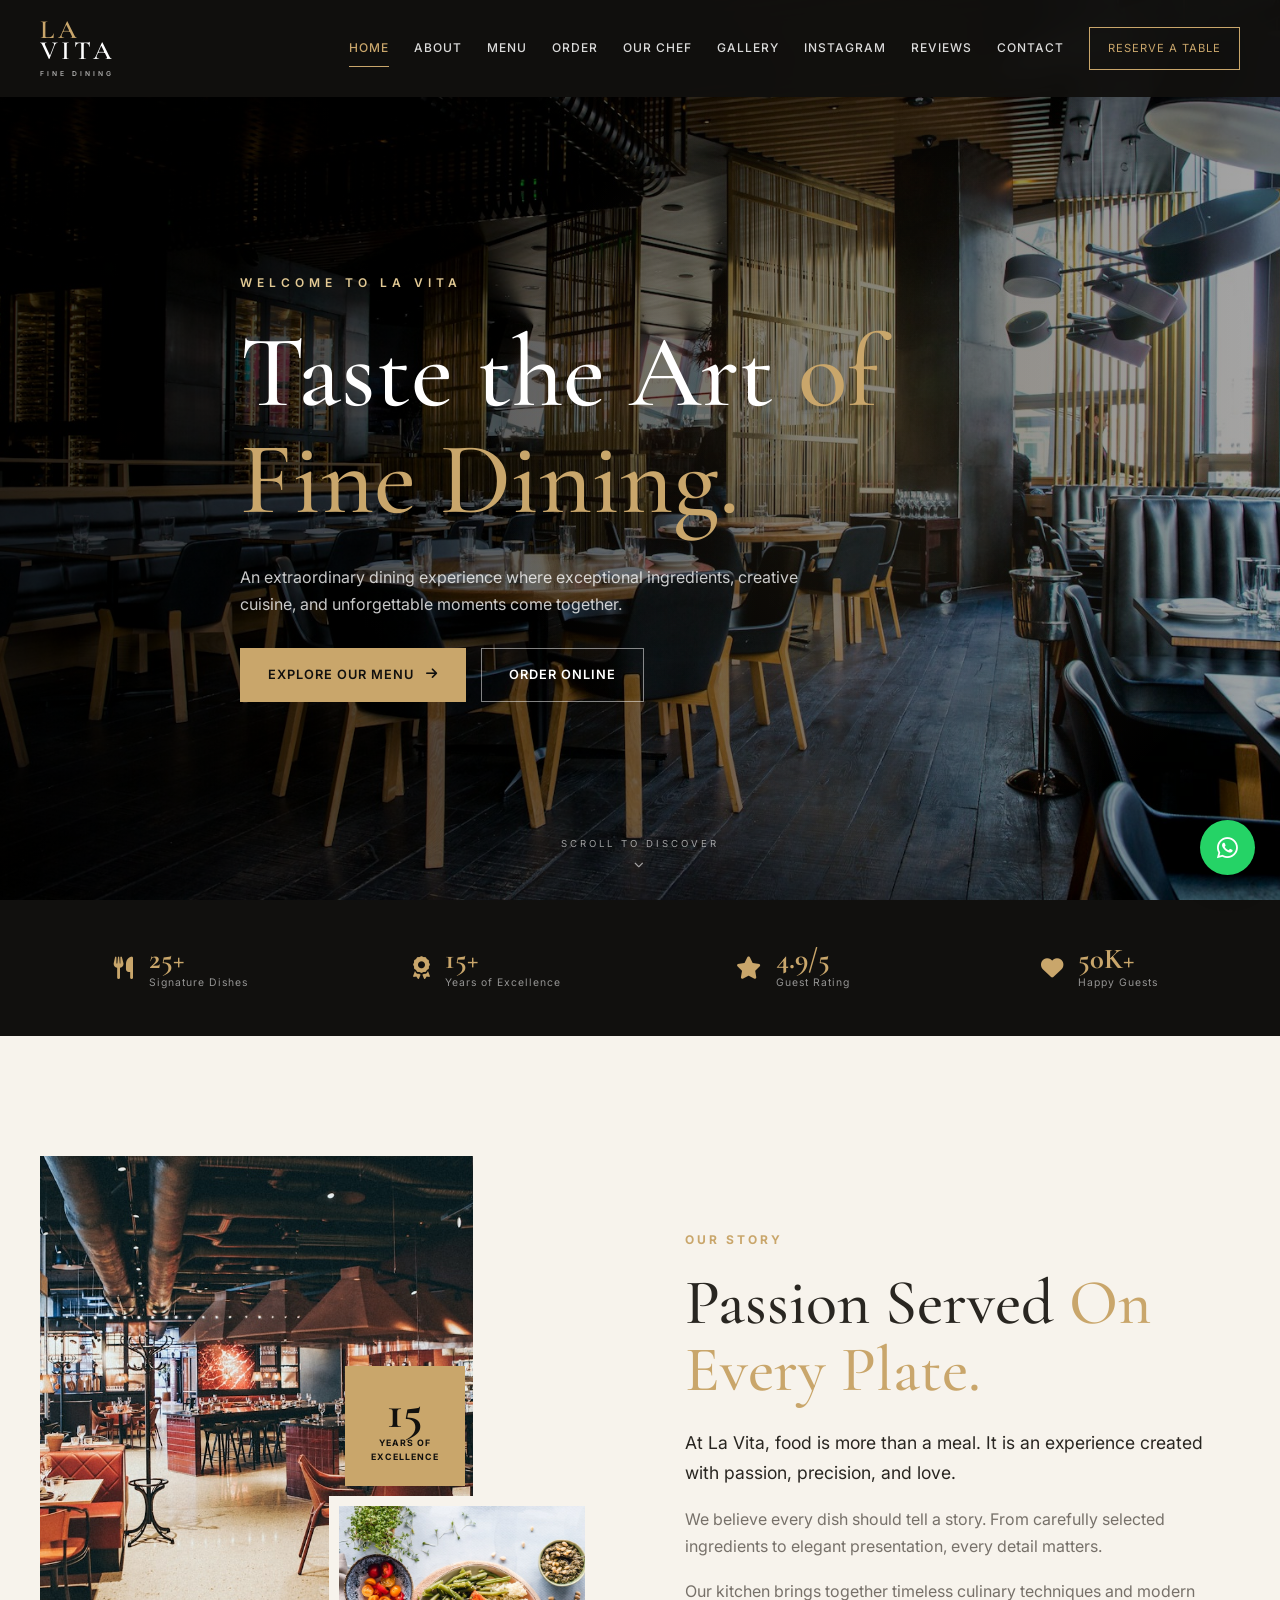
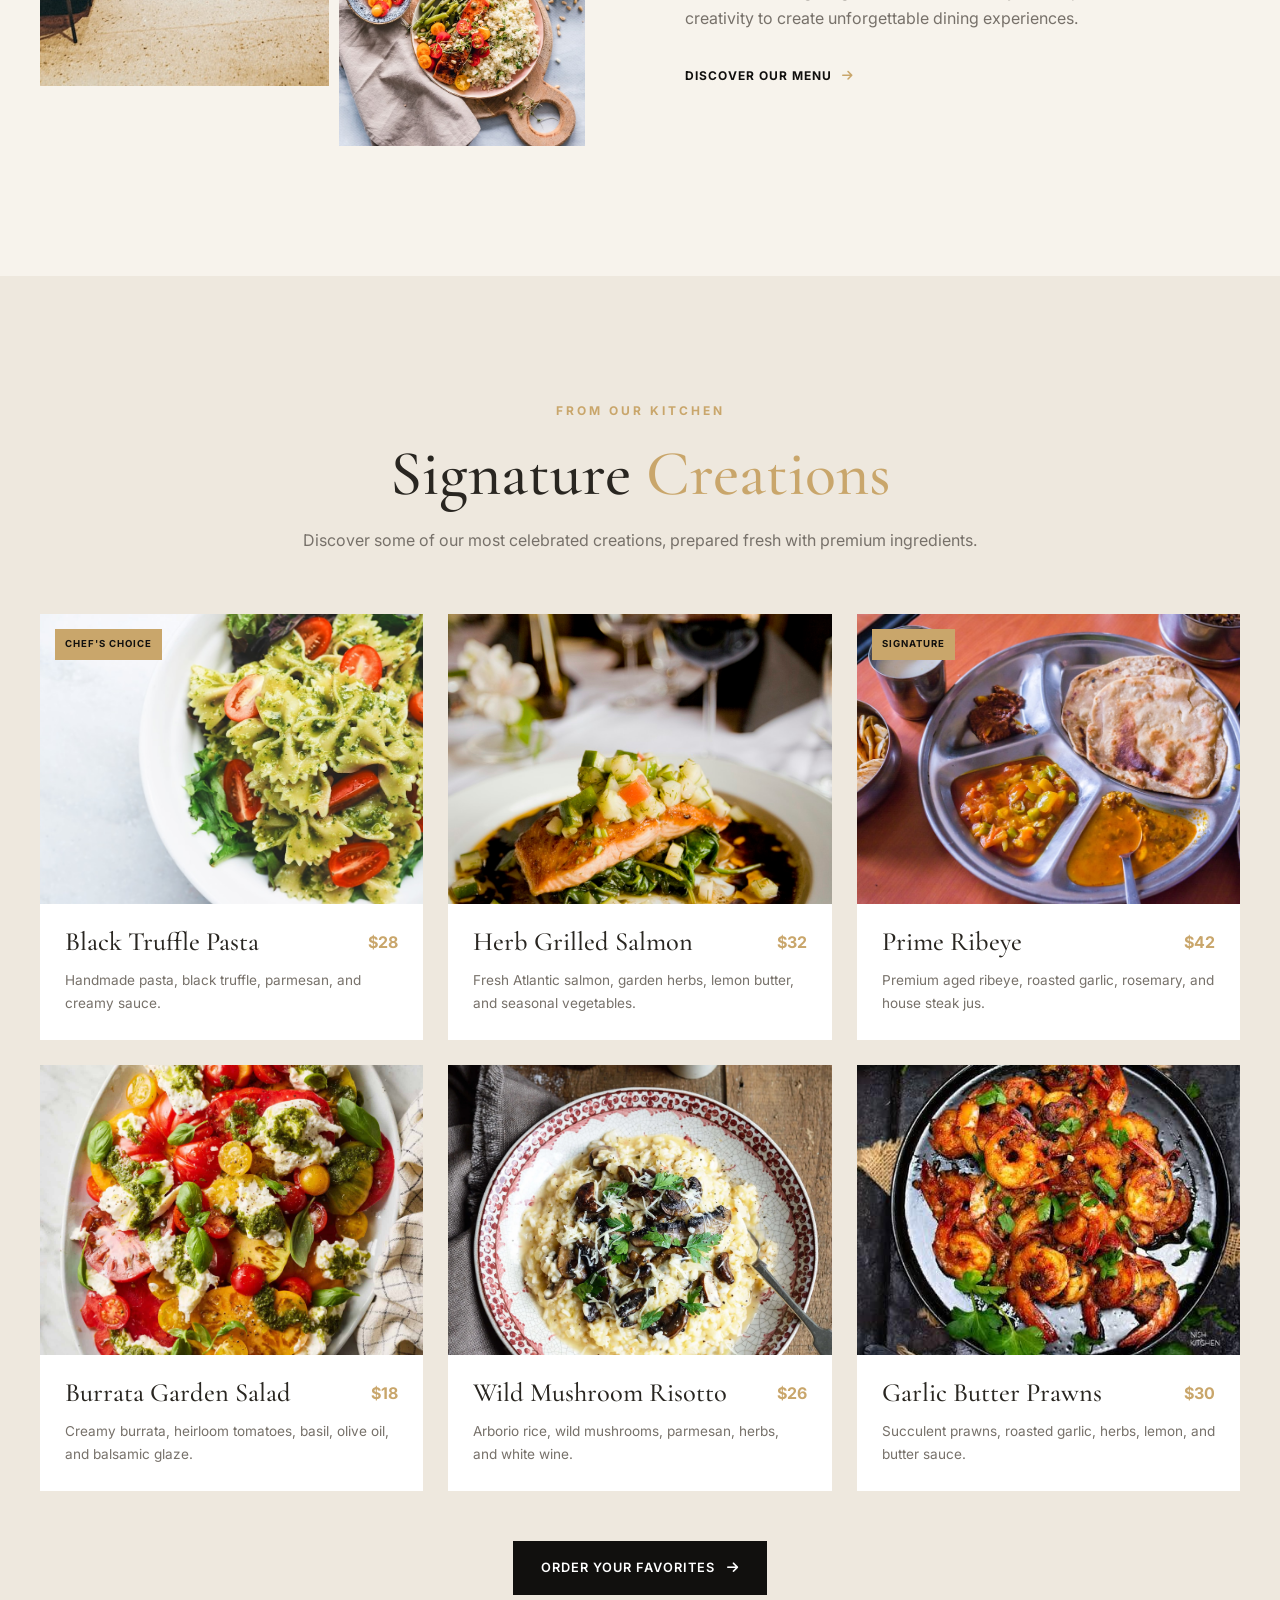
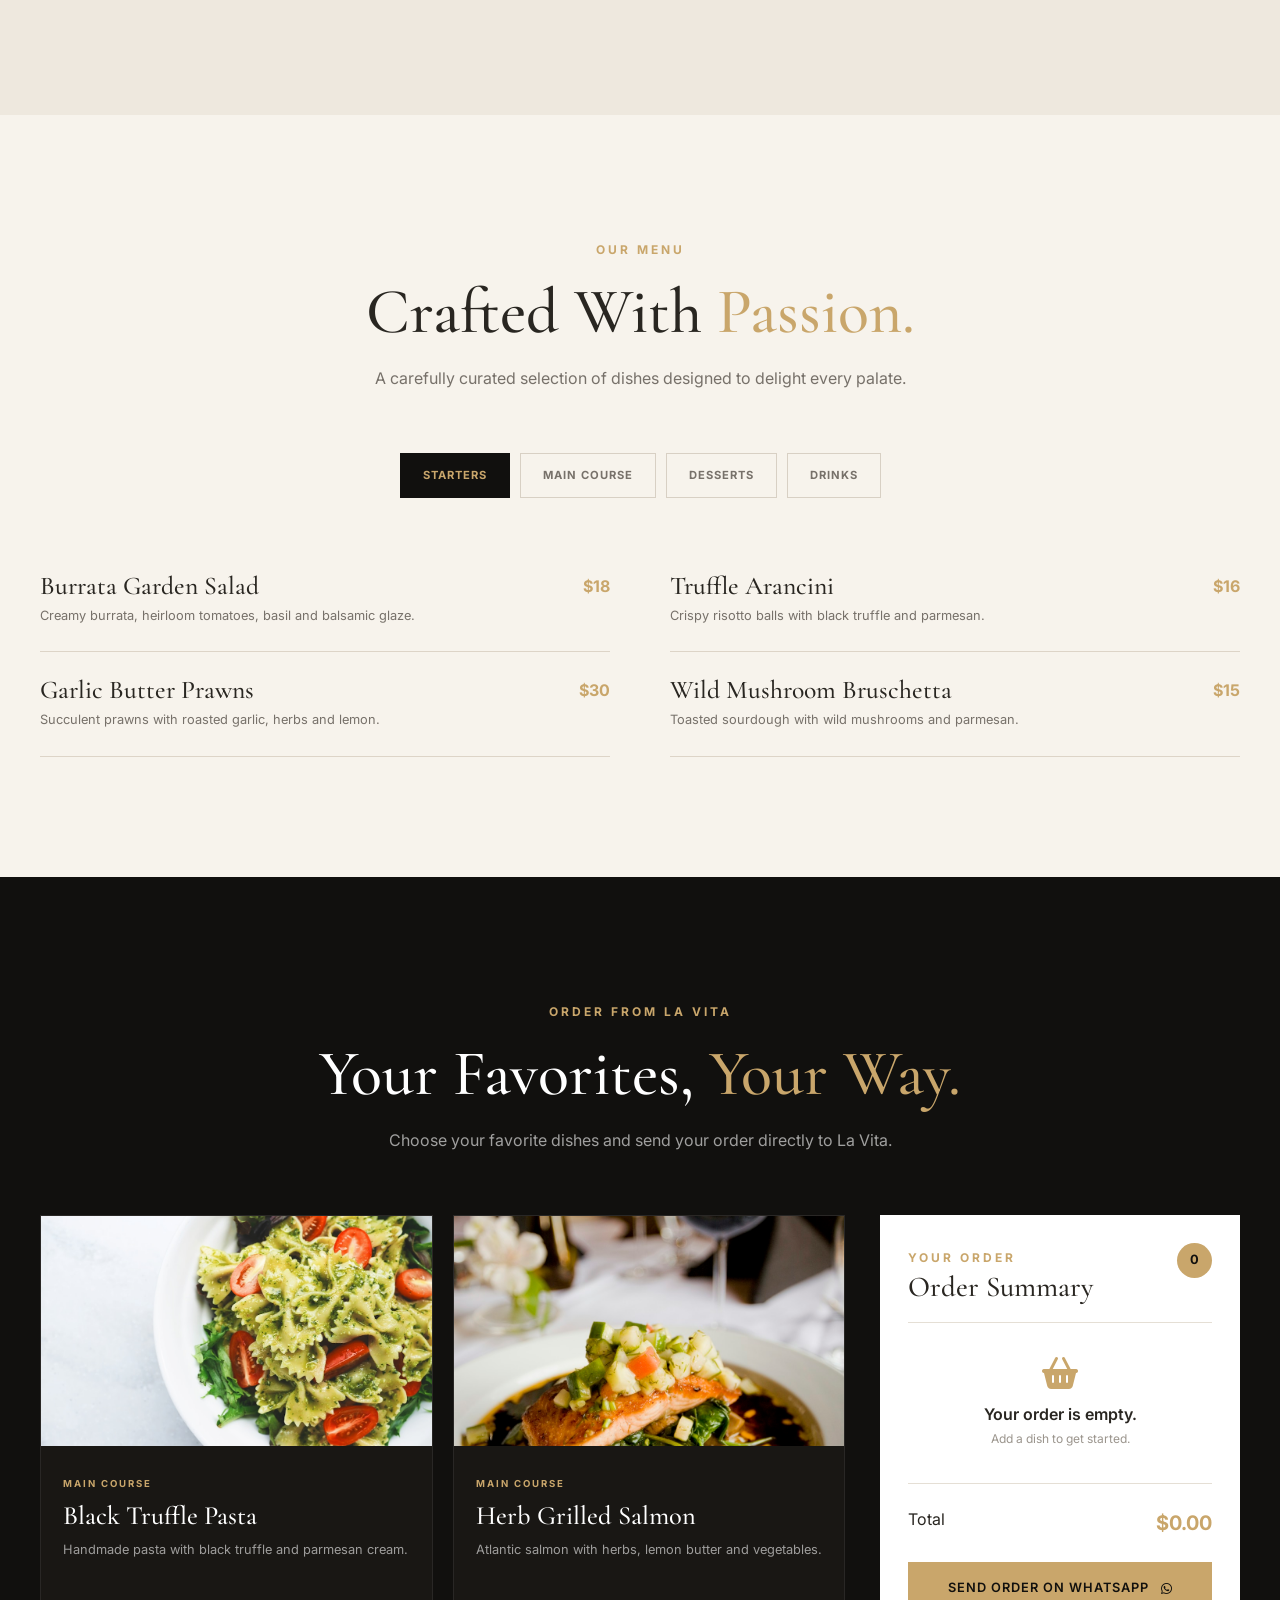
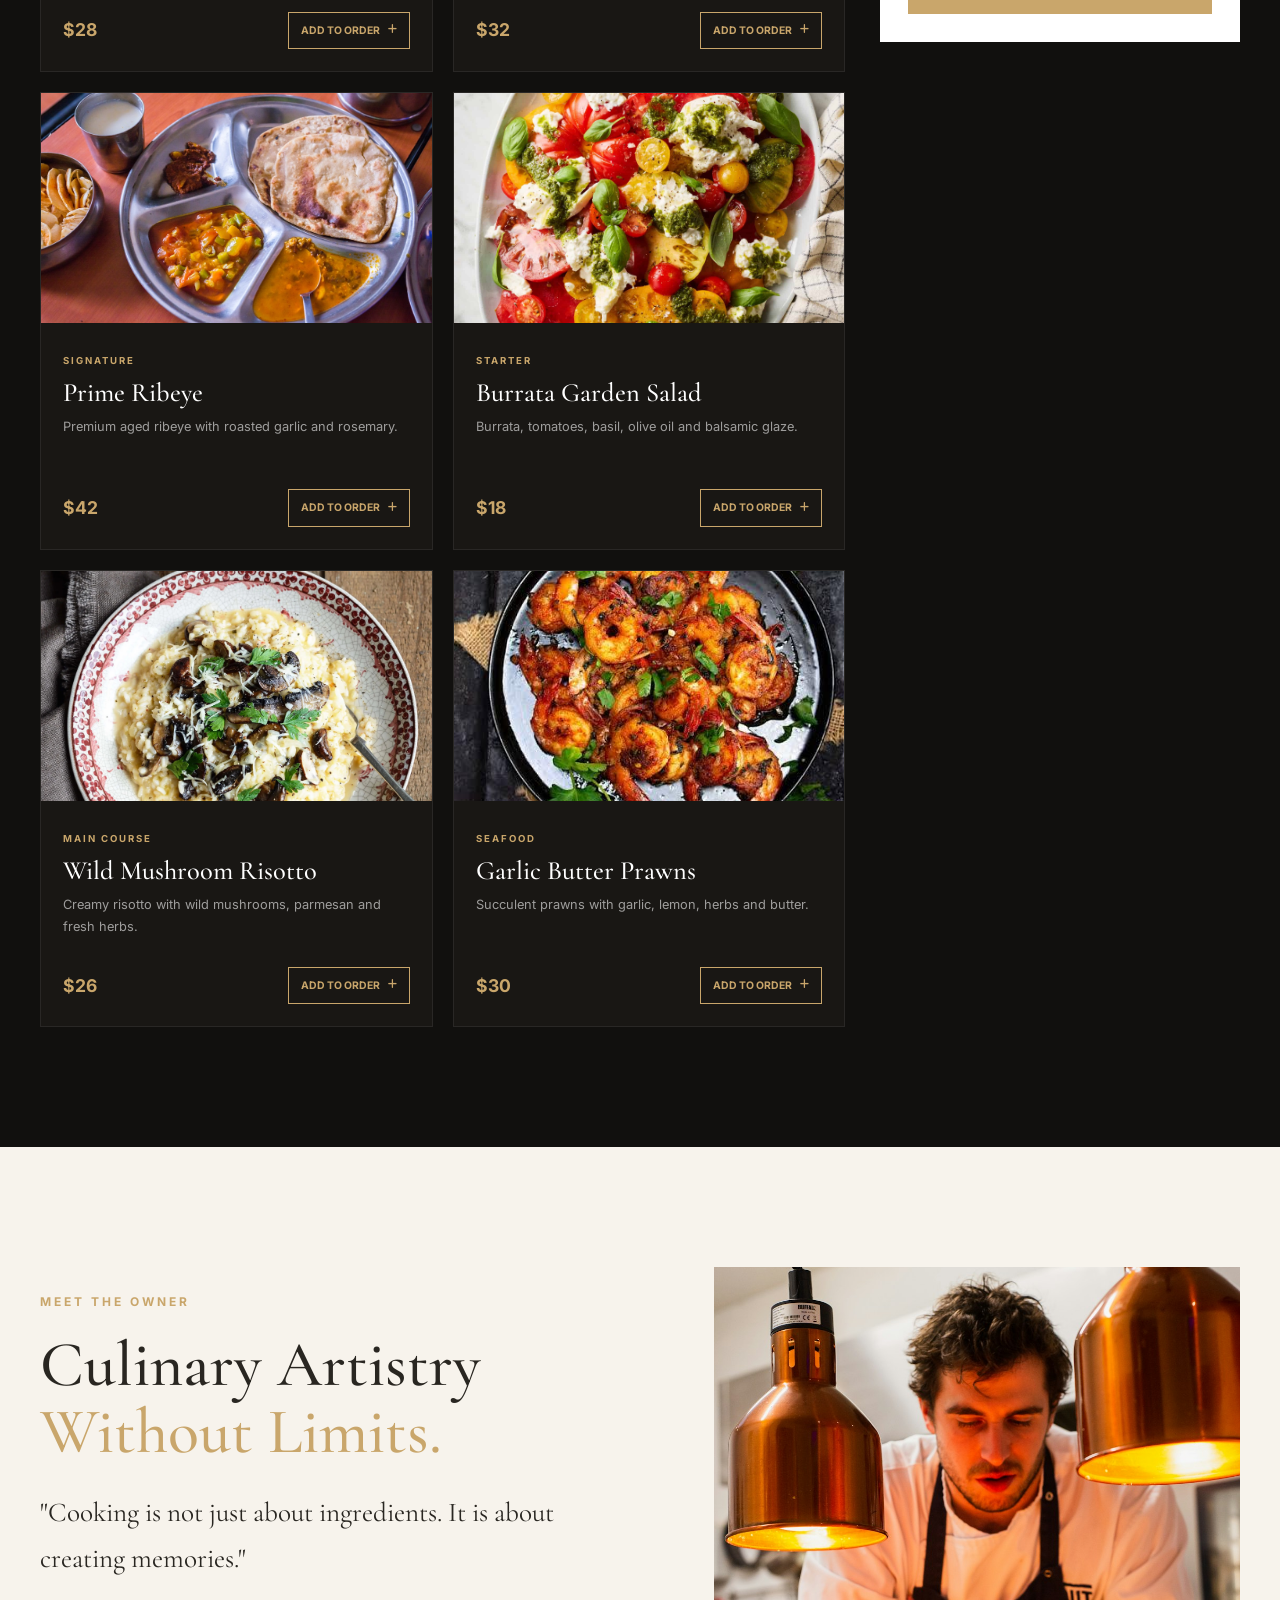
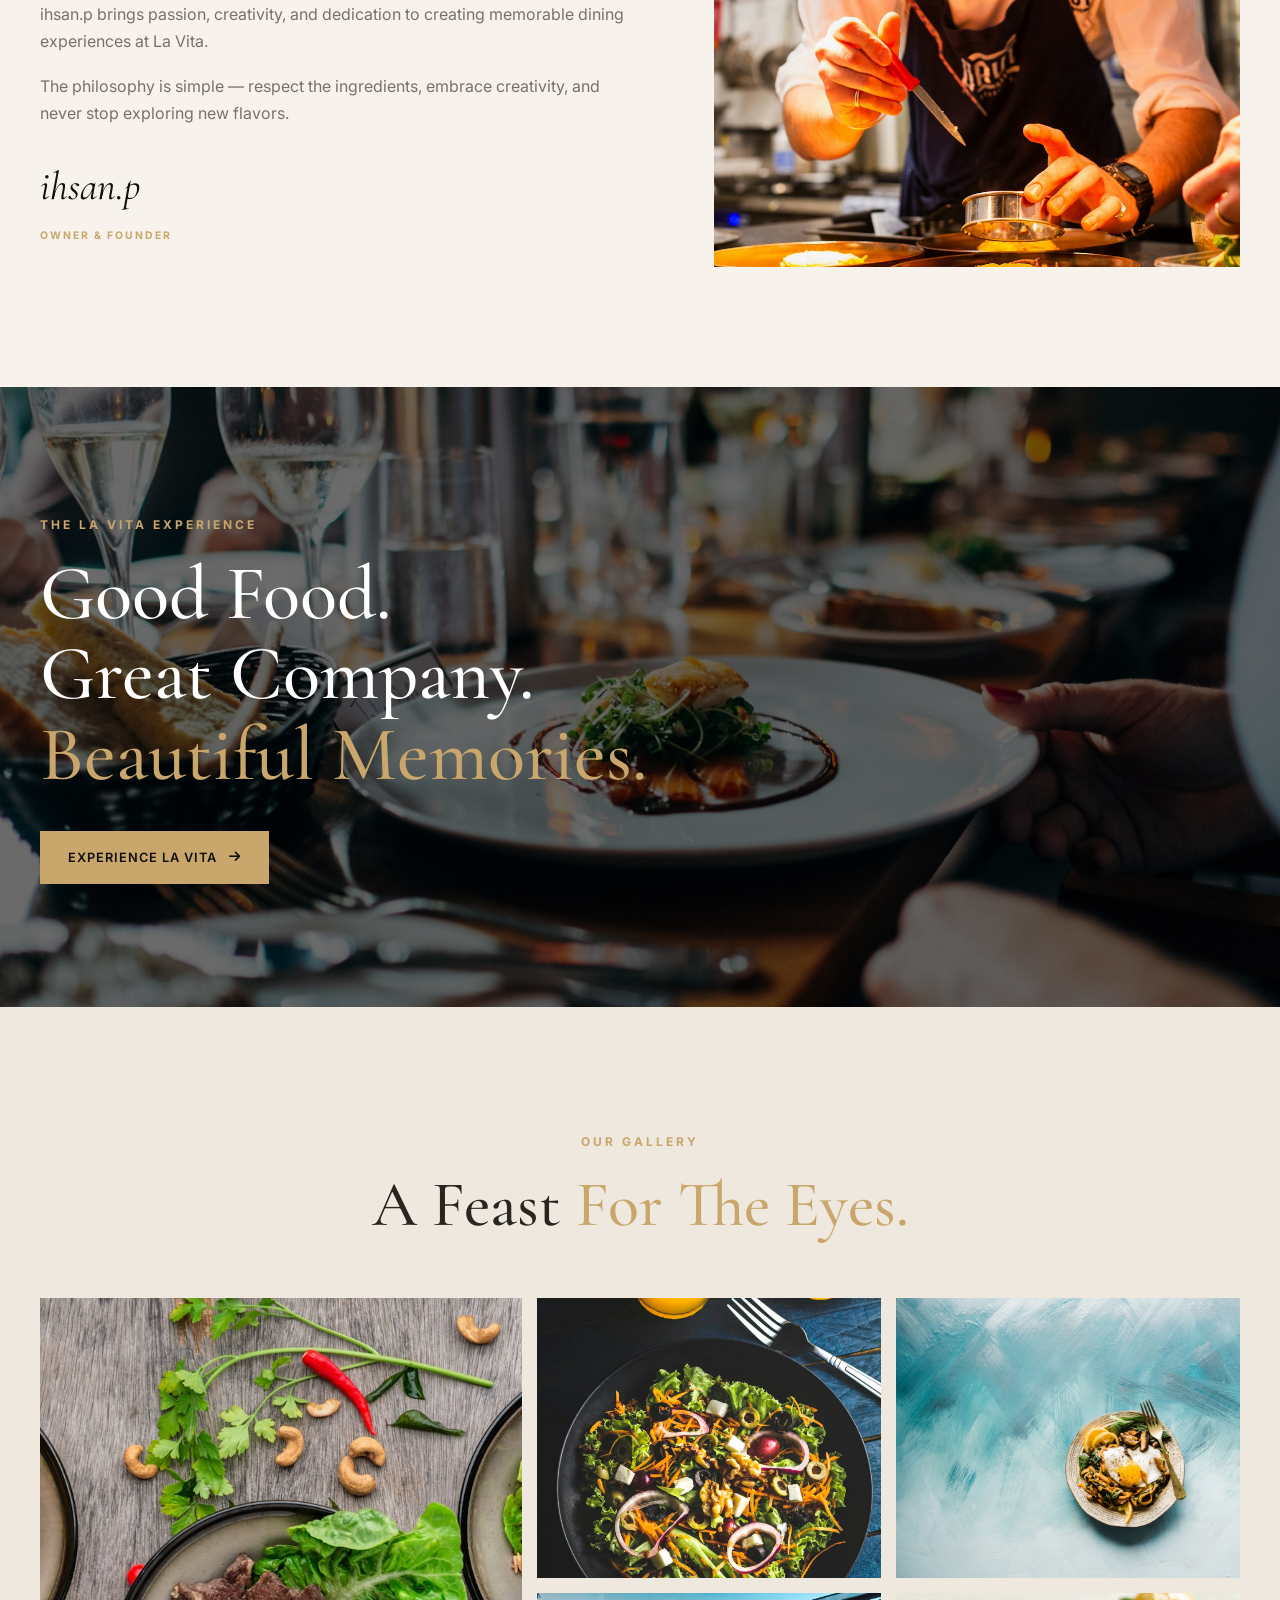
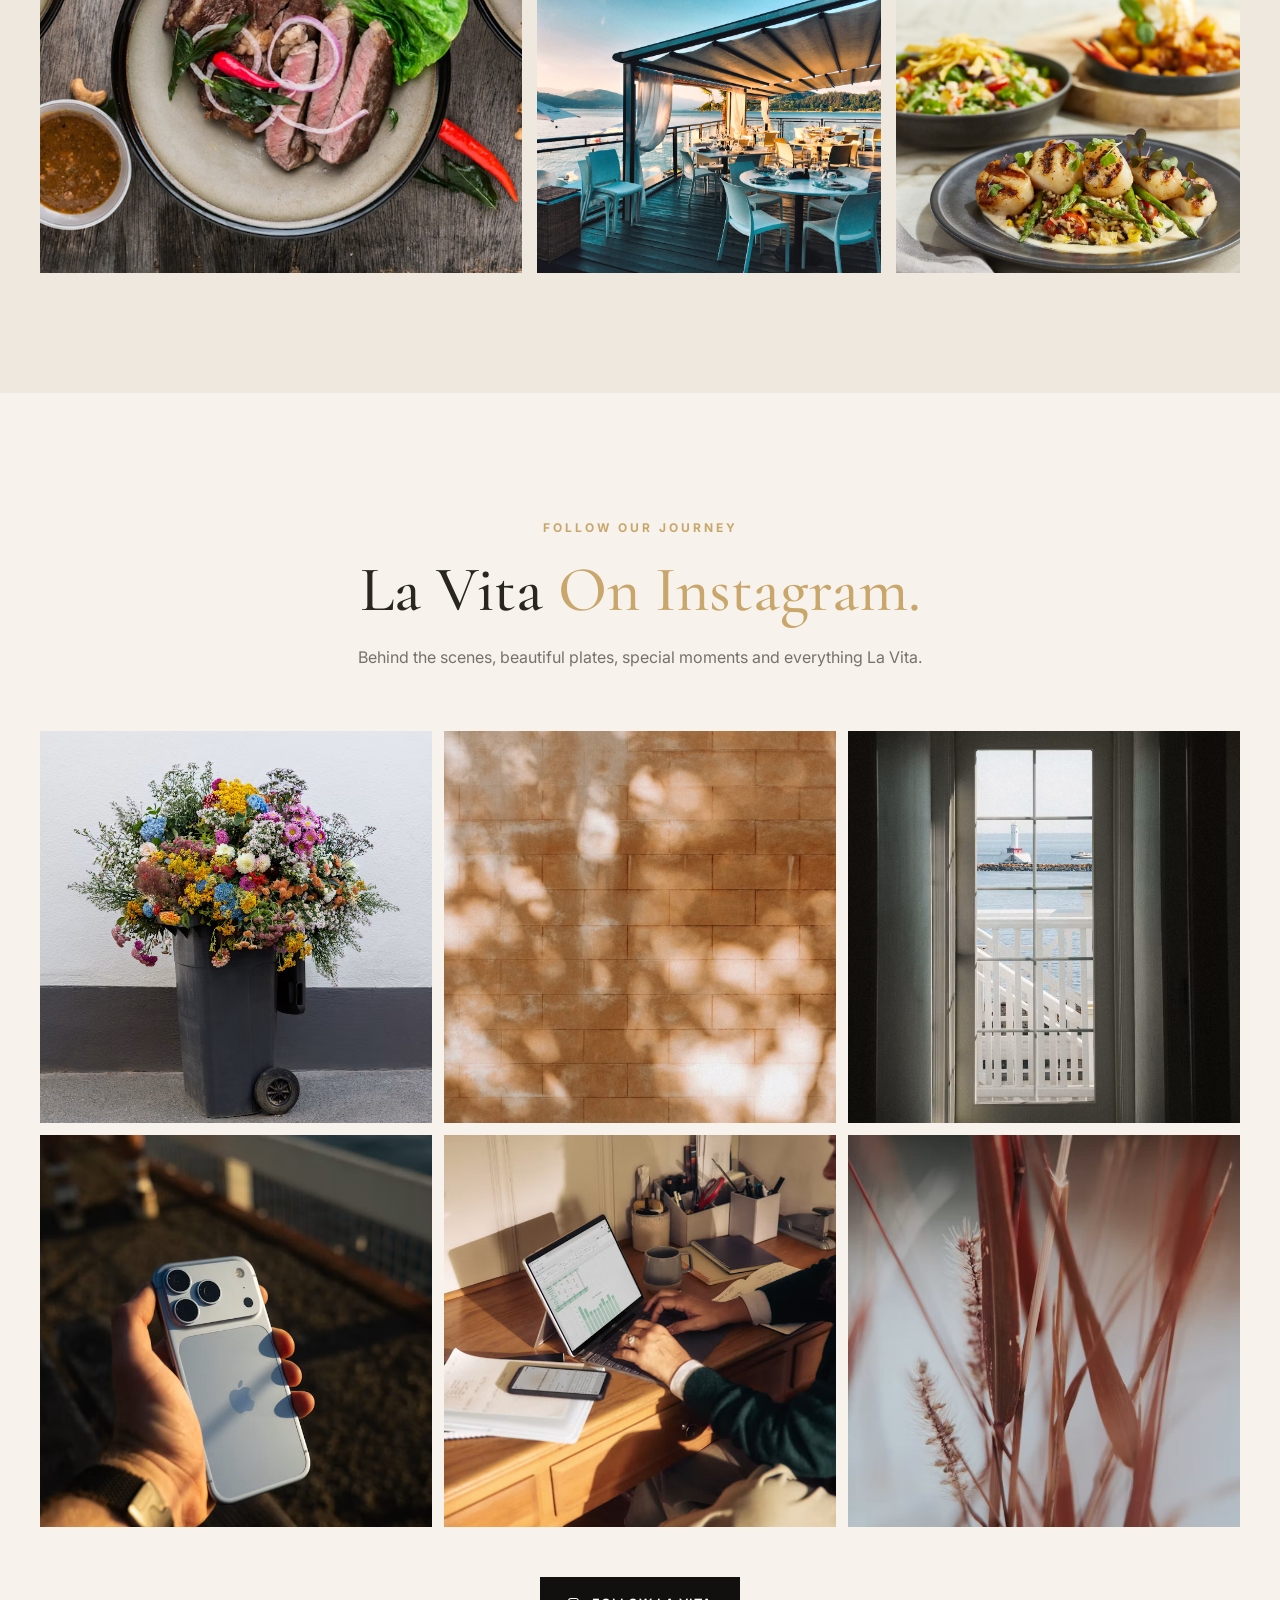
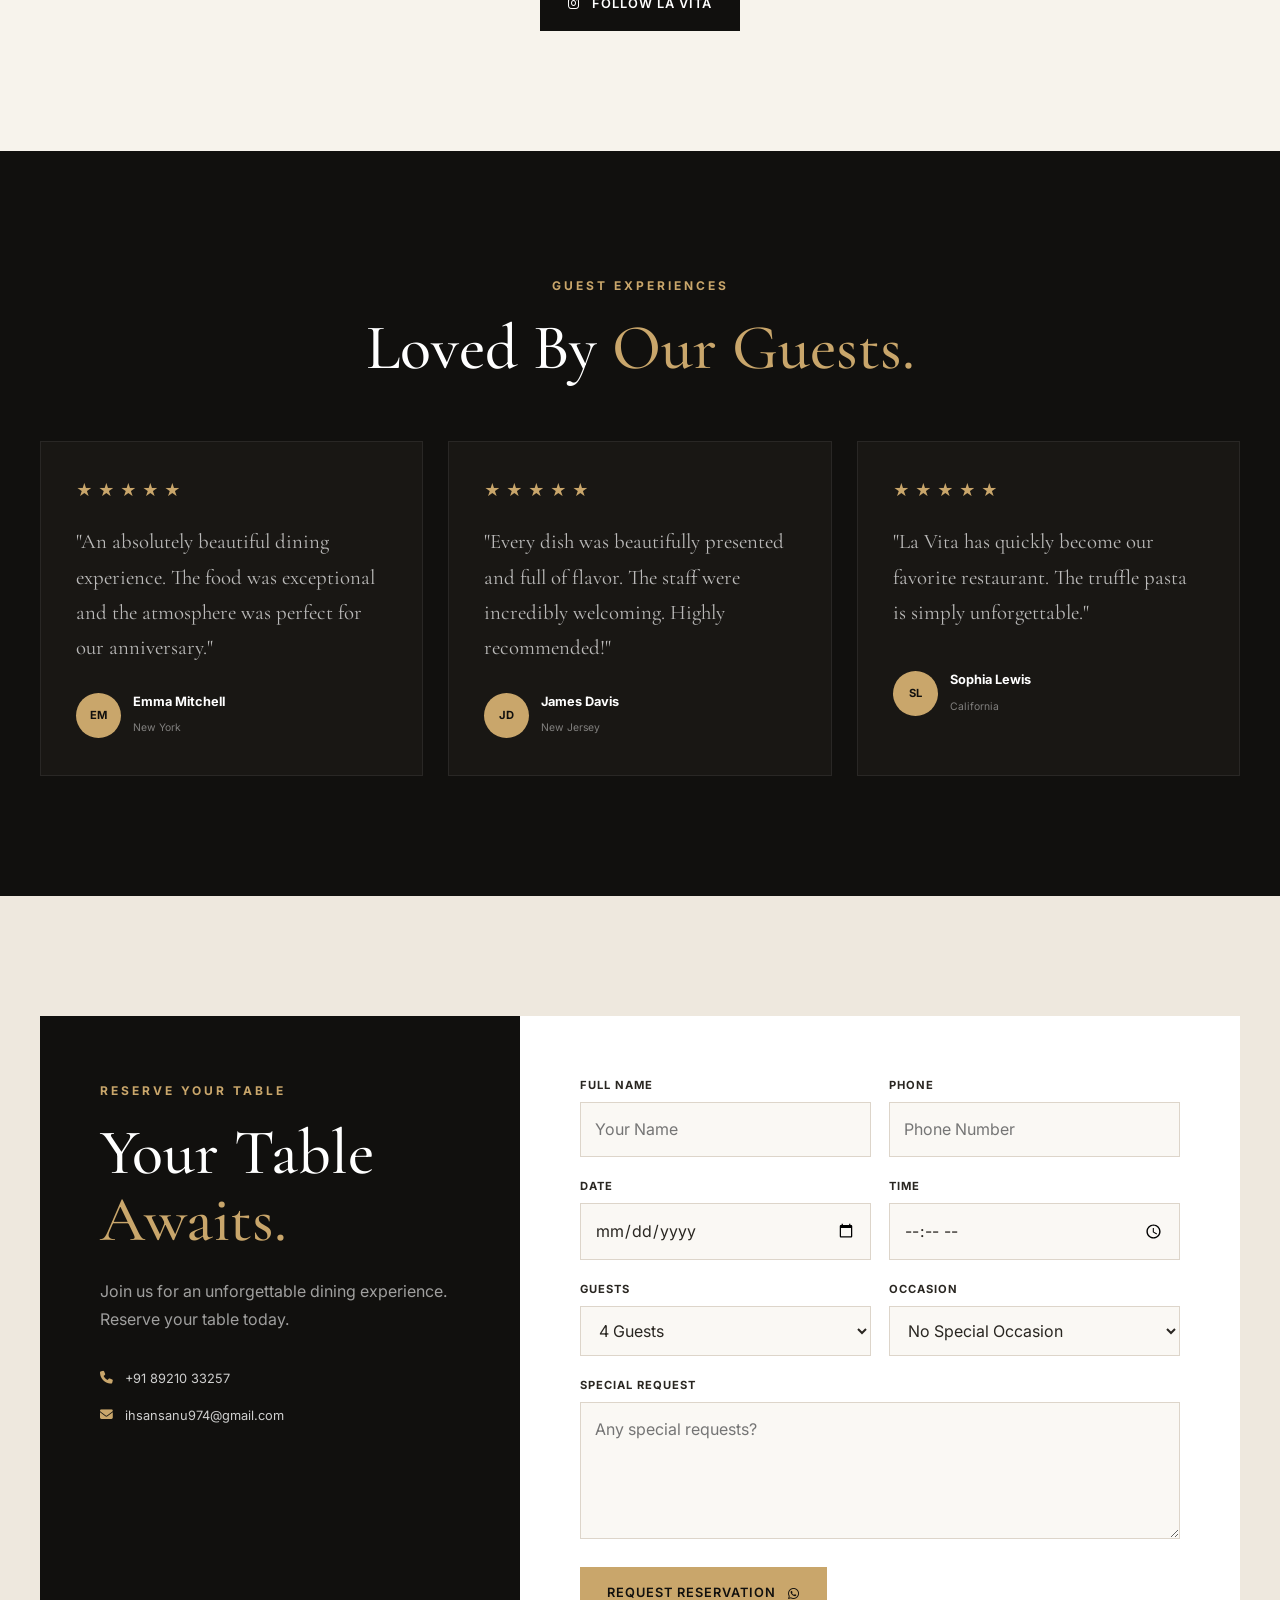
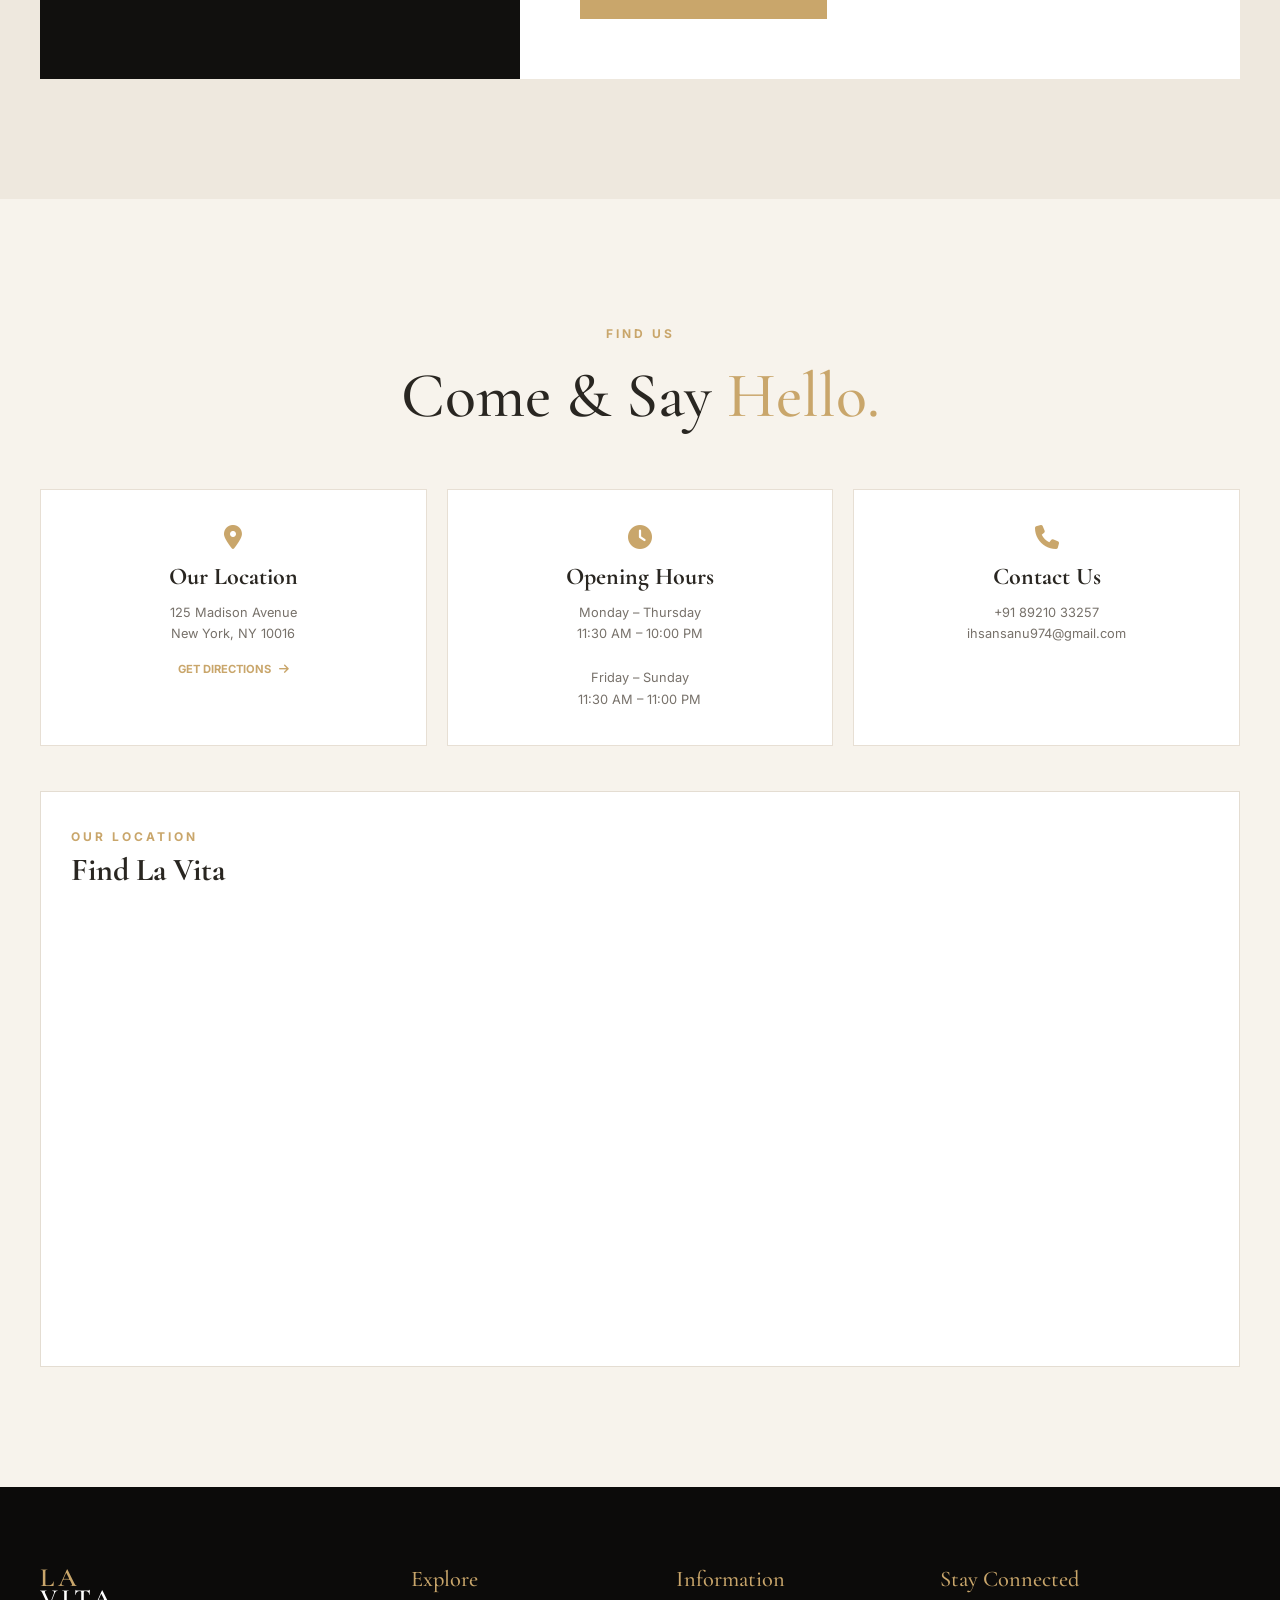
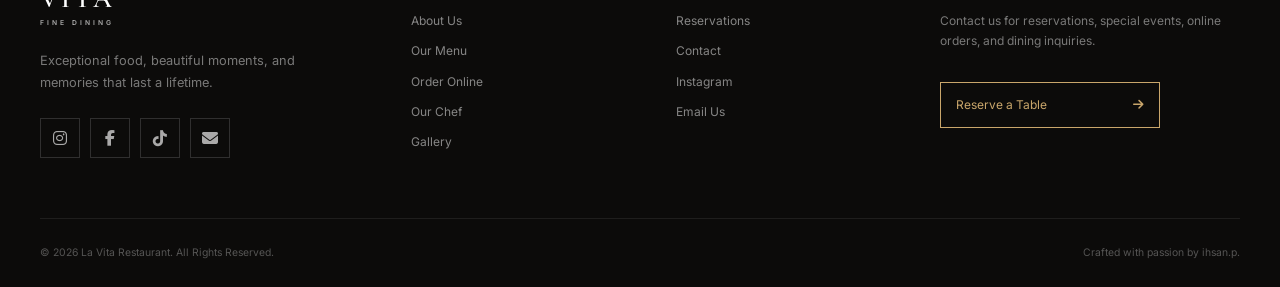
==== index.html @ 02d1e94b "Update index.html" ====
<!DOCTYPE html>

<html lang="en">
<head>
    <meta charset="UTF-8">
    <meta name="viewport" content="width=device-width, initial-scale=1.0">


<meta name="description"
    content="La Vita Restaurant — Premium fine dining, handcrafted cuisine, unforgettable experiences and effortless food ordering.">

<meta name="keywords"
    content="La Vita Restaurant, fine dining, luxury restaurant, gourmet food, dinner, lunch, food ordering">

<meta name="author" content="ihsan.p">

<title>La Vita | Premium Restaurant & Fine Dining</title>

<link rel="icon" href="favicon.svg" type="image/svg+xml">

<!-- Google Fonts -->
<link rel="preconnect" href="https://fonts.googleapis.com">
<link rel="preconnect" href="https://fonts.gstatic.com" crossorigin>

<link
    href="https://fonts.googleapis.com/css2?family=Cormorant+Garamond:wght@400;500;600;700&family=Inter:wght@300;400;500;600;700&display=swap"
    rel="stylesheet">

<!-- Font Awesome -->
<link
    rel="stylesheet"
    href="https://cdnjs.cloudflare.com/ajax/libs/font-awesome/6.5.2/css/all.min.css">

<!-- CSS -->
<link rel="stylesheet" href="style.css">


</head>

<body>

<!-- ================= HEADER ================= -->

<header class="header">


<div class="container nav-container">

    <a href="#home" class="logo">
        <span>LA</span> VITA
        <small>FINE DINING</small>
    </a>

    <nav class="navbar">

        <a href="#home" class="nav-link active">Home</a>
        <a href="#about" class="nav-link">About</a>
        <a href="#menu" class="nav-link">Menu</a>
        <a href="#order" class="nav-link">Order</a>
        <a href="#chef" class="nav-link">Our Chef</a>
        <a href="#gallery" class="nav-link">Gallery</a>
        <a href="#instagram" class="nav-link">Instagram</a>
        <a href="#reviews" class="nav-link">Reviews</a>
        <a href="#contact" class="nav-link">Contact</a>

        <a href="#reservation" class="nav-reservation">
            Reserve a Table
        </a>

    </nav>

    <button class="mobile-menu-btn"
            aria-label="Open Menu"
            aria-expanded="false">

        <i class="fas fa-bars"></i>

    </button>

</div>


</header>

<!-- ================= MAIN ================= -->

<main>

<!-- ================= HERO ================= -->

<section class="hero" id="home">


<div class="hero-overlay"></div>

<div class="container hero-content">

    <span class="hero-subtitle">
        WELCOME TO LA VITA
    </span>

    <h1>
        Taste the Art
        <span>of Fine Dining.</span>
    </h1>

    <p>
        An extraordinary dining experience where
        exceptional ingredients, creative cuisine,
        and unforgettable moments come together.
    </p>

    <div class="hero-buttons">

        <a href="#menu" class="btn btn-primary">
            Explore Our Menu
            <i class="fas fa-arrow-right"></i>
        </a>

        <a href="#order" class="btn btn-outline">
            Order Online
        </a>

    </div>

</div>

<div class="hero-scroll">

    <span>SCROLL TO DISCOVER</span>

    <i class="fas fa-chevron-down"></i>

</div>


</section>

<!-- ================= STATS ================= -->

<section class="intro-section">


<div class="container">

    <div class="intro-grid">

        <div class="intro-item">
            <i class="fas fa-utensils"></i>

            <div>
                <strong>25+</strong>
                <span>Signature Dishes</span>
            </div>
        </div>


        <div class="intro-item">
            <i class="fas fa-award"></i>

            <div>
                <strong>15+</strong>
                <span>Years of Excellence</span>
            </div>
        </div>


        <div class="intro-item">
            <i class="fas fa-star"></i>

            <div>
                <strong>4.9/5</strong>
                <span>Guest Rating</span>
            </div>
        </div>


        <div class="intro-item">
            <i class="fas fa-heart"></i>

            <div>
                <strong>50K+</strong>
                <span>Happy Guests</span>
            </div>
        </div>

    </div>

</div>


</section>

<!-- ================= ABOUT ================= -->

<section class="about section-padding" id="about">


<div class="container">

    <div class="section-grid">

        <div class="about-images">

            <div class="about-image-main">

                <img src="images/about-main.jpg"
                     alt="La Vita Restaurant Interior"
                     loading="lazy">

            </div>


            <div class="about-image-small">

                <img src="images/about-food.jpg"
                     alt="La Vita Signature Dish"
                     loading="lazy">

            </div>


            <div class="experience-badge">

                <strong>15</strong>

                <span>
                    YEARS OF<br>
                    EXCELLENCE
                </span>

            </div>

        </div>


        <div class="about-content reveal">

            <span class="section-label">
                OUR STORY
            </span>

            <h2>
                Passion Served
                <span>On Every Plate.</span>
            </h2>

            <p class="lead">
                At La Vita, food is more than a meal.
                It is an experience created with passion,
                precision, and love.
            </p>

            <p>
                We believe every dish should tell a story.
                From carefully selected ingredients to
                elegant presentation, every detail matters.
            </p>

            <p>
                Our kitchen brings together timeless culinary
                techniques and modern creativity to create
                unforgettable dining experiences.
            </p>

            <a href="#menu" class="text-link">

                Discover Our Menu

                <i class="fas fa-arrow-right"></i>

            </a>

        </div>

    </div>

</div>


</section>

<!-- ================= SIGNATURE ================= -->

<section class="signature section-padding">


<div class="container">

    <div class="section-heading reveal">

        <span class="section-label">
            FROM OUR KITCHEN
        </span>

        <h2>
            Signature
            <span>Creations</span>
        </h2>

        <p>
            Discover some of our most celebrated creations,
            prepared fresh with premium ingredients.
        </p>

    </div>


    <div class="dish-grid">


        <!-- DISH 1 -->

        <article class="dish-card reveal">

            <div class="dish-image">

                <img src="images/dish-1.jpg"
                     alt="Black Truffle Pasta"
                     loading="lazy">

                <span class="dish-tag">
                    CHEF'S CHOICE
                </span>

            </div>

            <div class="dish-content">

                <div class="dish-title">

                    <h3>Black Truffle Pasta</h3>

                    <span>$28</span>

                </div>

                <p>
                    Handmade pasta, black truffle,
                    parmesan, and creamy sauce.
                </p>

            </div>

        </article>


        <!-- DISH 2 -->

        <article class="dish-card reveal">

            <div class="dish-image">

                <img src="images/dish-2.jpg"
                     alt="Herb Grilled Salmon"
                     loading="lazy">

            </div>

            <div class="dish-content">

                <div class="dish-title">

                    <h3>Herb Grilled Salmon</h3>

                    <span>$32</span>

                </div>

                <p>
                    Fresh Atlantic salmon, garden herbs,
                    lemon butter, and seasonal vegetables.
                </p>

            </div>

        </article>


        <!-- DISH 3 -->

        <article class="dish-card reveal">

            <div class="dish-image">

                <img src="images/dish-3.jpg"
                     alt="Prime Ribeye"
                     loading="lazy">

                <span class="dish-tag">
                    SIGNATURE
                </span>

            </div>

            <div class="dish-content">

                <div class="dish-title">

                    <h3>Prime Ribeye</h3>

                    <span>$42</span>

                </div>

                <p>
                    Premium aged ribeye, roasted garlic,
                    rosemary, and house steak jus.
                </p>

            </div>

        </article>


        <!-- DISH 4 -->

        <article class="dish-card reveal">

            <div class="dish-image">

                <img src="images/dish-4.jpg"
                     alt="Burrata Garden Salad"
                     loading="lazy">

            </div>

            <div class="dish-content">

                <div class="dish-title">

                    <h3>Burrata Garden Salad</h3>

                    <span>$18</span>

                </div>

                <p>
                    Creamy burrata, heirloom tomatoes,
                    basil, olive oil, and balsamic glaze.
                </p>

            </div>

        </article>


        <!-- DISH 5 -->

        <article class="dish-card reveal">

            <div class="dish-image">

                <img src="images/dish-5.jpg"
                     alt="Wild Mushroom Risotto"
                     loading="lazy">

            </div>

            <div class="dish-content">

                <div class="dish-title">

                    <h3>Wild Mushroom Risotto</h3>

                    <span>$26</span>

                </div>

                <p>
                    Arborio rice, wild mushrooms,
                    parmesan, herbs, and white wine.
                </p>

            </div>

        </article>


        <!-- DISH 6 -->

        <article class="dish-card reveal">

            <div class="dish-image">

                <img src="images/dish-6.jpg"
                     alt="Garlic Butter Prawns"
                     loading="lazy">

            </div>

            <div class="dish-content">

                <div class="dish-title">

                    <h3>Garlic Butter Prawns</h3>

                    <span>$30</span>

                </div>

                <p>
                    Succulent prawns, roasted garlic,
                    herbs, lemon, and butter sauce.
                </p>

            </div>

        </article>

    </div>


    <div class="center-button">

        <a href="#order" class="btn btn-dark">

            Order Your Favorites

            <i class="fas fa-arrow-right"></i>

        </a>

    </div>

</div>


</section>

<!-- ================= MENU ================= -->

<section class="menu-section section-padding" id="menu">


<div class="container">

    <div class="section-heading reveal">

        <span class="section-label">
            OUR MENU
        </span>

        <h2>
            Crafted With
            <span>Passion.</span>
        </h2>

        <p>
            A carefully curated selection of dishes
            designed to delight every palate.
        </p>

    </div>


    <div class="menu-tabs">

        <button class="menu-tab active"
                data-category="starters">
            Starters
        </button>

        <button class="menu-tab"
                data-category="mains">
            Main Course
        </button>

        <button class="menu-tab"
                data-category="desserts">
            Desserts
        </button>

        <button class="menu-tab"
                data-category="drinks">
            Drinks
        </button>

    </div>


    <div class="menu-list" id="menuList"></div>

</div>


</section>

<!-- ================= FOOD ORDERING ================= -->

<section class="food-order section-padding" id="order">


<div class="container">

    <div class="section-heading reveal">

        <span class="section-label">
            ORDER FROM LA VITA
        </span>

        <h2>
            Your Favorites,
            <span>Your Way.</span>
        </h2>

        <p>
            Choose your favorite dishes and send
            your order directly to La Vita.
        </p>

    </div>


    <div class="order-layout">


        <!-- ORDER ITEMS -->

        <div class="order-products">


            <article class="order-card reveal">

                <img src="images/dish-1.jpg"
                     alt="Black Truffle Pasta"
                     loading="lazy">

                <div class="order-card-content">

                    <span class="order-category">
                        MAIN COURSE
                    </span>

                    <h3>Black Truffle Pasta</h3>

                    <p>
                        Handmade pasta with black truffle
                        and parmesan cream.
                    </p>

                    <div class="order-bottom">

                        <strong>$28</strong>

                        <button class="add-to-cart"
                                data-name="Black Truffle Pasta"
                                data-price="28">

                            Add to Order
                            <i class="fas fa-plus"></i>

                        </button>

                    </div>

                </div>

            </article>


            <article class="order-card reveal">

                <img src="images/dish-2.jpg"
                     alt="Herb Grilled Salmon"
                     loading="lazy">

                <div class="order-card-content">

                    <span class="order-category">
                        MAIN COURSE
                    </span>

                    <h3>Herb Grilled Salmon</h3>

                    <p>
                        Atlantic salmon with herbs,
                        lemon butter and vegetables.
                    </p>

                    <div class="order-bottom">

                        <strong>$32</strong>

                        <button class="add-to-cart"
                                data-name="Herb Grilled Salmon"
                                data-price="32">

                            Add to Order
                            <i class="fas fa-plus"></i>

                        </button>

                    </div>

                </div>

            </article>


            <article class="order-card reveal">

                <img src="images/dish-3.jpg"
                     alt="Prime Ribeye"
                     loading="lazy">

                <div class="order-card-content">

                    <span class="order-category">
                        SIGNATURE
                    </span>

                    <h3>Prime Ribeye</h3>

                    <p>
                        Premium aged ribeye with
                        roasted garlic and rosemary.
                    </p>

                    <div class="order-bottom">

                        <strong>$42</strong>

                        <button class="add-to-cart"
                                data-name="Prime Ribeye"
                                data-price="42">

                            Add to Order
                            <i class="fas fa-plus"></i>

                        </button>

                    </div>

                </div>

            </article>


            <article class="order-card reveal">

                <img src="images/dish-4.jpg"
                     alt="Burrata Garden Salad"
                     loading="lazy">

                <div class="order-card-content">

                    <span class="order-category">
                        STARTER
                    </span>

                    <h3>Burrata Garden Salad</h3>

                    <p>
                        Burrata, tomatoes, basil,
                        olive oil and balsamic glaze.
                    </p>

                    <div class="order-bottom">

                        <strong>$18</strong>

                        <button class="add-to-cart"
                                data-name="Burrata Garden Salad"
                                data-price="18">

                            Add to Order
                            <i class="fas fa-plus"></i>

                        </button>

                    </div>

                </div>

            </article>


            <article class="order-card reveal">

                <img src="images/dish-5.jpg"
                     alt="Wild Mushroom Risotto"
                     loading="lazy">

                <div class="order-card-content">

                    <span class="order-category">
                        MAIN COURSE
                    </span>

                    <h3>Wild Mushroom Risotto</h3>

                    <p>
                        Creamy risotto with wild mushrooms,
                        parmesan and fresh herbs.
                    </p>

                    <div class="order-bottom">

                        <strong>$26</strong>

                        <button class="add-to-cart"
                                data-name="Wild Mushroom Risotto"
                                data-price="26">

                            Add to Order
                            <i class="fas fa-plus"></i>

                        </button>

                    </div>

                </div>

            </article>


            <article class="order-card reveal">

                <img src="images/dish-6.jpg"
                     alt="Garlic Butter Prawns"
                     loading="lazy">

                <div class="order-card-content">

                    <span class="order-category">
                        SEAFOOD
                    </span>

                    <h3>Garlic Butter Prawns</h3>

                    <p>
                        Succulent prawns with garlic,
                        lemon, herbs and butter.
                    </p>

                    <div class="order-bottom">

                        <strong>$30</strong>

                        <button class="add-to-cart"
                                data-name="Garlic Butter Prawns"
                                data-price="30">

                            Add to Order
                            <i class="fas fa-plus"></i>

                        </button>

                    </div>

                </div>

            </article>

        </div>


        <!-- CART -->

        <aside class="order-cart reveal">

            <div class="cart-header">

                <div>

                    <span class="section-label">
                        YOUR ORDER
                    </span>

                    <h3>
                        Order Summary
                    </h3>

                </div>

                <span class="cart-count"
                      id="cartCount">
                    0
                </span>

            </div>


            <div class="cart-items"
                 id="cartItems">

                <div class="empty-cart">

                    <i class="fas fa-basket-shopping"></i>

                    <p>
                        Your order is empty.
                    </p>

                    <span>
                        Add a dish to get started.
                    </span>

                </div>

            </div>


            <div class="cart-total">

                <span>Total</span>

                <strong id="cartTotal">
                    $0
                </strong>

            </div>


            <button class="btn btn-primary order-now-btn"
                    id="orderNowBtn">

                Send Order on WhatsApp

                <i class="fab fa-whatsapp"></i>

            </button>

        </aside>

    </div>

</div>


</section>

<!-- ================= CHEF ================= -->

<section class="chef section-padding" id="chef">


<div class="container">

    <div class="section-grid chef-grid">

        <div class="chef-content reveal">

            <span class="section-label">
                MEET THE OWNER
            </span>

            <h2>
                Culinary Artistry
                <span>Without Limits.</span>
            </h2>

            <p class="lead">
                "Cooking is not just about ingredients.
                It is about creating memories."
            </p>

            <p>
                ihsan.p brings passion, creativity, and
                dedication to creating memorable dining
                experiences at La Vita.
            </p>

            <p>
                The philosophy is simple — respect the
                ingredients, embrace creativity, and never
                stop exploring new flavors.
            </p>

            <div class="chef-signature">
                ihsan.p
            </div>

            <span class="chef-role">
                Owner & Founder
            </span>

        </div>


        <div class="chef-image reveal">

            <img src="images/chef.jpg"
                 alt="La Vita Owner"
                 loading="lazy">

        </div>

    </div>

</div>


</section>

<!-- ================= EXPERIENCE ================= -->

<section class="experience-section">


<div class="experience-overlay"></div>

<div class="container experience-content reveal">

    <span class="section-label">
        THE LA VITA EXPERIENCE
    </span>

    <h2>
        Good Food.<br>
        Great Company.<br>
        <span>Beautiful Memories.</span>
    </h2>

    <a href="#reservation"
       class="btn btn-primary">

        Experience La Vita

        <i class="fas fa-arrow-right"></i>

    </a>

</div>


</section>

<!-- ================= GALLERY ================= -->

<section class="gallery section-padding" id="gallery">


<div class="container">

    <div class="section-heading reveal">

        <span class="section-label">
            OUR GALLERY
        </span>

        <h2>
            A Feast
            <span>For The Eyes.</span>
        </h2>

    </div>


    <div class="gallery-grid">

        <div class="gallery-item gallery-large reveal">

            <img src="images/gallery-1.jpg"
                 alt="La Vita Food"
                 loading="lazy">

        </div>


        <div class="gallery-item reveal">

            <img src="images/gallery-2.jpg"
                 alt="La Vita Dining"
                 loading="lazy">

        </div>


        <div class="gallery-item reveal">

            <img src="images/gallery-3.jpg"
                 alt="Restaurant Interior"
                 loading="lazy">

        </div>


        <div class="gallery-item reveal">

            <img src="images/gallery-4.jpg"
                 alt="Chef Cooking"
                 loading="lazy">

        </div>


        <div class="gallery-item reveal">

            <img src="images/gallery-5.jpg"
                 alt="Gourmet Food"
                 loading="lazy">

        </div>

    </div>

</div>


</section>

<!-- ================= INSTAGRAM ================= -->

<section class="instagram section-padding"
         id="instagram">


<div class="container">

    <div class="section-heading reveal">

        <span class="section-label">
            FOLLOW OUR JOURNEY
        </span>

        <h2>
            La Vita
            <span>On Instagram.</span>
        </h2>

        <p>
            Behind the scenes, beautiful plates,
            special moments and everything La Vita.
        </p>

    </div>


    <div class="instagram-grid">


        <a href="#"
           class="instagram-item reveal">

            <img src="images/insta-1.jpg"
                 alt="La Vita Instagram"
                 loading="lazy">

            <span class="instagram-overlay">
                <i class="fab fa-instagram"></i>
            </span>

        </a>


        <a href="#"
           class="instagram-item reveal">

            <img src="images/insta-2.jpg"
                 alt="La Vita Instagram"
                 loading="lazy">

            <span class="instagram-overlay">
                <i class="fab fa-instagram"></i>
            </span>

        </a>


        <a href="#"
           class="instagram-item reveal">

            <img src="images/insta-3.jpg"
                 alt="La Vita Instagram"
                 loading="lazy">

            <span class="instagram-overlay">
                <i class="fab fa-instagram"></i>
            </span>

        </a>


        <a href="#"
           class="instagram-item reveal">

            <img src="images/insta-4.jpg"
                 alt="La Vita Instagram"
                 loading="lazy">

            <span class="instagram-overlay">
                <i class="fab fa-instagram"></i>
            </span>

        </a>


        <a href="#"
           class="instagram-item reveal">

            <img src="images/insta-5.jpg"
                 alt="La Vita Instagram"
                 loading="lazy">

            <span class="instagram-overlay">
                <i class="fab fa-instagram"></i>
            </span>

        </a>


        <a href="#"
           class="instagram-item reveal">

            <img src="images/insta-6.jpg"
                 alt="La Vita Instagram"
                 loading="lazy">

            <span class="instagram-overlay">
                <i class="fab fa-instagram"></i>
            </span>

        </a>

    </div>


    <div class="center-button">

        <a href="https://instagram.com"
           class="btn btn-dark">

            <i class="fab fa-instagram"></i>

            Follow La Vita

        </a>

    </div>

</div>


</section>

<!-- ================= REVIEWS ================= -->

<section class="reviews section-padding" id="reviews">


<div class="container">

    <div class="section-heading reveal">

        <span class="section-label">
            GUEST EXPERIENCES
        </span>

        <h2>
            Loved By
            <span>Our Guests.</span>
        </h2>

    </div>


    <div class="review-grid">


        <article class="review-card reveal">

            <div class="stars">
                ★★★★★
            </div>

            <p>
                "An absolutely beautiful dining experience.
                The food was exceptional and the atmosphere
                was perfect for our anniversary."
            </p>

            <div class="review-author">

                <div class="review-avatar">
                    EM
                </div>

                <div>

                    <strong>
                        Emma Mitchell
                    </strong>

                    <span>
                        New York
                    </span>

                </div>

            </div>

        </article>


        <article class="review-card reveal">

            <div class="stars">
                ★★★★★
            </div>

            <p>
                "Every dish was beautifully presented and
                full of flavor. The staff were incredibly
                welcoming. Highly recommended!"
            </p>

            <div class="review-author">

                <div class="review-avatar">
                    JD
                </div>

                <div>

                    <strong>
                        James Davis
                    </strong>

                    <span>
                        New Jersey
                    </span>

                </div>

            </div>

        </article>


        <article class="review-card reveal">

            <div class="stars">
                ★★★★★
            </div>

            <p>
                "La Vita has quickly become our favorite
                restaurant. The truffle pasta is simply
                unforgettable."
            </p>

            <div class="review-author">

                <div class="review-avatar">
                    SL
                </div>

                <div>

                    <strong>
                        Sophia Lewis
                    </strong>

                    <span>
                        California
                    </span>

                </div>

            </div>

        </article>

    </div>

</div>


</section>

<!-- ================= RESERVATION ================= -->

<section class="reservation section-padding"
         id="reservation">


<div class="container">

    <div class="reservation-box reveal">


        <div class="reservation-content">

            <span class="section-label">
                RESERVE YOUR TABLE
            </span>

            <h2>
                Your Table
                <span>Awaits.</span>
            </h2>

            <p>
                Join us for an unforgettable dining experience.
                Reserve your table today.
            </p>


            <div class="reservation-contact">

                <a href="tel:+918921033257">

                    <i class="fas fa-phone"></i>

                    +91 89210 33257

                </a>


                <a href="mailto:ihsansanu974@gmail.com">

                    <i class="fas fa-envelope"></i>

                    ihsansanu974@gmail.com

                </a>

            </div>

        </div>


        <form class="reservation-form"
              id="reservationForm">


            <div class="form-row">


                <div class="form-group">

                    <label for="name">
                        Full Name
                    </label>

                    <input
                        type="text"
                        id="name"
                        name="name"
                        placeholder="Your Name"
                        required>

                </div>


                <div class="form-group">

                    <label for="phone">
                        Phone
                    </label>

                    <input
                        type="tel"
                        id="phone"
                        name="phone"
                        placeholder="Phone Number"
                        required>

                </div>

            </div>


            <div class="form-row">


                <div class="form-group">

                    <label for="date">
                        Date
                    </label>

                    <input
                        type="date"
                        id="date"
                        name="date"
                        required>

                </div>


                <div class="form-group">

                    <label for="time">
                        Time
                    </label>

                    <input
                        type="time"
                        id="time"
                        name="time"
                        required>

                </div>

            </div>


            <div class="form-row">


                <div class="form-group">

                    <label for="guests">
                        Guests
                    </label>

                    <select id="guests"
                            name="guests">

                        <option value="1">
                            1 Guest
                        </option>

                        <option value="2">
                            2 Guests
                        </option>

                        <option value="3">
                            3 Guests
                        </option>

                        <option value="4"
                                selected>
                            4 Guests
                        </option>

                        <option value="5">
                            5 Guests
                        </option>

                        <option value="6">
                            6 Guests
                        </option>

                        <option value="7">
                            7 Guests
                        </option>

                        <option value="8+">
                            8+ Guests
                        </option>

                    </select>

                </div>


                <div class="form-group">

                    <label for="occasion">
                        Occasion
                    </label>

                    <select id="occasion"
                            name="occasion">

                        <option value="None">
                            No Special Occasion
                        </option>

                        <option value="Birthday">
                            Birthday
                        </option>

                        <option value="Anniversary">
                            Anniversary
                        </option>

                        <option value="Business">
                            Business Dinner
                        </option>

                        <option value="Other">
                            Other
                        </option>

                    </select>

                </div>

            </div>


            <div class="form-group">

                <label for="message">
                    Special Request
                </label>

                <textarea
                    id="message"
                    name="message"
                    rows="4"
                    placeholder="Any special requests?"></textarea>

            </div>


            <button type="submit"
                    class="btn btn-primary">

                Request Reservation

                <i class="fab fa-whatsapp"></i>

            </button>


            <div class="form-success"
                 id="reservationSuccess">

                <i class="fas fa-check-circle"></i>

                Your reservation request is ready.
                WhatsApp will open so you can send it to La Vita.

            </div>

        </form>

    </div>

</div>


</section>

<!-- ================= CONTACT ================= -->

<section class="contact section-padding"
         id="contact">


<div class="container">


    <div class="section-heading reveal">

        <span class="section-label">
            FIND US
        </span>

        <h2>
            Come & Say
            <span>Hello.</span>
        </h2>

    </div>


    <div class="contact-grid">


        <div class="contact-card reveal">

            <i class="fas fa-location-dot"></i>

            <h3>
                Our Location
            </h3>

            <p>
                125 Madison Avenue<br>
                New York, NY 10016
            </p>

            <a href="https://www.google.com/maps/search/?api=1&query=125+Madison+Avenue+New+York+NY+10016"
               target="_blank"
               rel="noopener noreferrer"
               class="map-link">

                Get Directions
                <i class="fas fa-arrow-right"></i>

            </a>

        </div>


        <div class="contact-card reveal">

            <i class="fas fa-clock"></i>

            <h3>
                Opening Hours
            </h3>

            <p>
                Monday – Thursday<br>
                11:30 AM – 10:00 PM<br><br>

                Friday – Sunday<br>
                11:30 AM – 11:00 PM
            </p>

        </div>


        <div class="contact-card reveal">

            <i class="fas fa-phone"></i>

            <h3>
                Contact Us
            </h3>

            <p>

                <a href="tel:+918921033257">
                    +91 89210 33257
                </a>

                <br>

                <a href="mailto:ihsansanu974@gmail.com">
                    ihsansanu974@gmail.com
                </a>

            </p>

        </div>

    </div>


    <!-- GOOGLE MAP -->

    <div class="map-wrapper reveal">

        <div class="map-heading">

            <span class="section-label">
                OUR LOCATION
            </span>

            <h3>
                Find La Vita
            </h3>

        </div>

        <iframe
            src="https://www.google.com/maps?q=125+Madison+Avenue,+New+York,+NY+10016&output=embed"
            width="100%"
            height="450"
            style="border:0;"
            loading="lazy"
            allowfullscreen
            referrerpolicy="no-referrer-when-downgrade">
        </iframe>

    </div>

</div>


</section>

</main>

<!-- ================= FOOTER ================= -->

<footer class="footer">


<div class="container">

    <div class="footer-grid">


        <div class="footer-brand">

            <a href="#home" class="logo">

                <span>LA</span> VITA

                <small>
                    FINE DINING
                </small>

            </a>

            <p>
                Exceptional food, beautiful moments,
                and memories that last a lifetime.
            </p>


            <div class="social-links">

                <a href="#"
                   aria-label="Instagram">

                    <i class="fab fa-instagram"></i>

                </a>


                <a href="#"
                   aria-label="Facebook">

                    <i class="fab fa-facebook-f"></i>

                </a>


                <a href="#"
                   aria-label="TikTok">

                    <i class="fab fa-tiktok"></i>

                </a>


                <a href="mailto:ihsansanu974@gmail.com"
                   aria-label="Email">

                    <i class="fas fa-envelope"></i>

                </a>

            </div>

        </div>


        <div class="footer-column">

            <h3>
                Explore
            </h3>

            <a href="#about">
                About Us
            </a>

            <a href="#menu">
                Our Menu
            </a>

            <a href="#order">
                Order Online
            </a>

            <a href="#chef">
                Our Chef
            </a>

            <a href="#gallery">
                Gallery
            </a>

        </div>


        <div class="footer-column">

            <h3>
                Information
            </h3>

            <a href="#reservation">
                Reservations
            </a>

            <a href="#contact">
                Contact
            </a>

            <a href="#instagram">
                Instagram
            </a>

            <a href="mailto:ihsansanu974@gmail.com">
                Email Us
            </a>

        </div>


        <div class="footer-column newsletter">

            <h3>
                Stay Connected
            </h3>

            <p>
                Contact us for reservations,
                special events, online orders,
                and dining inquiries.
            </p>

            <a href="#reservation"
               class="footer-email-btn">

                Reserve a Table

                <i class="fas fa-arrow-right"></i>

            </a>

        </div>

    </div>


    <div class="footer-bottom">

        <p>
            © 2026 La Vita Restaurant.
            All Rights Reserved.
        </p>

        <p>
            Crafted with passion by ihsan.p.
        </p>

    </div>

</div>


</footer>

<!-- ================= WHATSAPP ================= -->

<a href="https://wa.me/918921033257"
class="whatsapp-btn"
target="_blank"
rel="noopener noreferrer"
aria-label="Contact La Vita on WhatsApp">


<i class="fab fa-whatsapp"></i>


</a>

<!-- ================= BACK TO TOP ================= -->

<button class="back-to-top"
     aria-label="Back to top">


<i class="fas fa-chevron-up"></i>


</button>

<!-- ================= JAVASCRIPT ================= -->

<script src="script.js"></script>

</body>
</html>
---- style.css ----
/* =========================================================
   LA VITA — PREMIUM RESTAURANT
   COMPLETE RESPONSIVE STYLESHEET
========================================================= */

:root {
    --dark: #11100e;
    --dark-soft: #191714;
    --cream: #f7f3ec;
    --cream-dark: #ebe4d8;

    --gold: #c9a66b;
    --gold-light: #e2c994;

    --white: #ffffff;
    --text: #292621;
    --text-light: #77716a;

    --border: rgba(201, 166, 107, 0.25);

    --container: 1200px;
    --transition: 0.35s ease;
}

/* =========================================================
   RESET
========================================================= */

* {
    margin: 0;
    padding: 0;
    box-sizing: border-box;
}

html {
    scroll-behavior: smooth;
    scroll-padding-top: 90px;
}

body {
    font-family: "Inter", sans-serif;
    background: var(--cream);
    color: var(--text);
    line-height: 1.7;
    overflow-x: hidden;
}

img {
    display: block;
    width: 100%;
}

a {
    text-decoration: none;
    color: inherit;
}

button,
input,
textarea,
select {
    font: inherit;
}

button {
    cursor: pointer;
}

ul {
    list-style: none;
}

/* =========================================================
   CONTAINER
========================================================= */

.container {
    width: min(calc(100% - 40px), var(--container));
    margin: auto;
}

/* =========================================================
   TYPOGRAPHY
========================================================= */

h1,
h2,
h3,
h4 {
    font-family: "Cormorant Garamond", serif;
    line-height: 1.05;
}

h2 {
    font-size: clamp(2.8rem, 5vw, 4.5rem);
    font-weight: 500;
}

h2 span,
h1 span {
    color: var(--gold);
}

.section-padding {
    padding: 120px 0;
}

.section-label {
    display: inline-block;
    color: var(--gold);
    font-size: 0.75rem;
    font-weight: 700;
    letter-spacing: 3px;
    margin-bottom: 18px;
}

.section-heading {
    max-width: 700px;
    margin: 0 auto 60px;
    text-align: center;
}

.section-heading p {
    color: var(--text-light);
    margin-top: 20px;
    font-size: 1rem;
}

/* =========================================================
   BUTTONS
========================================================= */

.btn {
    display: inline-flex;
    align-items: center;
    justify-content: center;
    gap: 12px;
    padding: 15px 27px;
    border: 1px solid transparent;
    font-size: 0.8rem;
    font-weight: 600;
    letter-spacing: 1px;
    text-transform: uppercase;
    transition: var(--transition);
}

.btn-primary {
    background: var(--gold);
    color: var(--dark);
}

.btn-primary:hover {
    background: var(--gold-light);
    transform: translateY(-3px);
    box-shadow: 0 15px 35px rgba(0, 0, 0, 0.18);
}

.btn-outline {
    border-color: rgba(255, 255, 255, 0.5);
    color: var(--white);
}

.btn-outline:hover {
    background: var(--white);
    color: var(--dark);
    transform: translateY(-3px);
}

.btn-dark {
    background: var(--dark);
    color: var(--white);
}

.btn-dark:hover {
    background: var(--gold);
    color: var(--dark);
    transform: translateY(-3px);
}

.center-button {
    text-align: center;
    margin-top: 50px;
}

/* =========================================================
   HEADER
========================================================= */

.header {
    position: fixed;
    margin-top: 0 !important;
    overflow: hidden;
    top: 0;
    left: 0;
    width: 100%;
    z-index: 1000;
    background: rgba(17, 16, 14, 0.96);
    backdrop-filter: blur(12px);
    padding: 20px 0;
    transition: var(--transition);
}

.header.scrolled {
    background: rgba(17, 16, 14, 0.96);
    backdrop-filter: blur(12px);
    padding: 12px 0;
    box-shadow: 0 10px 30px rgba(0, 0, 0, 0.15);
}

.nav-container {
    display: flex;
    align-items: center;
    justify-content: space-between;
    gap: 30px;
}

/* =========================================================
   LOGO
========================================================= */

.logo {
    position: relative;
    display: inline-flex;
    flex-direction: column;
    color: var(--white);
    font-family: "Cormorant Garamond", serif;
    font-size: 1.65rem;
    font-weight: 600;
    letter-spacing: 4px;
    line-height: 0.8;
    flex-shrink: 0;
}

.logo span {
    color: var(--gold);
}

.logo small {
    margin-top: 9px;
    font-family: "Inter", sans-serif;
    font-size: 0.42rem;
    letter-spacing: 3px;
    color: rgba(255, 255, 255, 0.65);
}

/* =========================================================
   NAVIGATION
========================================================= */

.navbar {
    display: flex;
    align-items: center;
    justify-content: flex-end;
    gap: 25px;
}

.nav-link {
    position: relative;
    color: rgba(255, 255, 255, 0.85);
    font-size: 0.75rem;
    font-weight: 500;
    letter-spacing: 1px;
    text-transform: uppercase;
    transition: var(--transition);
}

.nav-link::after {
    content: "";
    position: absolute;
    left: 0;
    bottom: -8px;
    width: 0;
    height: 1px;
    background: var(--gold);
    transition: var(--transition);
}

.nav-link:hover,
.nav-link.active {
    color: var(--gold);
}

.nav-link:hover::after,
.nav-link.active::after {
    width: 100%;
}

.nav-reservation {
    padding: 11px 18px;
    border: 1px solid var(--gold);
    color: var(--gold);
    font-size: 0.7rem;
    letter-spacing: 1px;
    text-transform: uppercase;
    transition: var(--transition);
    white-space: nowrap;
}

.nav-reservation:hover {
    background: var(--gold);
    color: var(--dark);
}

/* =========================================================
   MOBILE MENU BUTTON
========================================================= */

.mobile-menu-btn {
    display: none;
    width: 45px;
    height: 45px;
    border: 1px solid rgba(255, 255, 255, 0.25);
    background: transparent;
    color: var(--white);
    font-size: 1.1rem;
    align-items: center;
    justify-content: center;
}

/* =========================================================
   HERO
========================================================= */

.hero {
    position: relative;
    min-height: 100vh;
    display: flex;
    align-items: center;
    background:
        linear-gradient(
            90deg,
            rgba(0, 0, 0, 0.8),
            rgba(0, 0, 0, 0.35)
        ),
        url("images/hero.jpg") center / cover no-repeat;
    color: var(--white);

    margin-top: 0;
}

.hero-overlay {
    position: absolute;
    inset: 0;
    background:
        radial-gradient(
            circle at 70% 50%,
            rgba(201, 166, 107, 0.12),
            transparent 40%
        );
}

.hero-content {
    position: relative;
    z-index: 2;
    max-width: 800px;
    padding-top: 70px;
    animation: heroReveal 1.2s ease both;
}

.hero-subtitle {
    display: inline-block;
    margin-bottom: 25px;
    color: var(--gold-light);
    font-size: 0.75rem;
    font-weight: 600;
    letter-spacing: 5px;
}

.hero h1 {
    max-width: 780px;
    font-size: clamp(4rem, 8vw, 7.5rem);
    font-weight: 500;
}

.hero p {
    max-width: 600px;
    margin: 30px 0;
    color: rgba(255, 255, 255, 0.78);
    font-size: 1rem;
}

.hero-buttons {
    display: flex;
    flex-wrap: wrap;
    gap: 15px;
}

.hero-scroll {
    position: absolute;
    bottom: 30px;
    left: 50%;
    transform: translateX(-50%);
    display: flex;
    flex-direction: column;
    align-items: center;
    gap: 8px;
    color: rgba(255, 255, 255, 0.6);
    font-size: 0.6rem;
    letter-spacing: 3px;
}

.hero-scroll i {
    animation: bounce 1.7s infinite;
}

/* =========================================================
   INTRO / STATS
========================================================= */

.intro-section {
    background: var(--dark);
    color: var(--white);
    padding: 35px 0;
}

.intro-grid {
    display: grid;
    grid-template-columns: repeat(4, 1fr);
    gap: 25px;
}

.intro-item {
    display: flex;
    align-items: center;
    justify-content: center;
    gap: 15px;
    padding: 10px;
}

.intro-item i {
    color: var(--gold);
    font-size: 1.4rem;
}

.intro-item strong {
    display: block;
    color: var(--gold);
    font-family: "Cormorant Garamond", serif;
    font-size: 1.8rem;
    line-height: 1;
}

.intro-item span {
    display: block;
    color: rgba(255, 255, 255, 0.55);
    font-size: 0.65rem;
    letter-spacing: 1px;
}

/* =========================================================
   ABOUT
========================================================= */

.about {
    background: var(--cream);
}

.section-grid {
    display: grid;
    grid-template-columns: 1fr 1fr;
    gap: 90px;
    align-items: center;
}

.about-images {
    position: relative;
    min-height: 600px;
}

.about-image-main {
    width: 78%;
    height: 530px;
    overflow: hidden;
}

.about-image-main img,
.about-image-small img {
    height: 100%;
    object-fit: cover;
    transition: transform 0.8s ease;
}

.about-image-main:hover img,
.about-image-small:hover img {
    transform: scale(1.05);
}

.about-image-small {
    position: absolute;
    right: 0;
    bottom: 0;
    width: 48%;
    height: 260px;
    border: 10px solid var(--cream);
    overflow: hidden;
}

.experience-badge {
    position: absolute;
    left: 55%;
    top: 35%;
    width: 120px;
    height: 120px;
    display: flex;
    flex-direction: column;
    align-items: center;
    justify-content: center;
    background: var(--gold);
    color: var(--dark);
    text-align: center;
}

.experience-badge strong {
    font-family: "Cormorant Garamond", serif;
    font-size: 3rem;
    line-height: 1;
}

.experience-badge span {
    font-size: 0.55rem;
    font-weight: 700;
    letter-spacing: 1px;
}

.about-content h2 {
    margin-bottom: 25px;
}

.about-content p {
    color: var(--text-light);
    margin-bottom: 18px;
}

.about-content .lead {
    color: var(--text);
    font-size: 1.1rem;
}

.text-link {
    display: inline-flex;
    gap: 10px;
    align-items: center;
    margin-top: 15px;
    color: var(--dark);
    font-size: 0.75rem;
    font-weight: 700;
    letter-spacing: 1px;
    text-transform: uppercase;
}

.text-link i {
    color: var(--gold);
    transition: var(--transition);
}

.text-link:hover i {
    transform: translateX(6px);
}

/* =========================================================
   SIGNATURE DISHES
========================================================= */

.signature {
    background: #eee8de;
}

.dish-grid {
    display: grid;
    grid-template-columns: repeat(3, 1fr);
    gap: 25px;
}

.dish-card {
    background: var(--white);
    overflow: hidden;
    transition:
        transform 0.4s ease,
        box-shadow 0.4s ease;
}

.dish-card:hover {
    transform: translateY(-10px);
    box-shadow: 0 20px 45px rgba(0, 0, 0, 0.1);
}

.dish-image {
    position: relative;
    height: 290px;
    overflow: hidden;
}

.dish-image img {
    height: 100%;
    object-fit: cover;
    transition: transform 0.7s ease;
}

.dish-card:hover .dish-image img {
    transform: scale(1.07);
}

.dish-tag {
    position: absolute;
    top: 15px;
    left: 15px;
    padding: 7px 10px;
    background: var(--gold);
    color: var(--dark);
    font-size: 0.6rem;
    font-weight: 700;
    letter-spacing: 1px;
}

.dish-content {
    padding: 25px;
}

.dish-title {
    display: flex;
    justify-content: space-between;
    gap: 15px;
    margin-bottom: 12px;
}

.dish-title h3 {
    font-size: 1.65rem;
    font-weight: 500;
}

.dish-title span {
    color: var(--gold);
    font-weight: 700;
}

.dish-content p {
    color: var(--text-light);
    font-size: 0.85rem;
}

/* =========================================================
   MENU
========================================================= */

.menu-section {
    background: var(--cream);
}

.menu-tabs {
    display: flex;
    justify-content: center;
    flex-wrap: wrap;
    gap: 10px;
    margin-bottom: 50px;
}

.menu-tab {
    border: 1px solid #d8d0c4;
    background: transparent;
    padding: 12px 22px;
    color: var(--text-light);
    font-size: 0.7rem;
    font-weight: 700;
    letter-spacing: 1px;
    text-transform: uppercase;
    transition: var(--transition);
}

.menu-tab:hover,
.menu-tab.active {
    background: var(--dark);
    color: var(--gold);
    border-color: var(--dark);
}

.menu-list {
    display: grid;
    grid-template-columns: repeat(2, 1fr);
    gap: 0 60px;
}

.menu-item {
    display: flex;
    justify-content: space-between;
    gap: 25px;
    padding: 25px 0;
    border-bottom: 1px solid #ddd4c7;
}

.menu-item h3 {
    font-size: 1.6rem;
    font-weight: 500;
}

.menu-item p {
    color: var(--text-light);
    font-size: 0.8rem;
    margin-top: 5px;
}

.menu-item-price {
    color: var(--gold);
    font-weight: 700;
    white-space: nowrap;
}

/* =========================================================
   FOOD ORDERING
========================================================= */

.food-order {
    background: var(--dark);
    color: var(--white);
}

.food-order .section-heading p {
    color: rgba(255, 255, 255, 0.6);
}

.order-layout {
    display: grid;
    grid-template-columns: 1fr 360px;
    gap: 35px;
    align-items: start;
}

.order-products {
    display: grid;
    grid-template-columns: repeat(2, 1fr);
    gap: 20px;
}

.order-card {
    background: var(--dark-soft);
    border: 1px solid rgba(255, 255, 255, 0.07);
    overflow: hidden;
    transition: var(--transition);
}

.order-card:hover {
    border-color: var(--border);
    transform: translateY(-5px);
}

.order-card > img {
    height: 230px;
    object-fit: cover;
}

.order-card-content {
    padding: 22px;
}

.order-category {
    color: var(--gold);
    font-size: 0.6rem;
    font-weight: 700;
    letter-spacing: 2px;
}

.order-card h3 {
    margin: 8px 0;
    font-size: 1.65rem;
    font-weight: 500;
}

.order-card p {
    min-height: 55px;
    color: rgba(255, 255, 255, 0.58);
    font-size: 0.8rem;
}

.order-bottom {
    display: flex;
    align-items: center;
    justify-content: space-between;
    gap: 10px;
    margin-top: 18px;
}

.order-bottom strong {
    color: var(--gold);
    font-size: 1.1rem;
}

.add-to-cart {
    display: inline-flex;
    align-items: center;
    gap: 8px;
    border: 1px solid var(--gold);
    background: transparent;
    color: var(--gold);
    padding: 9px 12px;
    font-size: 0.65rem;
    font-weight: 700;
    text-transform: uppercase;
    transition: var(--transition);
}

.add-to-cart:hover {
    background: var(--gold);
    color: var(--dark);
}

/* =========================================================
   CART
========================================================= */

.order-cart {
    position: sticky;
    top: 100px;
    background: var(--white);
    color: var(--text);
    padding: 28px;
}

.cart-header {
    display: flex;
    justify-content: space-between;
    align-items: flex-start;
    border-bottom: 1px solid #e5dfd5;
    padding-bottom: 20px;
}

.cart-header .section-label {
    margin-bottom: 4px;
}

.cart-header h3 {
    font-size: 1.8rem;
    font-weight: 500;
}

.cart-count {
    display: flex;
    align-items: center;
    justify-content: center;
    width: 35px;
    height: 35px;
    border-radius: 50%;
    background: var(--gold);
    color: var(--dark);
    font-weight: 700;
    font-size: 0.8rem;
}

.cart-items {
    min-height: 160px;
    max-height: 360px;
    overflow-y: auto;
}

.empty-cart {
    min-height: 160px;
    display: flex;
    flex-direction: column;
    align-items: center;
    justify-content: center;
    text-align: center;
    color: #9b958d;
}

.empty-cart i {
    margin-bottom: 12px;
    color: var(--gold);
    font-size: 2rem;
}

.empty-cart p {
    color: var(--text);
    font-weight: 600;
}

.empty-cart span {
    font-size: 0.75rem;
}

.cart-item {
    display: flex;
    align-items: center;
    justify-content: space-between;
    gap: 10px;
    padding: 15px 0;
    border-bottom: 1px solid #eee8de;
}

.cart-item-info h4 {
    font-size: 1.1rem;
    font-weight: 500;
}

.cart-item-info span {
    color: var(--gold);
    font-size: 0.75rem;
}

.cart-remove {
    border: 0;
    background: transparent;
    color: #a29c94;
}

.cart-remove:hover {
    color: #c44;
}

.cart-total {
    display: flex;
    justify-content: space-between;
    padding: 22px 0;
    border-top: 1px solid #e5dfd5;
}

.cart-total strong {
    color: var(--gold);
    font-size: 1.25rem;
}

.order-now-btn {
    width: 100%;
    border: 0;
}

/* =========================================================
   CHEF
========================================================= */

.chef {
    background: var(--cream);
}

.chef-grid {
    grid-template-columns: 1fr 0.9fr;
}

.chef-content h2 {
    margin-bottom: 25px;
}

.chef-content p {
    color: var(--text-light);
    margin-bottom: 18px;
}

.chef-content .lead {
    color: var(--text);
    font-family: "Cormorant Garamond", serif;
    font-size: 1.7rem;
}

.chef-signature {
    margin-top: 25px;
    color: var(--dark);
    font-family: "Cormorant Garamond", serif;
    font-size: 2.5rem;
    font-style: italic;
}

.chef-role {
    color: var(--gold);
    font-size: 0.65rem;
    font-weight: 700;
    letter-spacing: 2px;
    text-transform: uppercase;
}

.chef-image {
    height: 600px;
    overflow: hidden;
}

.chef-image img {
    height: 100%;
    object-fit: cover;
    transition: transform 0.8s ease;
}

.chef-image:hover img {
    transform: scale(1.04);
}

/* =========================================================
   EXPERIENCE
========================================================= */

.experience-section {
    position: relative;
    min-height: 620px;
    display: flex;
    align-items: center;
    background:
        linear-gradient(
            rgba(0, 0, 0, 0.58),
            rgba(0, 0, 0, 0.58)
        ),
        url("images/experience.jpg") center / cover no-repeat;
    color: var(--white);
}

.experience-content {
    position: relative;
    z-index: 2;
}

.experience-content h2 {
    margin-bottom: 35px;
    font-size: clamp(3.2rem, 6vw, 6rem);
}

/* =========================================================
   GALLERY
========================================================= */

.gallery {
    background: #eee8de;
}

.gallery-grid {
    display: grid;
    grid-template-columns: 1.4fr 1fr 1fr;
    grid-auto-rows: 280px;
    gap: 15px;
}

.gallery-item {
    overflow: hidden;
}

.gallery-item img {
    width: 100%;
    height: 100%;
    object-fit: cover;
    transition: transform 0.8s ease;
}

.gallery-item:hover img {
    transform: scale(1.06);
}

.gallery-large {
    grid-row: span 2;
}

/* =========================================================
   INSTAGRAM
========================================================= */

.instagram {
    background: var(--cream);
}

.instagram-grid {
    display: grid;
    grid-template-columns: repeat(3, 1fr);
    gap: 12px;
}

.instagram-item {
    position: relative;
    aspect-ratio: 1;
    overflow: hidden;
}

.instagram-item img {
    height: 100%;
    object-fit: cover;
    transition: transform 0.6s ease;
}

.instagram-overlay {
    position: absolute;
    inset: 0;
    display: flex;
    align-items: center;
    justify-content: center;
    background: rgba(17, 16, 14, 0.55);
    color: var(--white);
    font-size: 2rem;
    opacity: 0;
    transition: var(--transition);
}

.instagram-item:hover img {
    transform: scale(1.08);
}

.instagram-item:hover .instagram-overlay {
    opacity: 1;
}

/* =========================================================
   REVIEWS
========================================================= */

.reviews {
    background: var(--dark);
    color: var(--white);
}

.reviews .section-heading p {
    color: rgba(255, 255, 255, 0.6);
}

.review-grid {
    display: grid;
    grid-template-columns: repeat(3, 1fr);
    gap: 25px;
}

.review-card {
    padding: 35px;
    background: var(--dark-soft);
    border: 1px solid rgba(255, 255, 255, 0.07);
}

.stars {
    color: var(--gold);
    letter-spacing: 5px;
    margin-bottom: 20px;
}

.review-card > p {
    min-height: 120px;
    color: rgba(255, 255, 255, 0.7);
    font-family: "Cormorant Garamond", serif;
    font-size: 1.3rem;
}

.review-author {
    display: flex;
    align-items: center;
    gap: 12px;
    margin-top: 25px;
}

.review-avatar {
    width: 45px;
    height: 45px;
    display: flex;
    align-items: center;
    justify-content: center;
    border-radius: 50%;
    background: var(--gold);
    color: var(--dark);
    font-size: 0.7rem;
    font-weight: 700;
}

.review-author strong {
    display: block;
    font-size: 0.8rem;
}

.review-author span {
    color: rgba(255, 255, 255, 0.45);
    font-size: 0.65rem;
}

/* =========================================================
   RESERVATION
========================================================= */

.reservation {
    background: #eee8de;
}

.reservation-box {
    display: grid;
    grid-template-columns: 0.8fr 1.2fr;
    background: var(--dark);
    color: var(--white);
}

.reservation-content {
    padding: 60px;
}

.reservation-content h2 {
    margin-bottom: 25px;
}

.reservation-content > p {
    color: rgba(255, 255, 255, 0.6);
    margin-bottom: 35px;
}

.reservation-contact {
    display: flex;
    flex-direction: column;
    gap: 15px;
}

.reservation-contact a {
    display: flex;
    align-items: center;
    gap: 12px;
    color: rgba(255, 255, 255, 0.8);
    font-size: 0.8rem;
}

.reservation-contact i {
    color: var(--gold);
}

.reservation-form {
    padding: 60px;
    background: var(--white);
    color: var(--text);
}

.form-row {
    display: grid;
    grid-template-columns: repeat(2, 1fr);
    gap: 18px;
}

.form-group {
    margin-bottom: 20px;
}

.form-group label {
    display: block;
    margin-bottom: 7px;
    color: var(--text);
    font-size: 0.7rem;
    font-weight: 700;
    letter-spacing: 1px;
    text-transform: uppercase;
}

.form-group input,
.form-group textarea,
.form-group select {
    width: 100%;
    border: 1px solid #ddd5ca;
    background: #faf8f4;
    color: var(--text);
    padding: 13px 14px;
    outline: none;
    transition: var(--transition);
}

.form-group textarea {
    resize: vertical;
}

.form-group input:focus,
.form-group textarea:focus,
.form-group select:focus {
    border-color: var(--gold);
    box-shadow: 0 0 0 3px rgba(201, 166, 107, 0.12);
}

.reservation-form .btn {
    border: 0;
}

.form-success {
    display: none;
    margin-top: 15px;
    padding: 12px;
    background: #edf8ef;
    color: #357a43;
    font-size: 0.75rem;
}

.form-success.show {
    display: block;
}

/* =========================================================
   CONTACT
========================================================= */

.contact {
    background: var(--cream);
}

.contact-grid {
    display: grid;
    grid-template-columns: repeat(3, 1fr);
    gap: 20px;
    margin-bottom: 45px;
}

.contact-card {
    padding: 35px;
    text-align: center;
    background: var(--white);
    border: 1px solid #e7dfd4;
    transition: var(--transition);
}

.contact-card:hover {
    transform: translateY(-7px);
    box-shadow: 0 20px 40px rgba(0, 0, 0, 0.07);
}

.contact-card > i {
    margin-bottom: 15px;
    color: var(--gold);
    font-size: 1.5rem;
}

.contact-card h3 {
    margin-bottom: 12px;
    font-size: 1.5rem;
}

.contact-card p {
    color: var(--text-light);
    font-size: 0.8rem;
}

.contact-card a {
    transition: var(--transition);
}

.contact-card a:hover {
    color: var(--gold);
}

.map-link {
    display: inline-flex;
    align-items: center;
    gap: 8px;
    margin-top: 15px;
    color: var(--gold) !important;
    font-size: 0.7rem;
    font-weight: 700;
    text-transform: uppercase;
}

.map-wrapper {
    overflow: hidden;
    background: var(--white);
    border: 1px solid #e4ddd2;
}

.map-heading {
    padding: 30px;
}

.map-heading .section-label {
    margin-bottom: 5px;
}

.map-heading h3 {
    font-size: 2rem;
}

.map-wrapper iframe {
    display: block;
    width: 100%;
    min-height: 450px;
    border: 0;
    filter: grayscale(0.15);
}

/* =========================================================
   FOOTER
========================================================= */

.footer {
    padding: 80px 0 25px;
    background: #0c0b0a;
    color: var(--white);
}

.footer-grid {
    display: grid;
    grid-template-columns: 1.5fr 1fr 1fr 1.4fr;
    gap: 50px;
}

.footer-brand > p {
    max-width: 300px;
    margin: 25px 0;
    color: rgba(255, 255, 255, 0.45);
    font-size: 0.8rem;
}

.social-links {
    display: flex;
    gap: 10px;
}

.social-links a {
    width: 40px;
    height: 40px;
    display: flex;
    align-items: center;
    justify-content: center;
    border: 1px solid rgba(255, 255, 255, 0.15);
    color: rgba(255, 255, 255, 0.65);
    transition: var(--transition);
}

.social-links a:hover {
    background: var(--gold);
    color: var(--dark);
    border-color: var(--gold);
}

.footer-column {
    display: flex;
    flex-direction: column;
    gap: 10px;
}

.footer-column h3 {
    margin-bottom: 10px;
    color: var(--gold);
    font-size: 1.4rem;
    font-weight: 500;
}

.footer-column a {
    color: rgba(255, 255, 255, 0.5);
    font-size: 0.75rem;
    transition: var(--transition);
}

.footer-column a:hover {
    color: var(--gold);
    transform: translateX(4px);
}

.newsletter p {
    margin-bottom: 20px;
    color: rgba(255, 255, 255, 0.45);
    font-size: 0.75rem;
}

.footer-email-btn {
    display: inline-flex !important;
    align-items: center;
    justify-content: space-between;
    gap: 15px;
    max-width: 220px;
    padding: 12px 15px;
    border: 1px solid var(--gold);
    color: var(--gold) !important;
}

.footer-email-btn:hover {
    background: var(--gold);
    color: var(--dark) !important;
}

.footer-bottom {
    display: flex;
    justify-content: space-between;
    gap: 20px;
    margin-top: 60px;
    padding-top: 25px;
    border-top: 1px solid rgba(255, 255, 255, 0.08);
}

.footer-bottom p {
    color: rgba(255, 255, 255, 0.3);
    font-size: 0.65rem;
}

/* =========================================================
   WHATSAPP
========================================================= */

.whatsapp-btn {
    position: fixed;
    right: 25px;
    bottom: 25px;
    z-index: 900;
    width: 55px;
    height: 55px;
    display: flex;
    align-items: center;
    justify-content: center;
    border-radius: 50%;
    background: #25d366;
    color: var(--white);
    font-size: 1.5rem;
    box-shadow: 0 10px 30px rgba(0, 0, 0, 0.2);
    transition: var(--transition);
}

.whatsapp-btn:hover {
    transform: scale(1.1);
}

/* =========================================================
   BACK TO TOP
========================================================= */

.back-to-top {
    position: fixed;
    right: 25px;
    bottom: 95px;
    z-index: 900;
    width: 45px;
    height: 45px;
    display: flex;
    align-items: center;
    justify-content: center;
    border: 1px solid var(--gold);
    background: var(--dark);
    color: var(--gold);
    opacity: 0;
    visibility: hidden;
    transform: translateY(15px);
    transition: var(--transition);
}

.back-to-top.show {
    opacity: 1;
    visibility: visible;
    transform: translateY(0);
}

/* =========================================================
   SCROLL REVEAL
   SAFE DEFAULT:
   CONTENT REMAINS VISIBLE EVEN IF JS FAILS
========================================================= */

.reveal {
    opacity: 1;
    transform: translateY(0);
}

.reveal.active {
    opacity: 1;
    transform: translateY(0);
}

/* =========================================================
   ANIMATIONS
========================================================= */

@keyframes heroReveal {
    from {
        opacity: 0;
        transform: translateY(30px);
    }

    to {
        opacity: 1;
        transform: translateY(0);
    }
}

@keyframes bounce {
    0%,
    100% {
        transform: translateY(0);
    }

    50% {
        transform: translateY(7px);
    }
}

/* =========================================================
   TABLET
========================================================= */

@media (max-width: 1100px) {

    .navbar {
        gap: 16px;
    }

    .nav-link {
        font-size: 0.65rem;
    }

    .order-layout {
        grid-template-columns: 1fr;
    }

    .order-cart {
        position: relative;
        top: auto;
    }

    .footer-grid {
        grid-template-columns: repeat(2, 1fr);
    }
}

/* =========================================================
   MOBILE NAVIGATION
========================================================= */

@media (max-width: 900px) {

    .header {
        padding: 15px 0;
        margin-top: 0 !important;
    }

    .mobile-menu-btn {
        display: flex;
    }

    .navbar {
        position: fixed;
        top: 0;
        right: -100%;
        width: min(85%, 380px);
        height: 100vh;

        padding: 110px 30px 40px;

        display: flex;
        flex-direction: column;
        align-items: flex-start;
        justify-content: flex-start;
        gap: 22px;

        background: #12110f;

        box-shadow: -20px 0 50px rgba(0, 0, 0, 0.35);

        transition: right 0.4s ease;

        overflow-y: auto;
    }

    .navbar.active {
        right: 0;
    }

    .nav-link {
        width: 100%;
        padding-bottom: 12px;
        border-bottom: 1px solid rgba(255, 255, 255, 0.08);
        font-size: 0.75rem;
    }

    .nav-link::after {
        display: none;
    }

    .nav-reservation {
        width: 100%;
        text-align: center;
        margin-top: 10px;
    }

    body.menu-open {
        overflow: hidden;
    }

    .section-grid {
        grid-template-columns: 1fr;
        gap: 60px;
    }

    .chef-grid {
        grid-template-columns: 1fr;
    }

    .chef-image {
        height: 500px;
    }

    .dish-grid {
        grid-template-columns: repeat(2, 1fr);
    }

    .review-grid {
        grid-template-columns: 1fr;
    }

    .review-card > p {
        min-height: auto;
    }

    .reservation-box {
        grid-template-columns: 1fr;
    }

    .contact-grid {
        grid-template-columns: 1fr;
    }
}

/* =========================================================
   SMALL TABLET
========================================================= */

@media (max-width: 700px) {

    .container {
        width: min(calc(100% - 30px), var(--container));
    }

    .section-padding {
        padding: 80px 0;
    }

    .hero {
        min-height: 750px;
    }

    .hero h1 {
        font-size: clamp(3.4rem, 15vw, 5rem);
    }

    .hero p {
        font-size: 0.9rem;
    }

    .hero-buttons {
        flex-direction: column;
        align-items: flex-start;
    }

    .intro-grid {
        grid-template-columns: repeat(2, 1fr);
    }

    .about-images {
        min-height: 470px;
    }

    .about-image-main {
        height: 410px;
    }

    .about-image-small {
        height: 200px;
    }

    .experience-badge {
        width: 100px;
        height: 100px;
        left: 50%;
    }

    .dish-grid {
        grid-template-columns: 1fr;
    }

    .menu-list {
        grid-template-columns: 1fr;
    }

    .order-products {
        grid-template-columns: 1fr;
    }

    .instagram-grid {
        grid-template-columns: repeat(2, 1fr);
    }

    .gallery-grid {
        grid-template-columns: repeat(2, 1fr);
        grid-auto-rows: 220px;
    }

    .gallery-large {
        grid-row: span 1;
        grid-column: span 2;
    }

    .reservation-content,
    .reservation-form {
        padding: 35px 25px;
    }

    .form-row {
        grid-template-columns: 1fr;
        gap: 0;
    }

    .footer-grid {
        grid-template-columns: 1fr;
        gap: 35px;
    }

    .footer-bottom {
        flex-direction: column;
    }
}

/* =========================================================
   MOBILE
========================================================= */

@media (max-width: 480px) {

    .logo {
        font-size: 1.4rem;
    }

    .mobile-menu-btn {
        width: 42px;
        height: 42px;
    }

    .hero {
        min-height: 700px;
    }

    .hero-subtitle {
        letter-spacing: 3px;
        font-size: 0.65rem;
    }

    .hero h1 {
        font-size: 3.3rem;
    }

    .hero-scroll {
        display: none;
    }

    .intro-grid {
        grid-template-columns: 1fr;
    }

    .intro-item {
        justify-content: flex-start;
    }

    .about-images {
        min-height: 390px;
    }

    .about-image-main {
        width: 82%;
        height: 340px;
    }

    .about-image-small {
        width: 52%;
        height: 160px;
        border-width: 6px;
    }

    .experience-badge {
        left: 45%;
        top: 30%;
        width: 85px;
        height: 85px;
    }

    .experience-badge strong {
        font-size: 2.3rem;
    }

    .section-heading {
        margin-bottom: 40px;
    }

    .section-heading h2,
    h2 {
        font-size: 3rem;
    }

    .dish-image {
        height: 250px;
    }

    .menu-tabs {
        justify-content: flex-start;
        overflow-x: auto;
        flex-wrap: nowrap;
        padding-bottom: 8px;
    }

    .menu-tab {
        flex-shrink: 0;
    }

    .order-card > img {
        height: 220px;
    }

    .order-bottom {
        flex-direction: column;
        align-items: flex-start;
    }

    .add-to-cart {
        width: 100%;
        justify-content: center;
    }

    .order-cart {
        padding: 22px;
    }

    .gallery-grid {
        grid-template-columns: 1fr;
    }

    .gallery-large {
        grid-column: span 1;
    }

    .instagram-grid {
        gap: 7px;
    }

    .contact-card {
        padding: 28px 20px;
    }

    .map-wrapper iframe {
        height: 350px;
        min-height: 350px;
    }

    .whatsapp-btn {
        right: 18px;
        bottom: 18px;
        width: 50px;
        height: 50px;
    }

    .back-to-top {
        right: 18px;
        bottom: 80px;
    }
}

/* =========================================================
   REDUCED MOTION
========================================================= */

@media (prefers-reduced-motion: reduce) {

    html {
        scroll-behavior: smooth;
        scroll-padding-top: 90px;
        background: var(--dark);
    }

    *,
    *::before,
    *::after {
        animation-duration: 0.01ms !important;
        animation-iteration-count: 1 !important;
        transition-duration: 0.01ms !important;
    }
}
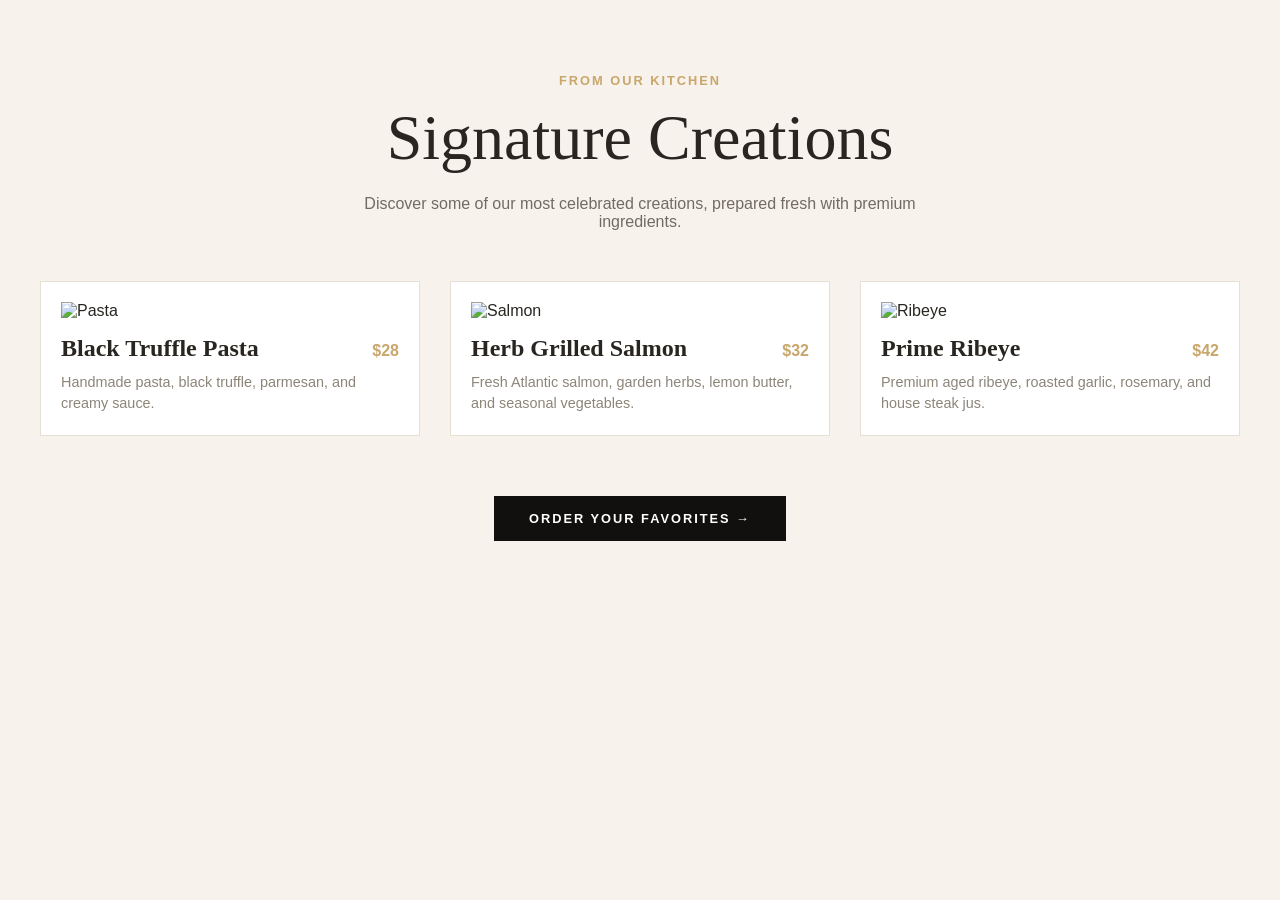
==== commit 653c09f5: "Update index.html" ====
--- a/index.html
+++ b/index.html
@@ -1,1958 +1,135 @@
 <!DOCTYPE html>
-
 <html lang="en">
 <head>
     <meta charset="UTF-8">
     <meta name="viewport" content="width=device-width, initial-scale=1.0">
-
-
-<meta name="description"
-    content="La Vita Restaurant — Premium fine dining, handcrafted cuisine, unforgettable experiences and effortless food ordering.">
-
-<meta name="keywords"
-    content="La Vita Restaurant, fine dining, luxury restaurant, gourmet food, dinner, lunch, food ordering">
-
-<meta name="author" content="ihsan.p">
-
-<title>La Vita | Premium Restaurant & Fine Dining</title>
-
-<link rel="icon" href="favicon.svg" type="image/svg+xml">
-
-<!-- Google Fonts -->
-<link rel="preconnect" href="https://fonts.googleapis.com">
-<link rel="preconnect" href="https://fonts.gstatic.com" crossorigin>
-
-<link
-    href="https://fonts.googleapis.com/css2?family=Cormorant+Garamond:wght@400;500;600;700&family=Inter:wght@300;400;500;600;700&display=swap"
-    rel="stylesheet">
-
-<!-- Font Awesome -->
-<link
-    rel="stylesheet"
-    href="https://cdnjs.cloudflare.com/ajax/libs/font-awesome/6.5.2/css/all.min.css">
-
-<!-- CSS -->
-<link rel="stylesheet" href="style.css">
-
-
+    <title>La Vita | Premium Dining</title>
+    <link href="https://googleapis.com" rel="stylesheet">
+    <style>
+        body {
+            background-color: #f7f3ec;
+            color: #292621;
+            font-family: 'Inter', sans-serif;
+            padding: 60px 20px;
+            margin: 0;
+            text-align: center;
+        }
+        .container {
+            max-width: 1200px;
+            margin: 0 auto;
+        }
+        .section-tag {
+            color: #c9a66b;
+            text-transform: uppercase;
+            letter-spacing: 2px;
+            font-size: 0.8rem;
+            font-weight: 600;
+        }
+        h1 {
+            font-family: 'Cormorant Garamond', serif;
+            font-size: clamp(2.5rem, 5vw, 4rem);
+            margin: 10px 0 20px;
+            font-weight: 500;
+        }
+        .subtitle {
+            color: #706b63;
+            max-width: 600px;
+            margin: 0 auto 50px;
+        }
+        .grid {
+            display: grid;
+            grid-template-columns: repeat(3, 1fr);
+            gap: 30px;
+            margin-bottom: 60px;
+            text-align: left;
+        }
+        .card {
+            background: #ffffff;
+            border: 1px solid #e6dfd5;
+            padding: 20px;
+        }
+        .card img {
+            width: 100%;
+            height: 220px;
+            object-fit: cover;
+        }
+        .card-header {
+            display: flex;
+            justify-content: space-between;
+            align-items: baseline;
+            margin: 15px 0 10px;
+        }
+        .card h3 {
+            font-family: 'Cormorant Garamond', serif;
+            font-size: 1.5rem;
+            margin: 0;
+        }
+        .price {
+            color: #c9a66b;
+            font-weight: 600;
+        }
+        .card p {
+            color: #8c8579;
+            font-size: 0.9rem;
+            margin: 0;
+            line-height: 1.5;
+        }
+        .order-trigger-btn {
+            display: inline-block;
+            background-color: #11100e;
+            color: #ffffff;
+            text-decoration: none;
+            padding: 15px 35px;
+            font-size: 0.8rem;
+            font-weight: 600;
+            letter-spacing: 2px;
+            text-transform: uppercase;
+            transition: background 0.2s;
+        }
+        .order-trigger-btn:hover {
+            background-color: #292621;
+        }
+        @media (max-width: 900px) { .grid { grid-template-columns: repeat(2, 1fr); } }
+        @media (max-width: 600px) { .grid { grid-template-columns: 1fr; } }
+    </style>
 </head>
-
 <body>
 
-<!-- ================= HEADER ================= -->
+    <div class="container">
+        <p class="section-tag">From Our Kitchen</p>
+        <h1>Signature Creations</h1>
+        <p class="subtitle">Discover some of our most celebrated creations, prepared fresh with premium ingredients.</p>
 
-<header class="header">
-
-
-<div class="container nav-container">
-
-    <a href="#home" class="logo">
-        <span>LA</span> VITA
-        <small>FINE DINING</small>
-    </a>
-
-    <nav class="navbar">
-
-        <a href="#home" class="nav-link active">Home</a>
-        <a href="#about" class="nav-link">About</a>
-        <a href="#menu" class="nav-link">Menu</a>
-        <a href="#order" class="nav-link">Order</a>
-        <a href="#chef" class="nav-link">Our Chef</a>
-        <a href="#gallery" class="nav-link">Gallery</a>
-        <a href="#instagram" class="nav-link">Instagram</a>
-        <a href="#reviews" class="nav-link">Reviews</a>
-        <a href="#contact" class="nav-link">Contact</a>
-
-        <a href="#reservation" class="nav-reservation">
-            Reserve a Table
-        </a>
-
-    </nav>
-
-    <button class="mobile-menu-btn"
-            aria-label="Open Menu"
-            aria-expanded="false">
-
-        <i class="fas fa-bars"></i>
-
-    </button>
-
-</div>
-
-
-</header>
-
-<!-- ================= MAIN ================= -->
-
-<main>
-
-<!-- ================= HERO ================= -->
-
-<section class="hero" id="home">
-
-
-<div class="hero-overlay"></div>
-
-<div class="container hero-content">
-
-    <span class="hero-subtitle">
-        WELCOME TO LA VITA
-    </span>
-
-    <h1>
-        Taste the Art
-        <span>of Fine Dining.</span>
-    </h1>
-
-    <p>
-        An extraordinary dining experience where
-        exceptional ingredients, creative cuisine,
-        and unforgettable moments come together.
-    </p>
-
-    <div class="hero-buttons">
-
-        <a href="#menu" class="btn btn-primary">
-            Explore Our Menu
-            <i class="fas fa-arrow-right"></i>
-        </a>
-
-        <a href="#order" class="btn btn-outline">
-            Order Online
-        </a>
-
-    </div>
-
-</div>
-
-<div class="hero-scroll">
-
-    <span>SCROLL TO DISCOVER</span>
-
-    <i class="fas fa-chevron-down"></i>
-
-</div>
-
-
-</section>
-
-<!-- ================= STATS ================= -->
-
-<section class="intro-section">
-
-
-<div class="container">
-
-    <div class="intro-grid">
-
-        <div class="intro-item">
-            <i class="fas fa-utensils"></i>
-
-            <div>
-                <strong>25+</strong>
-                <span>Signature Dishes</span>
+        <div class="grid">
+            <div class="card">
+                <img src="https://unsplash.com" alt="Pasta">
+                <div class="card-header">
+                    <h3>Black Truffle Pasta</h3>
+                    <span class="price">$28</span>
+                </div>
+                <p>Handmade pasta, black truffle, parmesan, and creamy sauce.</p>
+            </div>
+            <div class="card">
+                <img src="https://unsplash.com" alt="Salmon">
+                <div class="card-header">
+                    <h3>Herb Grilled Salmon</h3>
+                    <span class="price">$32</span>
+                </div>
+                <p>Fresh Atlantic salmon, garden herbs, lemon butter, and seasonal vegetables.</p>
+            </div>
+            <div class="card">
+                <img src="https://unsplash.com" alt="Ribeye">
+                <div class="card-header">
+                    <h3>Prime Ribeye</h3>
+                    <span class="price">$42</span>
+                </div>
+                <p>Premium aged ribeye, roasted garlic, rosemary, and house steak jus.</p>
             </div>
         </div>
 
-
-        <div class="intro-item">
-            <i class="fas fa-award"></i>
-
-            <div>
-                <strong>15+</strong>
-                <span>Years of Excellence</span>
-            </div>
-        </div>
-
-
-        <div class="intro-item">
-            <i class="fas fa-star"></i>
-
-            <div>
-                <strong>4.9/5</strong>
-                <span>Guest Rating</span>
-            </div>
-        </div>
-
-
-        <div class="intro-item">
-            <i class="fas fa-heart"></i>
-
-            <div>
-                <strong>50K+</strong>
-                <span>Happy Guests</span>
-            </div>
-        </div>
-
+        <!-- ഇതാണ് പുതിയ ടാബിൽ ഓർഡർ പേജ് തുറക്കുന്ന ലിങ്ക് -->
+        <a href="order.html" target="_blank" class="order-trigger-btn">Order Your Favorites →</a>
     </div>
-
-</div>
-
-
-</section>
-
-<!-- ================= ABOUT ================= -->
-
-<section class="about section-padding" id="about">
-
-
-<div class="container">
-
-    <div class="section-grid">
-
-        <div class="about-images">
-
-            <div class="about-image-main">
-
-                <img src="images/about-main.jpg"
-                     alt="La Vita Restaurant Interior"
-                     loading="lazy">
-
-            </div>
-
-
-            <div class="about-image-small">
-
-                <img src="images/about-food.jpg"
-                     alt="La Vita Signature Dish"
-                     loading="lazy">
-
-            </div>
-
-
-            <div class="experience-badge">
-
-                <strong>15</strong>
-
-                <span>
-                    YEARS OF<br>
-                    EXCELLENCE
-                </span>
-
-            </div>
-
-        </div>
-
-
-        <div class="about-content reveal">
-
-            <span class="section-label">
-                OUR STORY
-            </span>
-
-            <h2>
-                Passion Served
-                <span>On Every Plate.</span>
-            </h2>
-
-            <p class="lead">
-                At La Vita, food is more than a meal.
-                It is an experience created with passion,
-                precision, and love.
-            </p>
-
-            <p>
-                We believe every dish should tell a story.
-                From carefully selected ingredients to
-                elegant presentation, every detail matters.
-            </p>
-
-            <p>
-                Our kitchen brings together timeless culinary
-                techniques and modern creativity to create
-                unforgettable dining experiences.
-            </p>
-
-            <a href="#menu" class="text-link">
-
-                Discover Our Menu
-
-                <i class="fas fa-arrow-right"></i>
-
-            </a>
-
-        </div>
-
-    </div>
-
-</div>
-
-
-</section>
-
-<!-- ================= SIGNATURE ================= -->
-
-<section class="signature section-padding">
-
-
-<div class="container">
-
-    <div class="section-heading reveal">
-
-        <span class="section-label">
-            FROM OUR KITCHEN
-        </span>
-
-        <h2>
-            Signature
-            <span>Creations</span>
-        </h2>
-
-        <p>
-            Discover some of our most celebrated creations,
-            prepared fresh with premium ingredients.
-        </p>
-
-    </div>
-
-
-    <div class="dish-grid">
-
-
-        <!-- DISH 1 -->
-
-        <article class="dish-card reveal">
-
-            <div class="dish-image">
-
-                <img src="images/dish-1.jpg"
-                     alt="Black Truffle Pasta"
-                     loading="lazy">
-
-                <span class="dish-tag">
-                    CHEF'S CHOICE
-                </span>
-
-            </div>
-
-            <div class="dish-content">
-
-                <div class="dish-title">
-
-                    <h3>Black Truffle Pasta</h3>
-
-                    <span>$28</span>
-
-                </div>
-
-                <p>
-                    Handmade pasta, black truffle,
-                    parmesan, and creamy sauce.
-                </p>
-
-            </div>
-
-        </article>
-
-
-        <!-- DISH 2 -->
-
-        <article class="dish-card reveal">
-
-            <div class="dish-image">
-
-                <img src="images/dish-2.jpg"
-                     alt="Herb Grilled Salmon"
-                     loading="lazy">
-
-            </div>
-
-            <div class="dish-content">
-
-                <div class="dish-title">
-
-                    <h3>Herb Grilled Salmon</h3>
-
-                    <span>$32</span>
-
-                </div>
-
-                <p>
-                    Fresh Atlantic salmon, garden herbs,
-                    lemon butter, and seasonal vegetables.
-                </p>
-
-            </div>
-
-        </article>
-
-
-        <!-- DISH 3 -->
-
-        <article class="dish-card reveal">
-
-            <div class="dish-image">
-
-                <img src="images/dish-3.jpg"
-                     alt="Prime Ribeye"
-                     loading="lazy">
-
-                <span class="dish-tag">
-                    SIGNATURE
-                </span>
-
-            </div>
-
-            <div class="dish-content">
-
-                <div class="dish-title">
-
-                    <h3>Prime Ribeye</h3>
-
-                    <span>$42</span>
-
-                </div>
-
-                <p>
-                    Premium aged ribeye, roasted garlic,
-                    rosemary, and house steak jus.
-                </p>
-
-            </div>
-
-        </article>
-
-
-        <!-- DISH 4 -->
-
-        <article class="dish-card reveal">
-
-            <div class="dish-image">
-
-                <img src="images/dish-4.jpg"
-                     alt="Burrata Garden Salad"
-                     loading="lazy">
-
-            </div>
-
-            <div class="dish-content">
-
-                <div class="dish-title">
-
-                    <h3>Burrata Garden Salad</h3>
-
-                    <span>$18</span>
-
-                </div>
-
-                <p>
-                    Creamy burrata, heirloom tomatoes,
-                    basil, olive oil, and balsamic glaze.
-                </p>
-
-            </div>
-
-        </article>
-
-
-        <!-- DISH 5 -->
-
-        <article class="dish-card reveal">
-
-            <div class="dish-image">
-
-                <img src="images/dish-5.jpg"
-                     alt="Wild Mushroom Risotto"
-                     loading="lazy">
-
-            </div>
-
-            <div class="dish-content">
-
-                <div class="dish-title">
-
-                    <h3>Wild Mushroom Risotto</h3>
-
-                    <span>$26</span>
-
-                </div>
-
-                <p>
-                    Arborio rice, wild mushrooms,
-                    parmesan, herbs, and white wine.
-                </p>
-
-            </div>
-
-        </article>
-
-
-        <!-- DISH 6 -->
-
-        <article class="dish-card reveal">
-
-            <div class="dish-image">
-
-                <img src="images/dish-6.jpg"
-                     alt="Garlic Butter Prawns"
-                     loading="lazy">
-
-            </div>
-
-            <div class="dish-content">
-
-                <div class="dish-title">
-
-                    <h3>Garlic Butter Prawns</h3>
-
-                    <span>$30</span>
-
-                </div>
-
-                <p>
-                    Succulent prawns, roasted garlic,
-                    herbs, lemon, and butter sauce.
-                </p>
-
-            </div>
-
-        </article>
-
-    </div>
-
-
-    <div class="center-button">
-
-        <a href="#order" class="btn btn-dark">
-
-            Order Your Favorites
-
-            <i class="fas fa-arrow-right"></i>
-
-        </a>
-
-    </div>
-
-</div>
-
-
-</section>
-
-<!-- ================= MENU ================= -->
-
-<section class="menu-section section-padding" id="menu">
-
-
-<div class="container">
-
-    <div class="section-heading reveal">
-
-        <span class="section-label">
-            OUR MENU
-        </span>
-
-        <h2>
-            Crafted With
-            <span>Passion.</span>
-        </h2>
-
-        <p>
-            A carefully curated selection of dishes
-            designed to delight every palate.
-        </p>
-
-    </div>
-
-
-    <div class="menu-tabs">
-
-        <button class="menu-tab active"
-                data-category="starters">
-            Starters
-        </button>
-
-        <button class="menu-tab"
-                data-category="mains">
-            Main Course
-        </button>
-
-        <button class="menu-tab"
-                data-category="desserts">
-            Desserts
-        </button>
-
-        <button class="menu-tab"
-                data-category="drinks">
-            Drinks
-        </button>
-
-    </div>
-
-
-    <div class="menu-list" id="menuList"></div>
-
-</div>
-
-
-</section>
-
-<!-- ================= FOOD ORDERING ================= -->
-
-<section class="food-order section-padding" id="order">
-
-
-<div class="container">
-
-    <div class="section-heading reveal">
-
-        <span class="section-label">
-            ORDER FROM LA VITA
-        </span>
-
-        <h2>
-            Your Favorites,
-            <span>Your Way.</span>
-        </h2>
-
-        <p>
-            Choose your favorite dishes and send
-            your order directly to La Vita.
-        </p>
-
-    </div>
-
-
-    <div class="order-layout">
-
-
-        <!-- ORDER ITEMS -->
-
-        <div class="order-products">
-
-
-            <article class="order-card reveal">
-
-                <img src="images/dish-1.jpg"
-                     alt="Black Truffle Pasta"
-                     loading="lazy">
-
-                <div class="order-card-content">
-
-                    <span class="order-category">
-                        MAIN COURSE
-                    </span>
-
-                    <h3>Black Truffle Pasta</h3>
-
-                    <p>
-                        Handmade pasta with black truffle
-                        and parmesan cream.
-                    </p>
-
-                    <div class="order-bottom">
-
-                        <strong>$28</strong>
-
-                        <button class="add-to-cart"
-                                data-name="Black Truffle Pasta"
-                                data-price="28">
-
-                            Add to Order
-                            <i class="fas fa-plus"></i>
-
-                        </button>
-
-                    </div>
-
-                </div>
-
-            </article>
-
-
-            <article class="order-card reveal">
-
-                <img src="images/dish-2.jpg"
-                     alt="Herb Grilled Salmon"
-                     loading="lazy">
-
-                <div class="order-card-content">
-
-                    <span class="order-category">
-                        MAIN COURSE
-                    </span>
-
-                    <h3>Herb Grilled Salmon</h3>
-
-                    <p>
-                        Atlantic salmon with herbs,
-                        lemon butter and vegetables.
-                    </p>
-
-                    <div class="order-bottom">
-
-                        <strong>$32</strong>
-
-                        <button class="add-to-cart"
-                                data-name="Herb Grilled Salmon"
-                                data-price="32">
-
-                            Add to Order
-                            <i class="fas fa-plus"></i>
-
-                        </button>
-
-                    </div>
-
-                </div>
-
-            </article>
-
-
-            <article class="order-card reveal">
-
-                <img src="images/dish-3.jpg"
-                     alt="Prime Ribeye"
-                     loading="lazy">
-
-                <div class="order-card-content">
-
-                    <span class="order-category">
-                        SIGNATURE
-                    </span>
-
-                    <h3>Prime Ribeye</h3>
-
-                    <p>
-                        Premium aged ribeye with
-                        roasted garlic and rosemary.
-                    </p>
-
-                    <div class="order-bottom">
-
-                        <strong>$42</strong>
-
-                        <button class="add-to-cart"
-                                data-name="Prime Ribeye"
-                                data-price="42">
-
-                            Add to Order
-                            <i class="fas fa-plus"></i>
-
-                        </button>
-
-                    </div>
-
-                </div>
-
-            </article>
-
-
-            <article class="order-card reveal">
-
-                <img src="images/dish-4.jpg"
-                     alt="Burrata Garden Salad"
-                     loading="lazy">
-
-                <div class="order-card-content">
-
-                    <span class="order-category">
-                        STARTER
-                    </span>
-
-                    <h3>Burrata Garden Salad</h3>
-
-                    <p>
-                        Burrata, tomatoes, basil,
-                        olive oil and balsamic glaze.
-                    </p>
-
-                    <div class="order-bottom">
-
-                        <strong>$18</strong>
-
-                        <button class="add-to-cart"
-                                data-name="Burrata Garden Salad"
-                                data-price="18">
-
-                            Add to Order
-                            <i class="fas fa-plus"></i>
-
-                        </button>
-
-                    </div>
-
-                </div>
-
-            </article>
-
-
-            <article class="order-card reveal">
-
-                <img src="images/dish-5.jpg"
-                     alt="Wild Mushroom Risotto"
-                     loading="lazy">
-
-                <div class="order-card-content">
-
-                    <span class="order-category">
-                        MAIN COURSE
-                    </span>
-
-                    <h3>Wild Mushroom Risotto</h3>
-
-                    <p>
-                        Creamy risotto with wild mushrooms,
-                        parmesan and fresh herbs.
-                    </p>
-
-                    <div class="order-bottom">
-
-                        <strong>$26</strong>
-
-                        <button class="add-to-cart"
-                                data-name="Wild Mushroom Risotto"
-                                data-price="26">
-
-                            Add to Order
-                            <i class="fas fa-plus"></i>
-
-                        </button>
-
-                    </div>
-
-                </div>
-
-            </article>
-
-
-            <article class="order-card reveal">
-
-                <img src="images/dish-6.jpg"
-                     alt="Garlic Butter Prawns"
-                     loading="lazy">
-
-                <div class="order-card-content">
-
-                    <span class="order-category">
-                        SEAFOOD
-                    </span>
-
-                    <h3>Garlic Butter Prawns</h3>
-
-                    <p>
-                        Succulent prawns with garlic,
-                        lemon, herbs and butter.
-                    </p>
-
-                    <div class="order-bottom">
-
-                        <strong>$30</strong>
-
-                        <button class="add-to-cart"
-                                data-name="Garlic Butter Prawns"
-                                data-price="30">
-
-                            Add to Order
-                            <i class="fas fa-plus"></i>
-
-                        </button>
-
-                    </div>
-
-                </div>
-
-            </article>
-
-        </div>
-
-
-        <!-- CART -->
-
-        <aside class="order-cart reveal">
-
-            <div class="cart-header">
-
-                <div>
-
-                    <span class="section-label">
-                        YOUR ORDER
-                    </span>
-
-                    <h3>
-                        Order Summary
-                    </h3>
-
-                </div>
-
-                <span class="cart-count"
-                      id="cartCount">
-                    0
-                </span>
-
-            </div>
-
-
-            <div class="cart-items"
-                 id="cartItems">
-
-                <div class="empty-cart">
-
-                    <i class="fas fa-basket-shopping"></i>
-
-                    <p>
-                        Your order is empty.
-                    </p>
-
-                    <span>
-                        Add a dish to get started.
-                    </span>
-
-                </div>
-
-            </div>
-
-
-            <div class="cart-total">
-
-                <span>Total</span>
-
-                <strong id="cartTotal">
-                    $0
-                </strong>
-
-            </div>
-
-
-            <button class="btn btn-primary order-now-btn"
-                    id="orderNowBtn">
-
-                Send Order on WhatsApp
-
-                <i class="fab fa-whatsapp"></i>
-
-            </button>
-
-        </aside>
-
-    </div>
-
-</div>
-
-
-</section>
-
-<!-- ================= CHEF ================= -->
-
-<section class="chef section-padding" id="chef">
-
-
-<div class="container">
-
-    <div class="section-grid chef-grid">
-
-        <div class="chef-content reveal">
-
-            <span class="section-label">
-                MEET THE OWNER
-            </span>
-
-            <h2>
-                Culinary Artistry
-                <span>Without Limits.</span>
-            </h2>
-
-            <p class="lead">
-                "Cooking is not just about ingredients.
-                It is about creating memories."
-            </p>
-
-            <p>
-                ihsan.p brings passion, creativity, and
-                dedication to creating memorable dining
-                experiences at La Vita.
-            </p>
-
-            <p>
-                The philosophy is simple — respect the
-                ingredients, embrace creativity, and never
-                stop exploring new flavors.
-            </p>
-
-            <div class="chef-signature">
-                ihsan.p
-            </div>
-
-            <span class="chef-role">
-                Owner & Founder
-            </span>
-
-        </div>
-
-
-        <div class="chef-image reveal">
-
-            <img src="images/chef.jpg"
-                 alt="La Vita Owner"
-                 loading="lazy">
-
-        </div>
-
-    </div>
-
-</div>
-
-
-</section>
-
-<!-- ================= EXPERIENCE ================= -->
-
-<section class="experience-section">
-
-
-<div class="experience-overlay"></div>
-
-<div class="container experience-content reveal">
-
-    <span class="section-label">
-        THE LA VITA EXPERIENCE
-    </span>
-
-    <h2>
-        Good Food.<br>
-        Great Company.<br>
-        <span>Beautiful Memories.</span>
-    </h2>
-
-    <a href="#reservation"
-       class="btn btn-primary">
-
-        Experience La Vita
-
-        <i class="fas fa-arrow-right"></i>
-
-    </a>
-
-</div>
-
-
-</section>
-
-<!-- ================= GALLERY ================= -->
-
-<section class="gallery section-padding" id="gallery">
-
-
-<div class="container">
-
-    <div class="section-heading reveal">
-
-        <span class="section-label">
-            OUR GALLERY
-        </span>
-
-        <h2>
-            A Feast
-            <span>For The Eyes.</span>
-        </h2>
-
-    </div>
-
-
-    <div class="gallery-grid">
-
-        <div class="gallery-item gallery-large reveal">
-
-            <img src="images/gallery-1.jpg"
-                 alt="La Vita Food"
-                 loading="lazy">
-
-        </div>
-
-
-        <div class="gallery-item reveal">
-
-            <img src="images/gallery-2.jpg"
-                 alt="La Vita Dining"
-                 loading="lazy">
-
-        </div>
-
-
-        <div class="gallery-item reveal">
-
-            <img src="images/gallery-3.jpg"
-                 alt="Restaurant Interior"
-                 loading="lazy">
-
-        </div>
-
-
-        <div class="gallery-item reveal">
-
-            <img src="images/gallery-4.jpg"
-                 alt="Chef Cooking"
-                 loading="lazy">
-
-        </div>
-
-
-        <div class="gallery-item reveal">
-
-            <img src="images/gallery-5.jpg"
-                 alt="Gourmet Food"
-                 loading="lazy">
-
-        </div>
-
-    </div>
-
-</div>
-
-
-</section>
-
-<!-- ================= INSTAGRAM ================= -->
-
-<section class="instagram section-padding"
-         id="instagram">
-
-
-<div class="container">
-
-    <div class="section-heading reveal">
-
-        <span class="section-label">
-            FOLLOW OUR JOURNEY
-        </span>
-
-        <h2>
-            La Vita
-            <span>On Instagram.</span>
-        </h2>
-
-        <p>
-            Behind the scenes, beautiful plates,
-            special moments and everything La Vita.
-        </p>
-
-    </div>
-
-
-    <div class="instagram-grid">
-
-
-        <a href="#"
-           class="instagram-item reveal">
-
-            <img src="images/insta-1.jpg"
-                 alt="La Vita Instagram"
-                 loading="lazy">
-
-            <span class="instagram-overlay">
-                <i class="fab fa-instagram"></i>
-            </span>
-
-        </a>
-
-
-        <a href="#"
-           class="instagram-item reveal">
-
-            <img src="images/insta-2.jpg"
-                 alt="La Vita Instagram"
-                 loading="lazy">
-
-            <span class="instagram-overlay">
-                <i class="fab fa-instagram"></i>
-            </span>
-
-        </a>
-
-
-        <a href="#"
-           class="instagram-item reveal">
-
-            <img src="images/insta-3.jpg"
-                 alt="La Vita Instagram"
-                 loading="lazy">
-
-            <span class="instagram-overlay">
-                <i class="fab fa-instagram"></i>
-            </span>
-
-        </a>
-
-
-        <a href="#"
-           class="instagram-item reveal">
-
-            <img src="images/insta-4.jpg"
-                 alt="La Vita Instagram"
-                 loading="lazy">
-
-            <span class="instagram-overlay">
-                <i class="fab fa-instagram"></i>
-            </span>
-
-        </a>
-
-
-        <a href="#"
-           class="instagram-item reveal">
-
-            <img src="images/insta-5.jpg"
-                 alt="La Vita Instagram"
-                 loading="lazy">
-
-            <span class="instagram-overlay">
-                <i class="fab fa-instagram"></i>
-            </span>
-
-        </a>
-
-
-        <a href="#"
-           class="instagram-item reveal">
-
-            <img src="images/insta-6.jpg"
-                 alt="La Vita Instagram"
-                 loading="lazy">
-
-            <span class="instagram-overlay">
-                <i class="fab fa-instagram"></i>
-            </span>
-
-        </a>
-
-    </div>
-
-
-    <div class="center-button">
-
-        <a href="https://instagram.com"
-           class="btn btn-dark">
-
-            <i class="fab fa-instagram"></i>
-
-            Follow La Vita
-
-        </a>
-
-    </div>
-
-</div>
-
-
-</section>
-
-<!-- ================= REVIEWS ================= -->
-
-<section class="reviews section-padding" id="reviews">
-
-
-<div class="container">
-
-    <div class="section-heading reveal">
-
-        <span class="section-label">
-            GUEST EXPERIENCES
-        </span>
-
-        <h2>
-            Loved By
-            <span>Our Guests.</span>
-        </h2>
-
-    </div>
-
-
-    <div class="review-grid">
-
-
-        <article class="review-card reveal">
-
-            <div class="stars">
-                ★★★★★
-            </div>
-
-            <p>
-                "An absolutely beautiful dining experience.
-                The food was exceptional and the atmosphere
-                was perfect for our anniversary."
-            </p>
-
-            <div class="review-author">
-
-                <div class="review-avatar">
-                    EM
-                </div>
-
-                <div>
-
-                    <strong>
-                        Emma Mitchell
-                    </strong>
-
-                    <span>
-                        New York
-                    </span>
-
-                </div>
-
-            </div>
-
-        </article>
-
-
-        <article class="review-card reveal">
-
-            <div class="stars">
-                ★★★★★
-            </div>
-
-            <p>
-                "Every dish was beautifully presented and
-                full of flavor. The staff were incredibly
-                welcoming. Highly recommended!"
-            </p>
-
-            <div class="review-author">
-
-                <div class="review-avatar">
-                    JD
-                </div>
-
-                <div>
-
-                    <strong>
-                        James Davis
-                    </strong>
-
-                    <span>
-                        New Jersey
-                    </span>
-
-                </div>
-
-            </div>
-
-        </article>
-
-
-        <article class="review-card reveal">
-
-            <div class="stars">
-                ★★★★★
-            </div>
-
-            <p>
-                "La Vita has quickly become our favorite
-                restaurant. The truffle pasta is simply
-                unforgettable."
-            </p>
-
-            <div class="review-author">
-
-                <div class="review-avatar">
-                    SL
-                </div>
-
-                <div>
-
-                    <strong>
-                        Sophia Lewis
-                    </strong>
-
-                    <span>
-                        California
-                    </span>
-
-                </div>
-
-            </div>
-
-        </article>
-
-    </div>
-
-</div>
-
-
-</section>
-
-<!-- ================= RESERVATION ================= -->
-
-<section class="reservation section-padding"
-         id="reservation">
-
-
-<div class="container">
-
-    <div class="reservation-box reveal">
-
-
-        <div class="reservation-content">
-
-            <span class="section-label">
-                RESERVE YOUR TABLE
-            </span>
-
-            <h2>
-                Your Table
-                <span>Awaits.</span>
-            </h2>
-
-            <p>
-                Join us for an unforgettable dining experience.
-                Reserve your table today.
-            </p>
-
-
-            <div class="reservation-contact">
-
-                <a href="tel:+918921033257">
-
-                    <i class="fas fa-phone"></i>
-
-                    +91 89210 33257
-
-                </a>
-
-
-                <a href="mailto:ihsansanu974@gmail.com">
-
-                    <i class="fas fa-envelope"></i>
-
-                    ihsansanu974@gmail.com
-
-                </a>
-
-            </div>
-
-        </div>
-
-
-        <form class="reservation-form"
-              id="reservationForm">
-
-
-            <div class="form-row">
-
-
-                <div class="form-group">
-
-                    <label for="name">
-                        Full Name
-                    </label>
-
-                    <input
-                        type="text"
-                        id="name"
-                        name="name"
-                        placeholder="Your Name"
-                        required>
-
-                </div>
-
-
-                <div class="form-group">
-
-                    <label for="phone">
-                        Phone
-                    </label>
-
-                    <input
-                        type="tel"
-                        id="phone"
-                        name="phone"
-                        placeholder="Phone Number"
-                        required>
-
-                </div>
-
-            </div>
-
-
-            <div class="form-row">
-
-
-                <div class="form-group">
-
-                    <label for="date">
-                        Date
-                    </label>
-
-                    <input
-                        type="date"
-                        id="date"
-                        name="date"
-                        required>
-
-                </div>
-
-
-                <div class="form-group">
-
-                    <label for="time">
-                        Time
-                    </label>
-
-                    <input
-                        type="time"
-                        id="time"
-                        name="time"
-                        required>
-
-                </div>
-
-            </div>
-
-
-            <div class="form-row">
-
-
-                <div class="form-group">
-
-                    <label for="guests">
-                        Guests
-                    </label>
-
-                    <select id="guests"
-                            name="guests">
-
-                        <option value="1">
-                            1 Guest
-                        </option>
-
-                        <option value="2">
-                            2 Guests
-                        </option>
-
-                        <option value="3">
-                            3 Guests
-                        </option>
-
-                        <option value="4"
-                                selected>
-                            4 Guests
-                        </option>
-
-                        <option value="5">
-                            5 Guests
-                        </option>
-
-                        <option value="6">
-                            6 Guests
-                        </option>
-
-                        <option value="7">
-                            7 Guests
-                        </option>
-
-                        <option value="8+">
-                            8+ Guests
-                        </option>
-
-                    </select>
-
-                </div>
-
-
-                <div class="form-group">
-
-                    <label for="occasion">
-                        Occasion
-                    </label>
-
-                    <select id="occasion"
-                            name="occasion">
-
-                        <option value="None">
-                            No Special Occasion
-                        </option>
-
-                        <option value="Birthday">
-                            Birthday
-                        </option>
-
-                        <option value="Anniversary">
-                            Anniversary
-                        </option>
-
-                        <option value="Business">
-                            Business Dinner
-                        </option>
-
-                        <option value="Other">
-                            Other
-                        </option>
-
-                    </select>
-
-                </div>
-
-            </div>
-
-
-            <div class="form-group">
-
-                <label for="message">
-                    Special Request
-                </label>
-
-                <textarea
-                    id="message"
-                    name="message"
-                    rows="4"
-                    placeholder="Any special requests?"></textarea>
-
-            </div>
-
-
-            <button type="submit"
-                    class="btn btn-primary">
-
-                Request Reservation
-
-                <i class="fab fa-whatsapp"></i>
-
-            </button>
-
-
-            <div class="form-success"
-                 id="reservationSuccess">
-
-                <i class="fas fa-check-circle"></i>
-
-                Your reservation request is ready.
-                WhatsApp will open so you can send it to La Vita.
-
-            </div>
-
-        </form>
-
-    </div>
-
-</div>
-
-
-</section>
-
-<!-- ================= CONTACT ================= -->
-
-<section class="contact section-padding"
-         id="contact">
-
-
-<div class="container">
-
-
-    <div class="section-heading reveal">
-
-        <span class="section-label">
-            FIND US
-        </span>
-
-        <h2>
-            Come & Say
-            <span>Hello.</span>
-        </h2>
-
-    </div>
-
-
-    <div class="contact-grid">
-
-
-        <div class="contact-card reveal">
-
-            <i class="fas fa-location-dot"></i>
-
-            <h3>
-                Our Location
-            </h3>
-
-            <p>
-                125 Madison Avenue<br>
-                New York, NY 10016
-            </p>
-
-            <a href="https://www.google.com/maps/search/?api=1&query=125+Madison+Avenue+New+York+NY+10016"
-               target="_blank"
-               rel="noopener noreferrer"
-               class="map-link">
-
-                Get Directions
-                <i class="fas fa-arrow-right"></i>
-
-            </a>
-
-        </div>
-
-
-        <div class="contact-card reveal">
-
-            <i class="fas fa-clock"></i>
-
-            <h3>
-                Opening Hours
-            </h3>
-
-            <p>
-                Monday – Thursday<br>
-                11:30 AM – 10:00 PM<br><br>
-
-                Friday – Sunday<br>
-                11:30 AM – 11:00 PM
-            </p>
-
-        </div>
-
-
-        <div class="contact-card reveal">
-
-            <i class="fas fa-phone"></i>
-
-            <h3>
-                Contact Us
-            </h3>
-
-            <p>
-
-                <a href="tel:+918921033257">
-                    +91 89210 33257
-                </a>
-
-                <br>
-
-                <a href="mailto:ihsansanu974@gmail.com">
-                    ihsansanu974@gmail.com
-                </a>
-
-            </p>
-
-        </div>
-
-    </div>
-
-
-    <!-- GOOGLE MAP -->
-
-    <div class="map-wrapper reveal">
-
-        <div class="map-heading">
-
-            <span class="section-label">
-                OUR LOCATION
-            </span>
-
-            <h3>
-                Find La Vita
-            </h3>
-
-        </div>
-
-        <iframe
-            src="https://www.google.com/maps?q=125+Madison+Avenue,+New+York,+NY+10016&output=embed"
-            width="100%"
-            height="450"
-            style="border:0;"
-            loading="lazy"
-            allowfullscreen
-            referrerpolicy="no-referrer-when-downgrade">
-        </iframe>
-
-    </div>
-
-</div>
-
-
-</section>
-
-</main>
-
-<!-- ================= FOOTER ================= -->
-
-<footer class="footer">
-
-
-<div class="container">
-
-    <div class="footer-grid">
-
-
-        <div class="footer-brand">
-
-            <a href="#home" class="logo">
-
-                <span>LA</span> VITA
-
-                <small>
-                    FINE DINING
-                </small>
-
-            </a>
-
-            <p>
-                Exceptional food, beautiful moments,
-                and memories that last a lifetime.
-            </p>
-
-
-            <div class="social-links">
-
-                <a href="#"
-                   aria-label="Instagram">
-
-                    <i class="fab fa-instagram"></i>
-
-                </a>
-
-
-                <a href="#"
-                   aria-label="Facebook">
-
-                    <i class="fab fa-facebook-f"></i>
-
-                </a>
-
-
-                <a href="#"
-                   aria-label="TikTok">
-
-                    <i class="fab fa-tiktok"></i>
-
-                </a>
-
-
-                <a href="mailto:ihsansanu974@gmail.com"
-                   aria-label="Email">
-
-                    <i class="fas fa-envelope"></i>
-
-                </a>
-
-            </div>
-
-        </div>
-
-
-        <div class="footer-column">
-
-            <h3>
-                Explore
-            </h3>
-
-            <a href="#about">
-                About Us
-            </a>
-
-            <a href="#menu">
-                Our Menu
-            </a>
-
-            <a href="#order">
-                Order Online
-            </a>
-
-            <a href="#chef">
-                Our Chef
-            </a>
-
-            <a href="#gallery">
-                Gallery
-            </a>
-
-        </div>
-
-
-        <div class="footer-column">
-
-            <h3>
-                Information
-            </h3>
-
-            <a href="#reservation">
-                Reservations
-            </a>
-
-            <a href="#contact">
-                Contact
-            </a>
-
-            <a href="#instagram">
-                Instagram
-            </a>
-
-            <a href="mailto:ihsansanu974@gmail.com">
-                Email Us
-            </a>
-
-        </div>
-
-
-        <div class="footer-column newsletter">
-
-            <h3>
-                Stay Connected
-            </h3>
-
-            <p>
-                Contact us for reservations,
-                special events, online orders,
-                and dining inquiries.
-            </p>
-
-            <a href="#reservation"
-               class="footer-email-btn">
-
-                Reserve a Table
-
-                <i class="fas fa-arrow-right"></i>
-
-            </a>
-
-        </div>
-
-    </div>
-
-
-    <div class="footer-bottom">
-
-        <p>
-            © 2026 La Vita Restaurant.
-            All Rights Reserved.
-        </p>
-
-        <p>
-            Crafted with passion by ihsan.p.
-        </p>
-
-    </div>
-
-</div>
-
-
-</footer>
-
-<!-- ================= WHATSAPP ================= -->
-
-<a href="https://wa.me/918921033257"
-class="whatsapp-btn"
-target="_blank"
-rel="noopener noreferrer"
-aria-label="Contact La Vita on WhatsApp">
-
-
-<i class="fab fa-whatsapp"></i>
-
-
-</a>
-
-<!-- ================= BACK TO TOP ================= -->
-
-<button class="back-to-top"
-     aria-label="Back to top">
-
-
-<i class="fas fa-chevron-up"></i>
-
-
-</button>
-
-<!-- ================= JAVASCRIPT ================= -->
-
-<script src="script.js"></script>
 
 </body>
 </html>
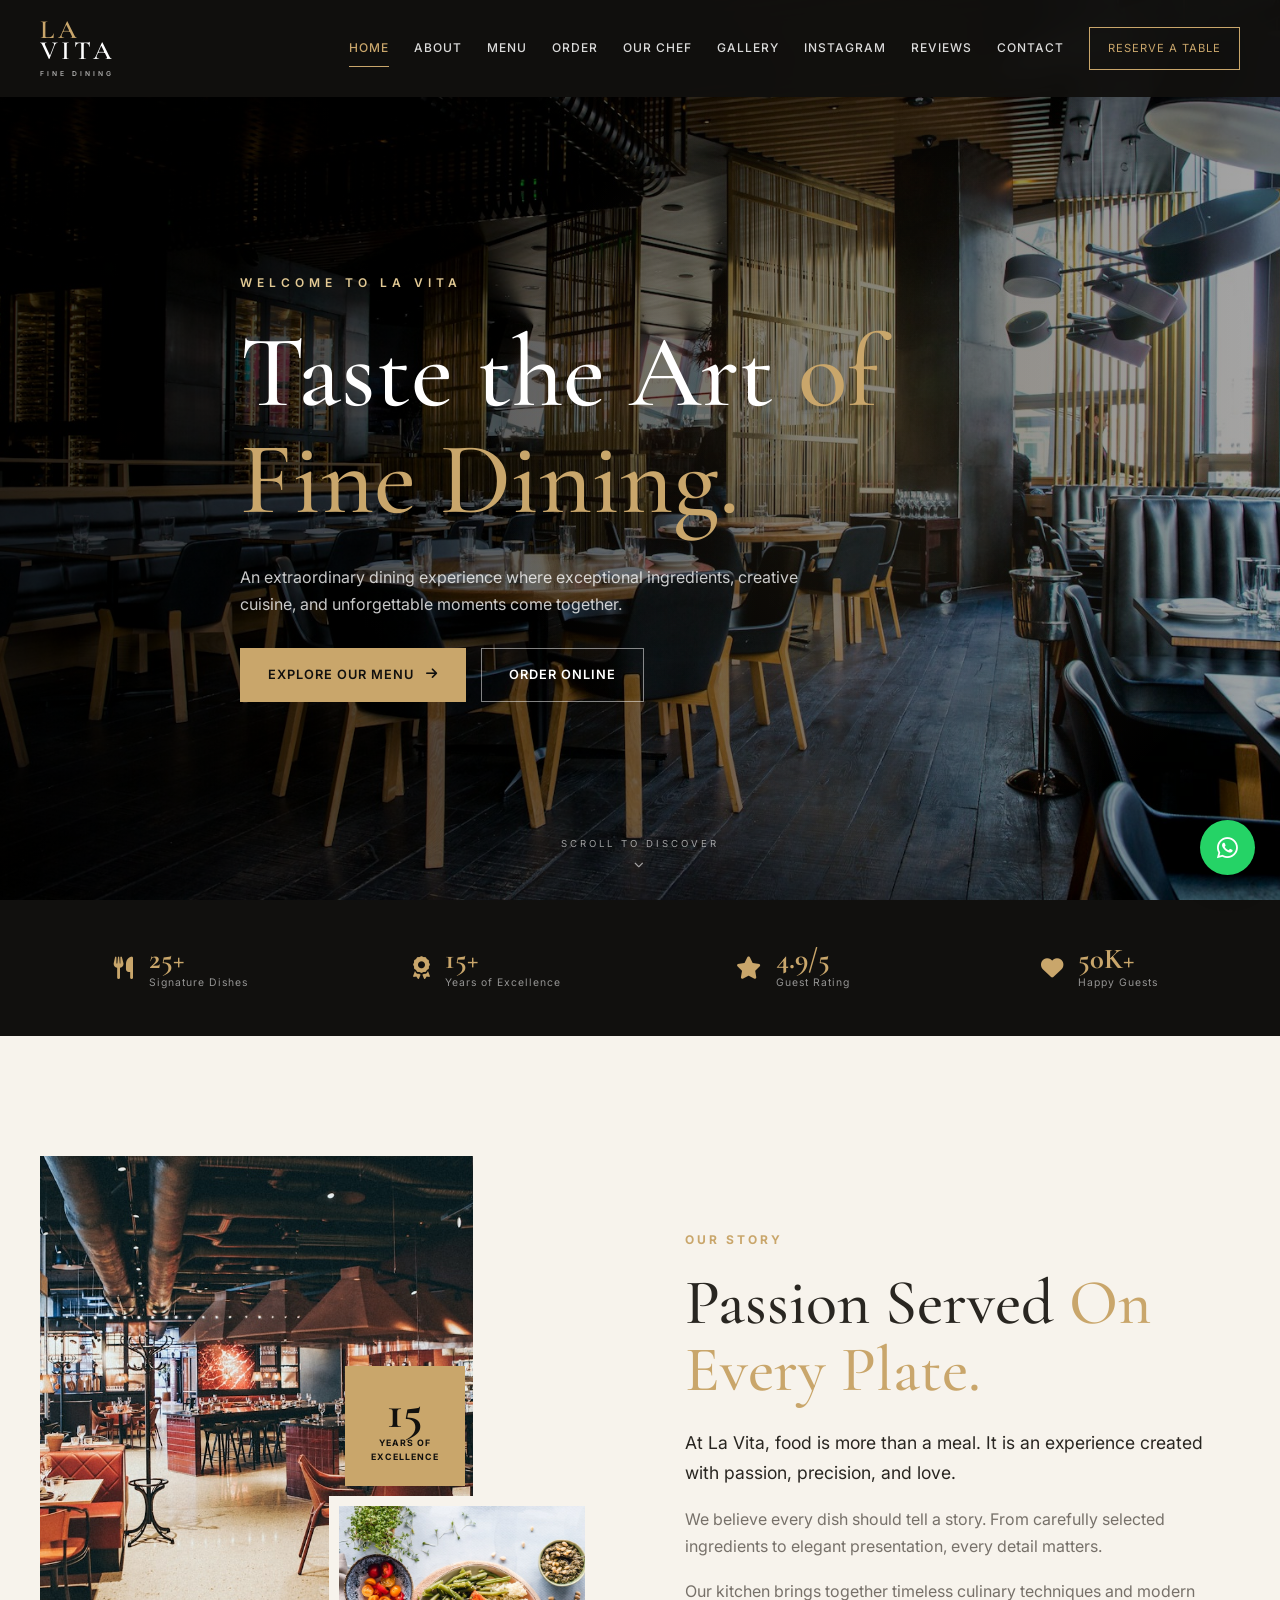
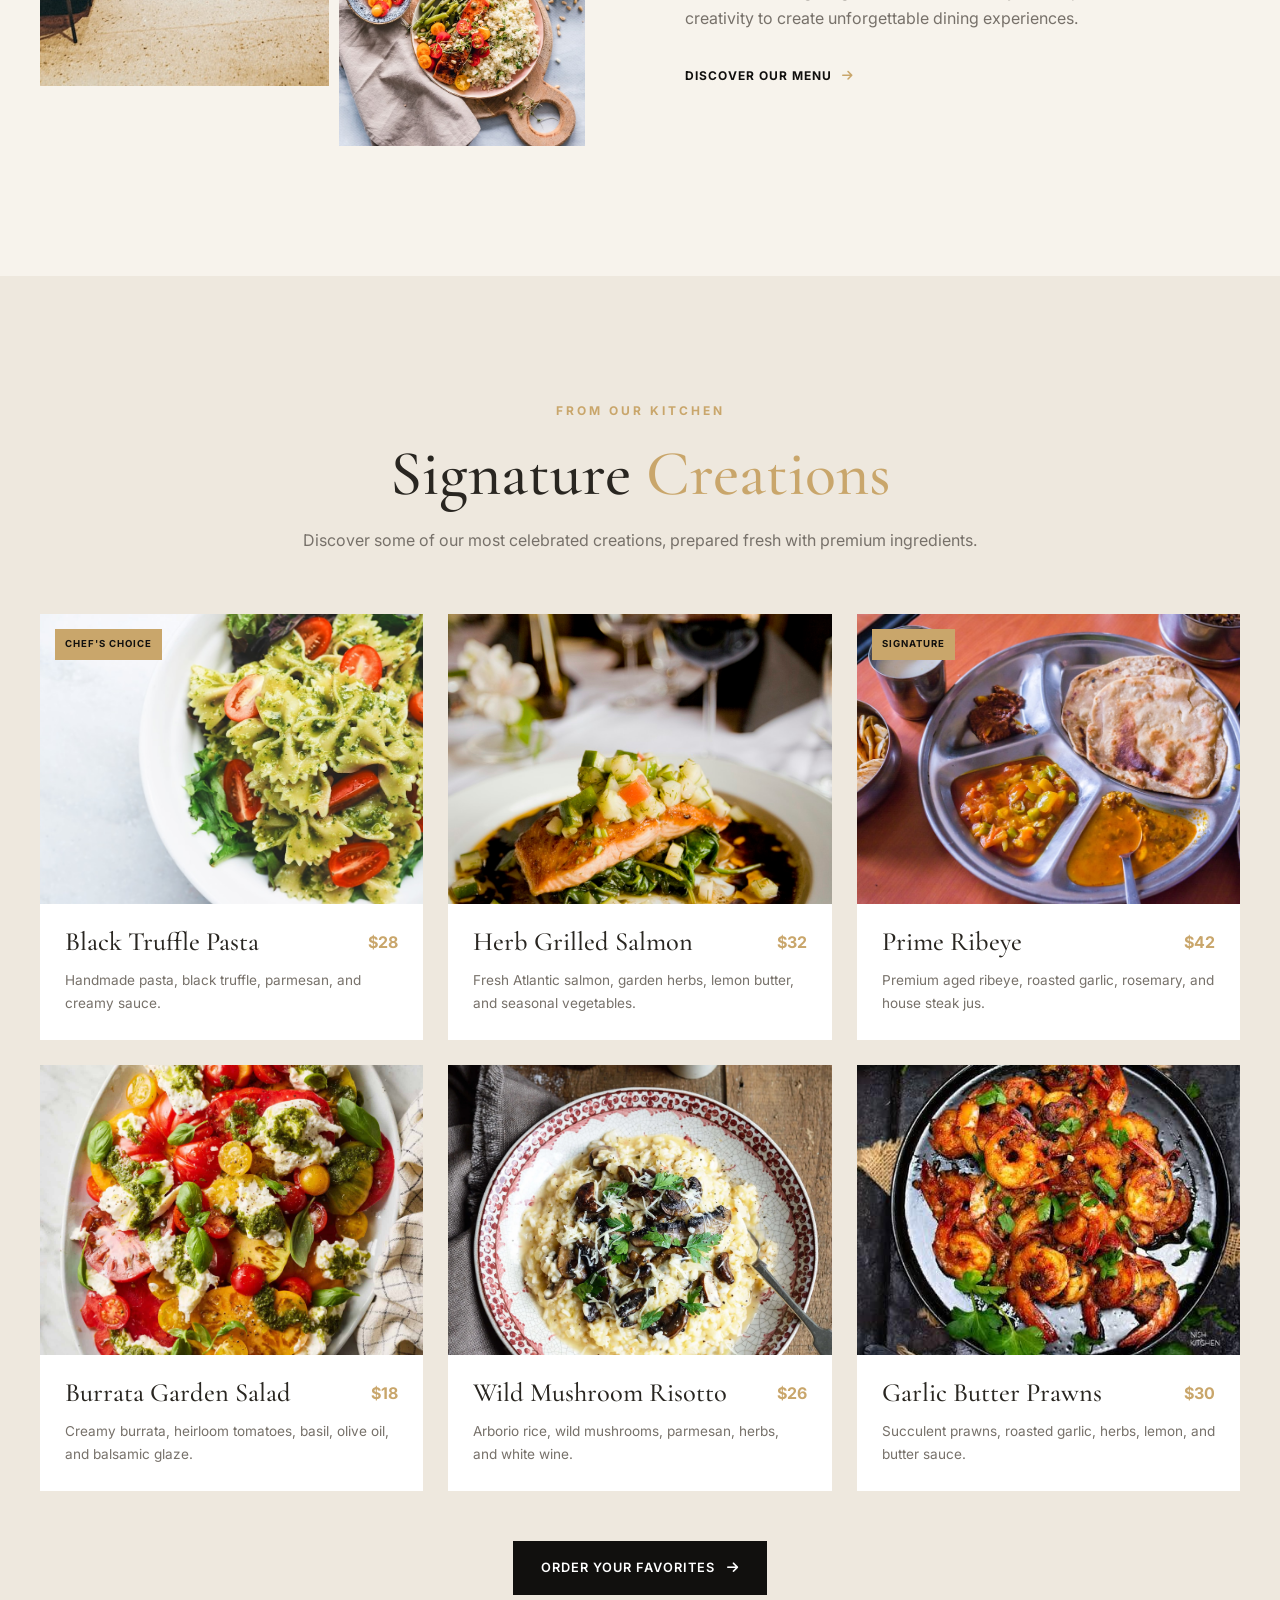
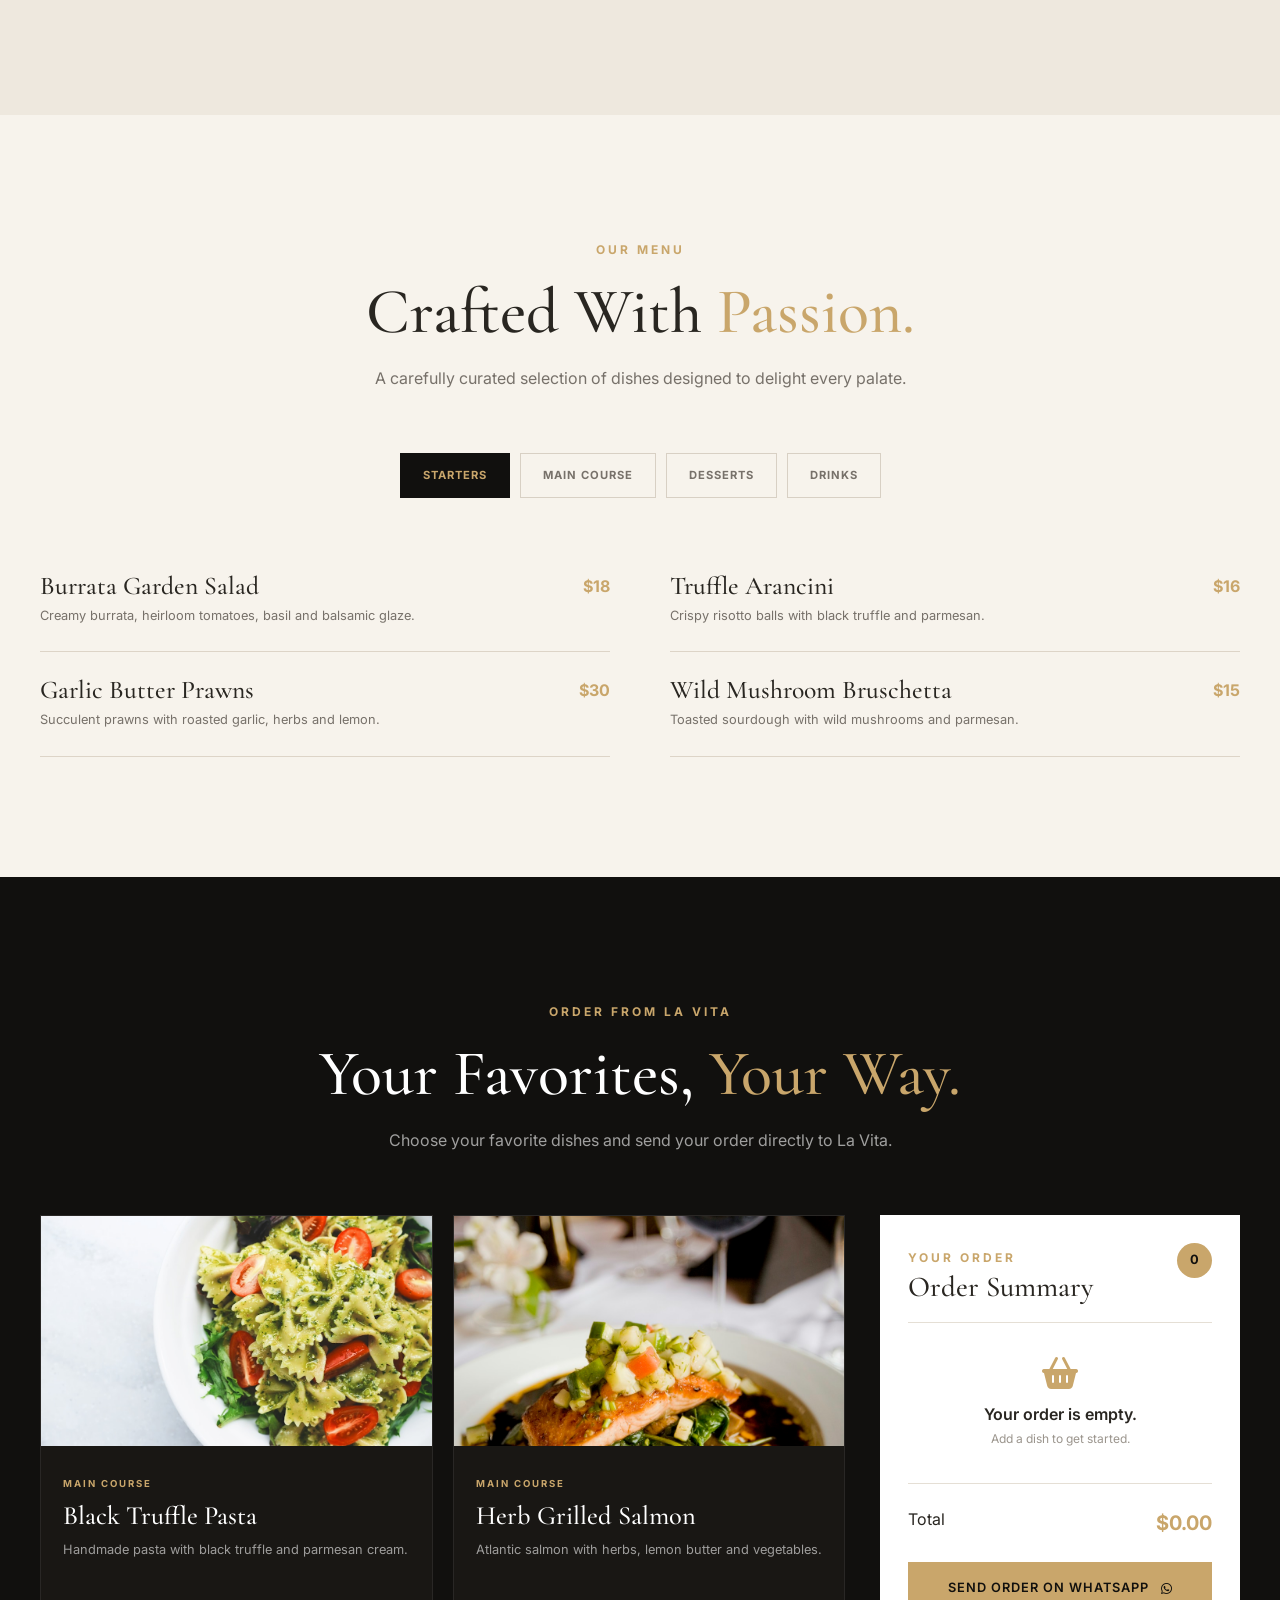
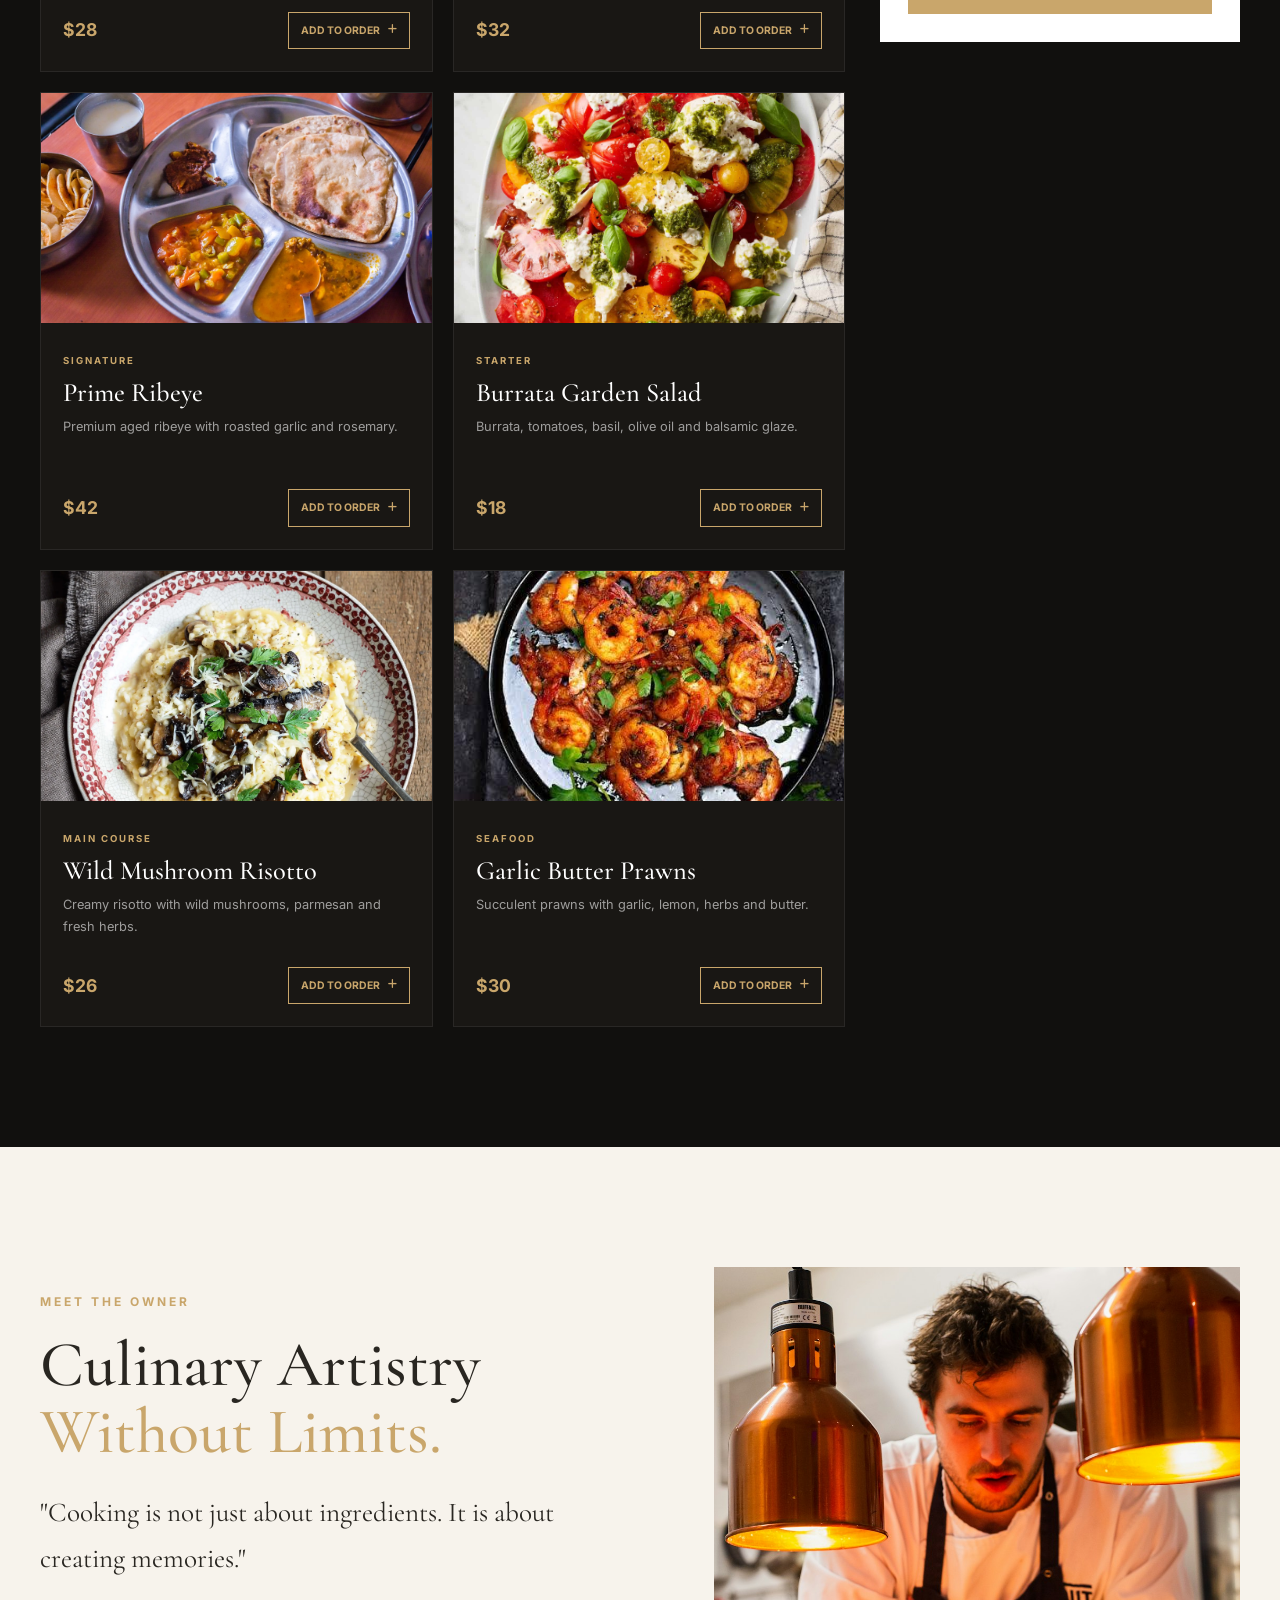
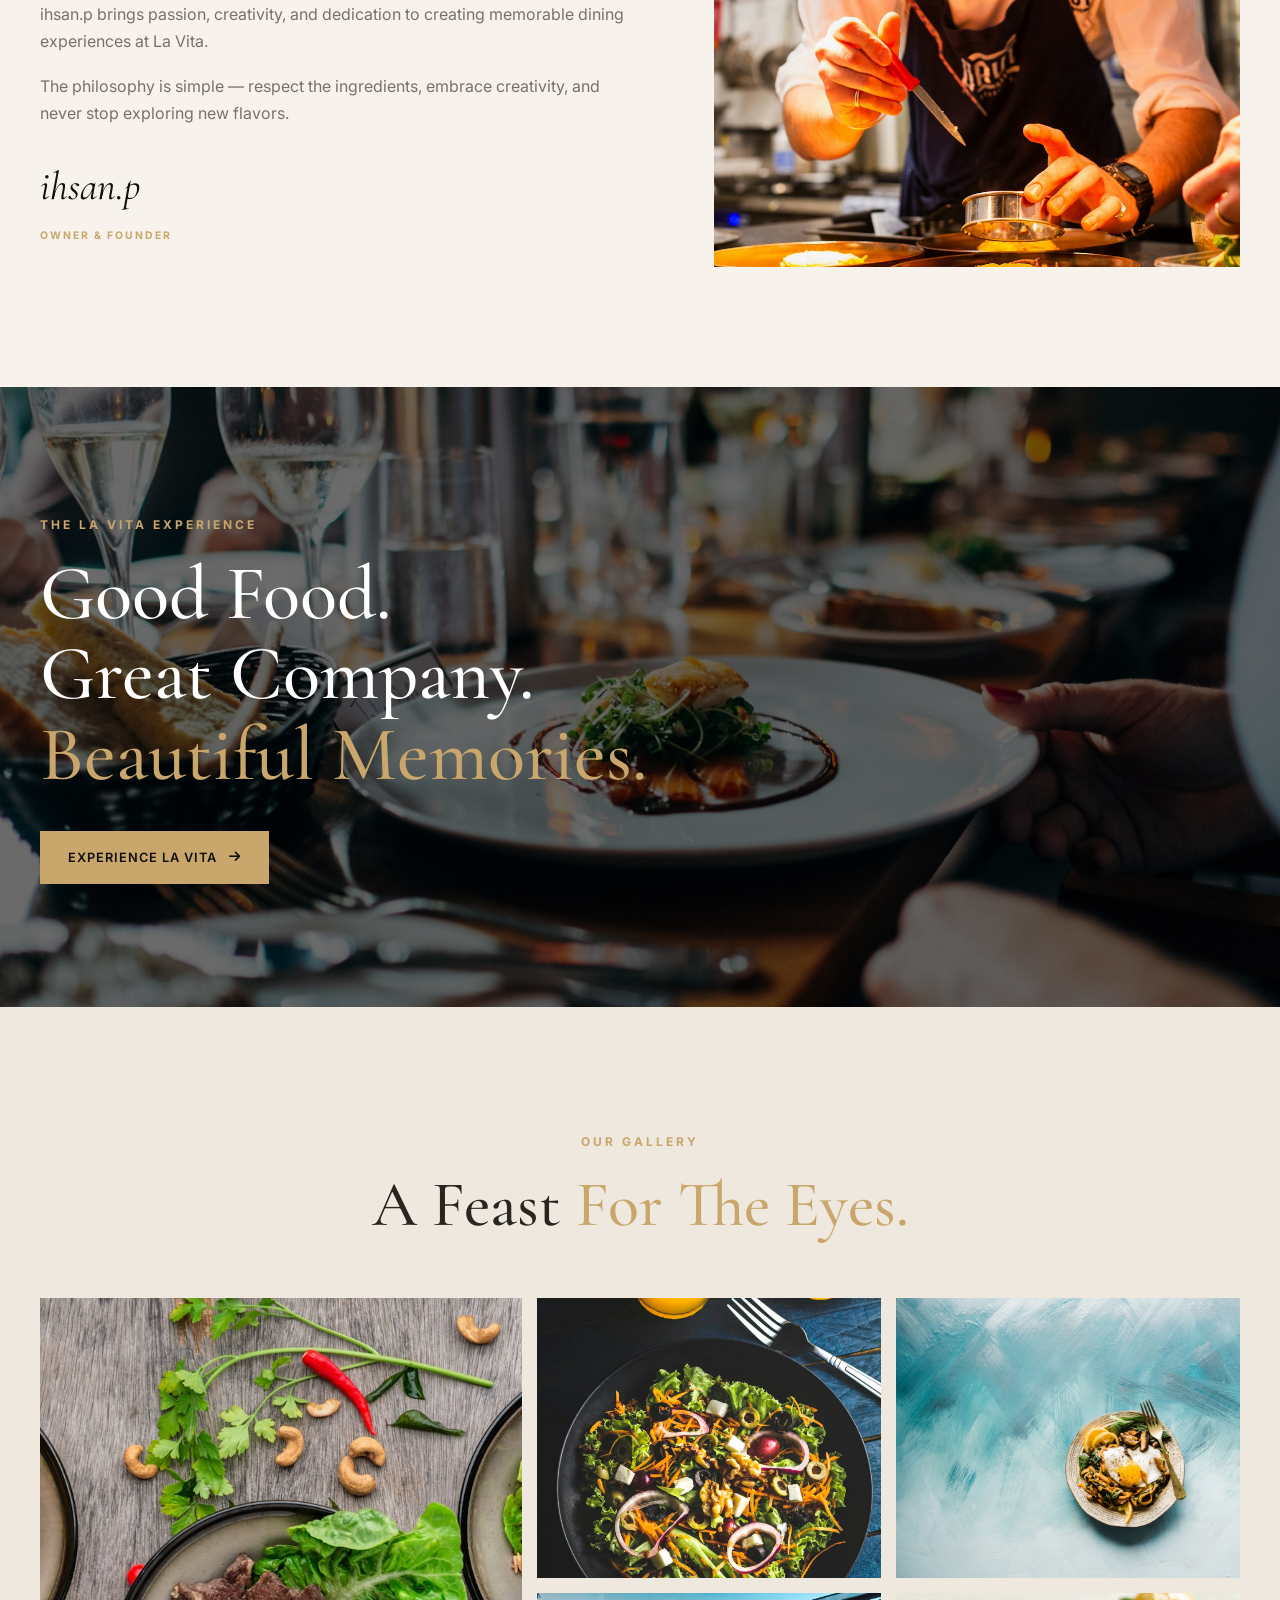
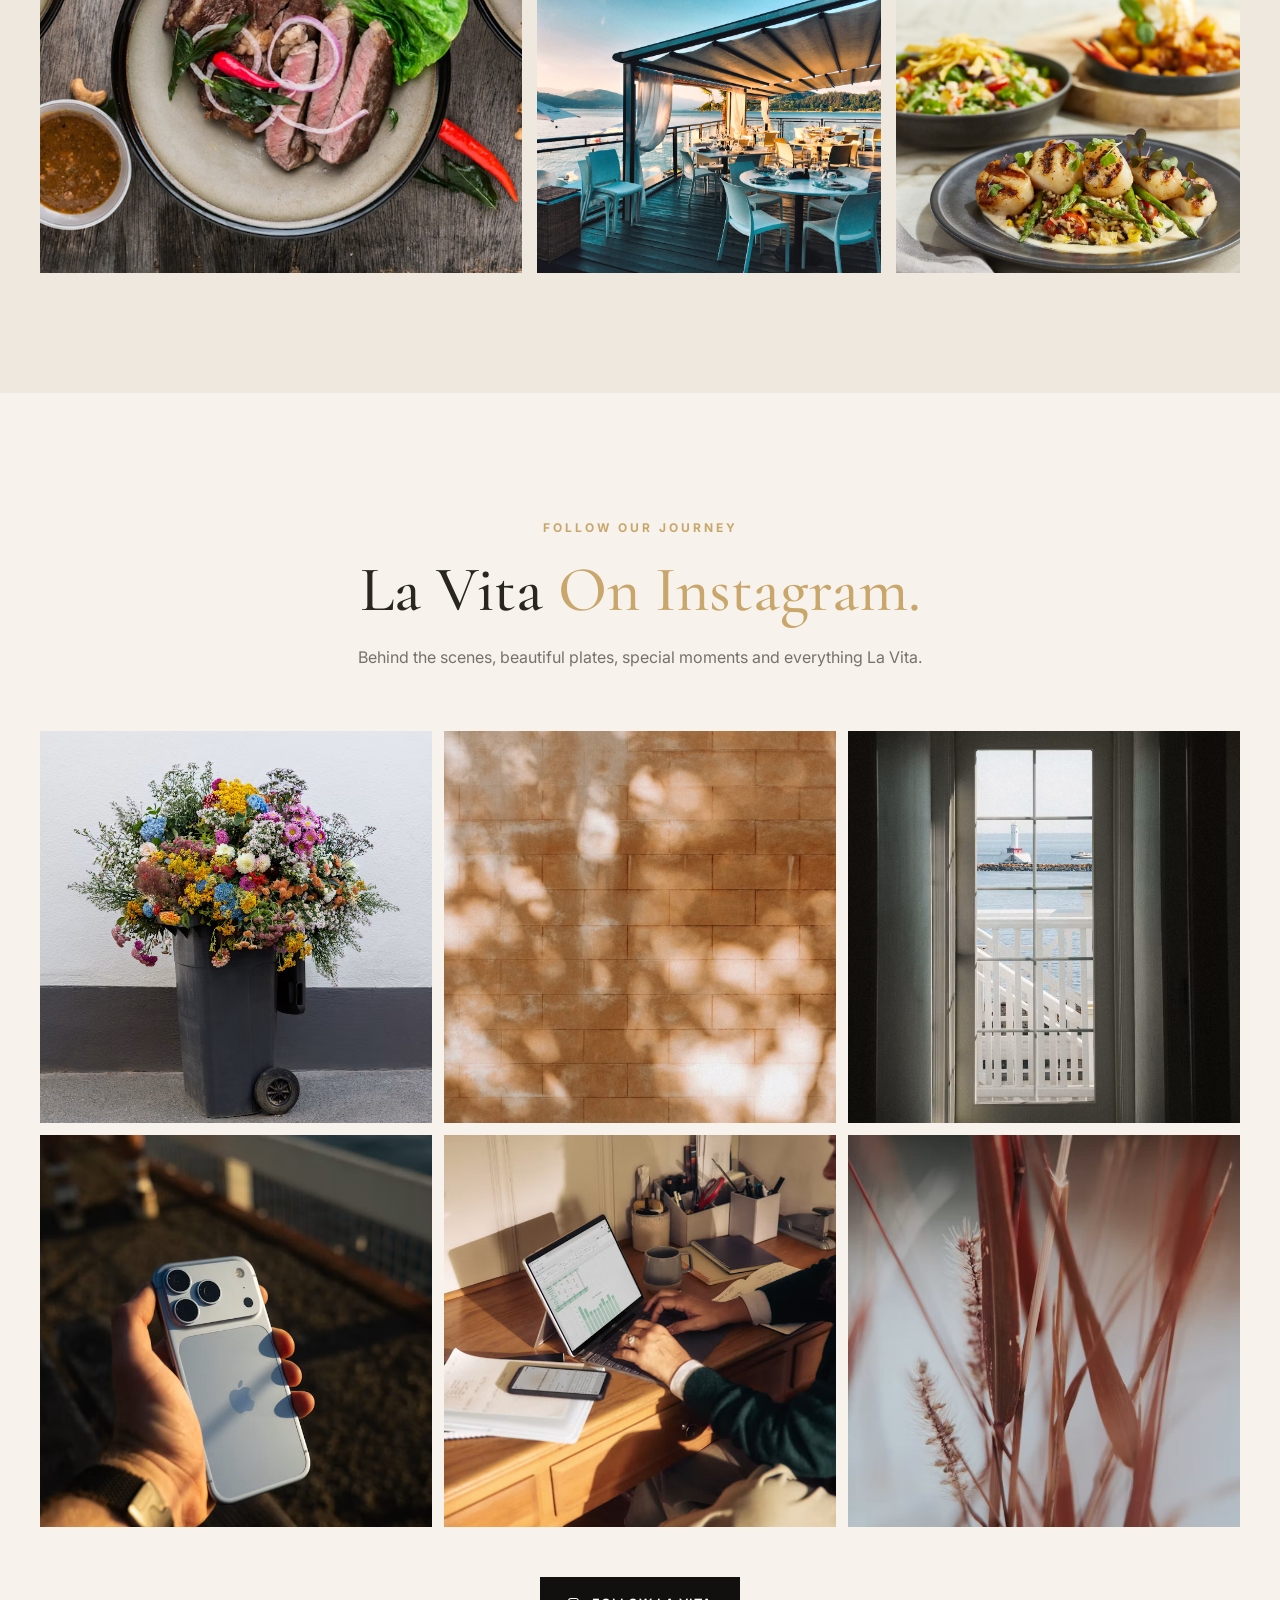
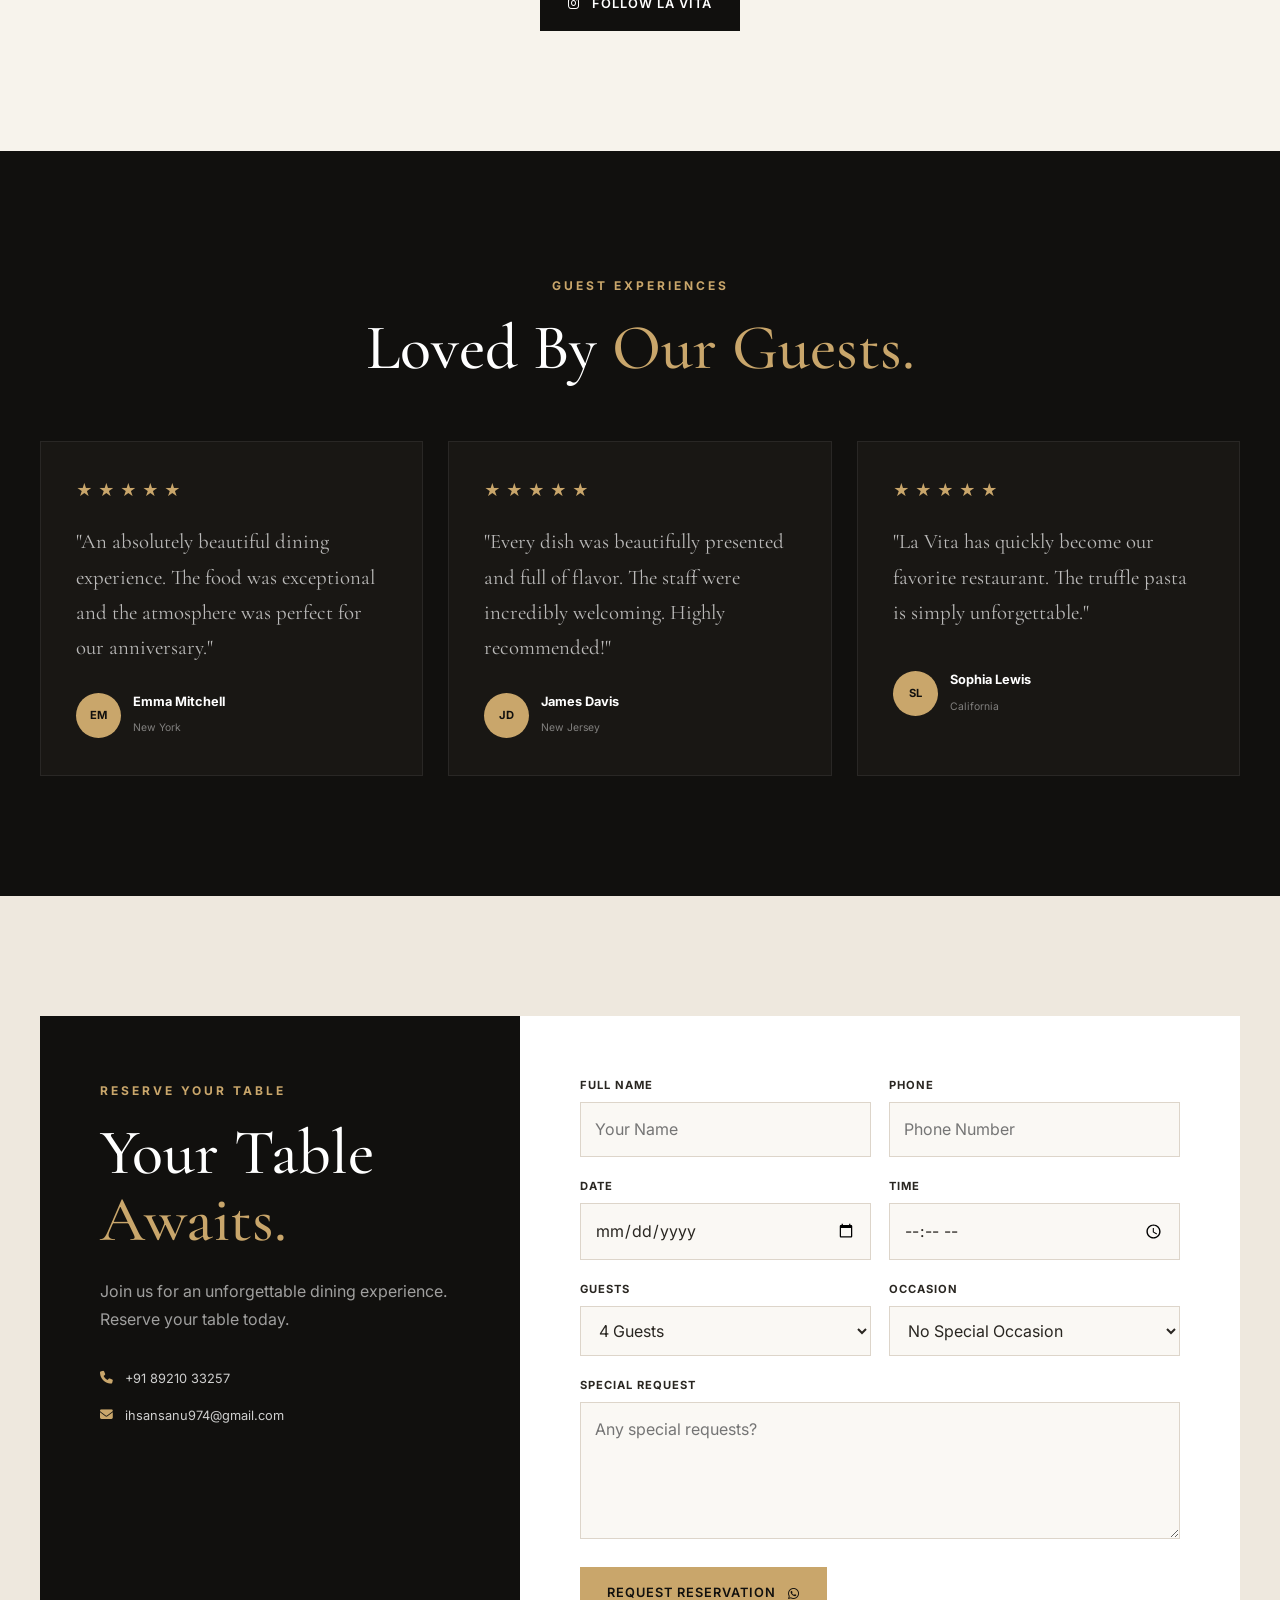
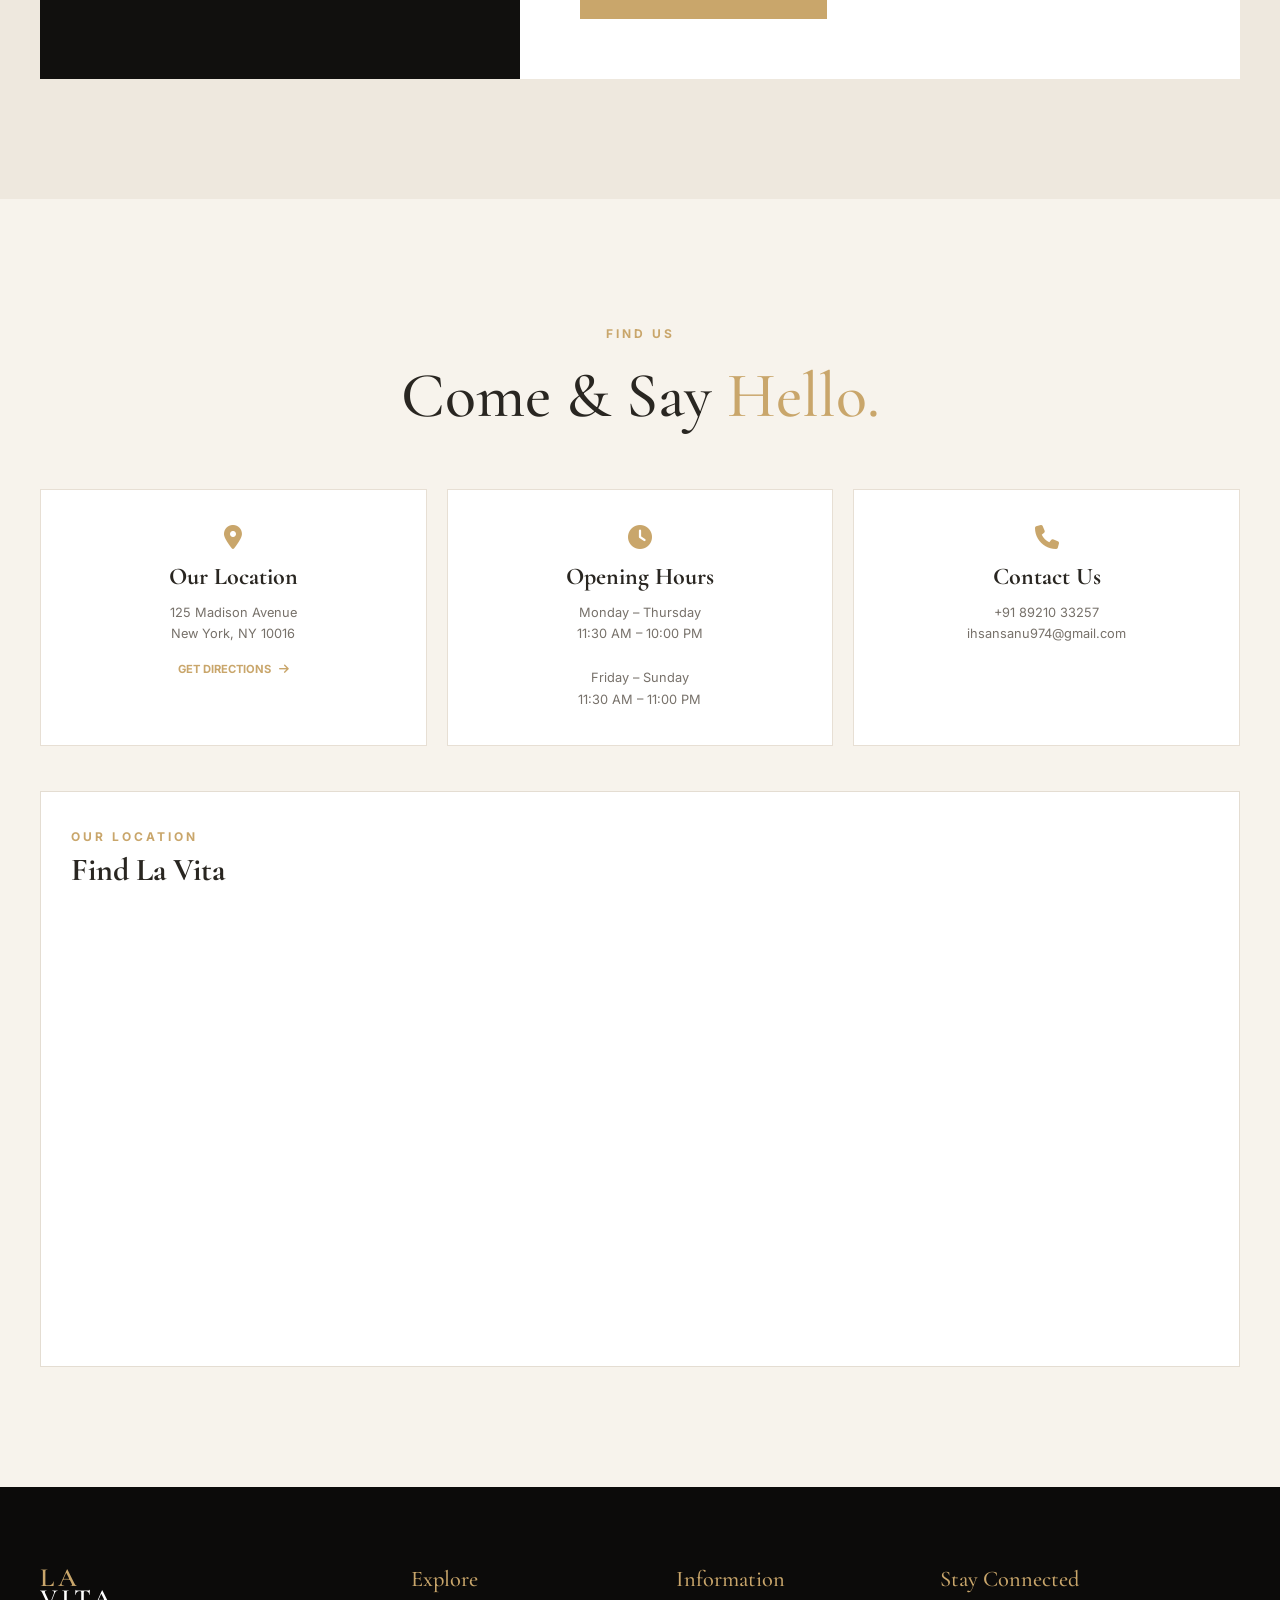
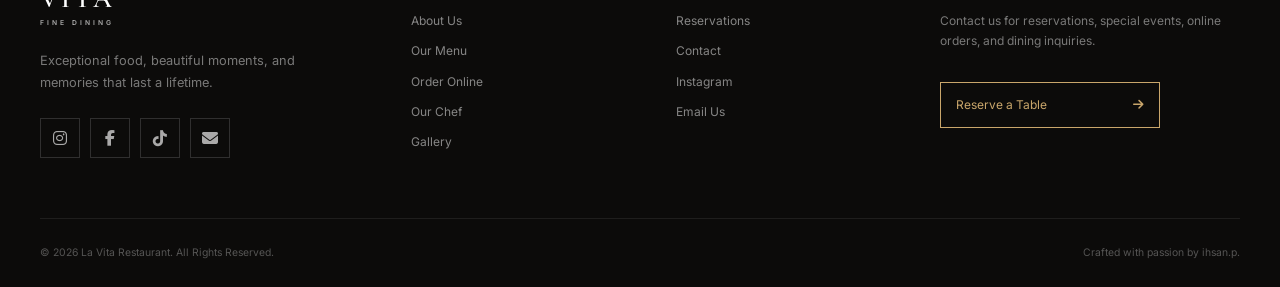
==== commit 06ba9852: "Update print statement from 'Hello' to 'Goodbye'" ====
--- a/index.html
+++ b/index.html
@@ -1,135 +1,1958 @@
 <!DOCTYPE html>
+
 <html lang="en">
 <head>
     <meta charset="UTF-8">
     <meta name="viewport" content="width=device-width, initial-scale=1.0">
-    <title>La Vita | Premium Dining</title>
-    <link href="https://googleapis.com" rel="stylesheet">
-    <style>
-        body {
-            background-color: #f7f3ec;
-            color: #292621;
-            font-family: 'Inter', sans-serif;
-            padding: 60px 20px;
-            margin: 0;
-            text-align: center;
-        }
-        .container {
-            max-width: 1200px;
-            margin: 0 auto;
-        }
-        .section-tag {
-            color: #c9a66b;
-            text-transform: uppercase;
-            letter-spacing: 2px;
-            font-size: 0.8rem;
-            font-weight: 600;
-        }
-        h1 {
-            font-family: 'Cormorant Garamond', serif;
-            font-size: clamp(2.5rem, 5vw, 4rem);
-            margin: 10px 0 20px;
-            font-weight: 500;
-        }
-        .subtitle {
-            color: #706b63;
-            max-width: 600px;
-            margin: 0 auto 50px;
-        }
-        .grid {
-            display: grid;
-            grid-template-columns: repeat(3, 1fr);
-            gap: 30px;
-            margin-bottom: 60px;
-            text-align: left;
-        }
-        .card {
-            background: #ffffff;
-            border: 1px solid #e6dfd5;
-            padding: 20px;
-        }
-        .card img {
-            width: 100%;
-            height: 220px;
-            object-fit: cover;
-        }
-        .card-header {
-            display: flex;
-            justify-content: space-between;
-            align-items: baseline;
-            margin: 15px 0 10px;
-        }
-        .card h3 {
-            font-family: 'Cormorant Garamond', serif;
-            font-size: 1.5rem;
-            margin: 0;
-        }
-        .price {
-            color: #c9a66b;
-            font-weight: 600;
-        }
-        .card p {
-            color: #8c8579;
-            font-size: 0.9rem;
-            margin: 0;
-            line-height: 1.5;
-        }
-        .order-trigger-btn {
-            display: inline-block;
-            background-color: #11100e;
-            color: #ffffff;
-            text-decoration: none;
-            padding: 15px 35px;
-            font-size: 0.8rem;
-            font-weight: 600;
-            letter-spacing: 2px;
-            text-transform: uppercase;
-            transition: background 0.2s;
-        }
-        .order-trigger-btn:hover {
-            background-color: #292621;
-        }
-        @media (max-width: 900px) { .grid { grid-template-columns: repeat(2, 1fr); } }
-        @media (max-width: 600px) { .grid { grid-template-columns: 1fr; } }
-    </style>
+
+
+<meta name="description"
+    content="La Vita Restaurant — Premium fine dining, handcrafted cuisine, unforgettable experiences and effortless food ordering.">
+
+<meta name="keywords"
+    content="La Vita Restaurant, fine dining, luxury restaurant, gourmet food, dinner, lunch, food ordering">
+
+<meta name="author" content="ihsan.p">
+
+<title>La Vita | Premium Restaurant & Fine Dining</title>
+
+<link rel="icon" href="favicon.svg" type="image/svg+xml">
+
+<!-- Google Fonts -->
+<link rel="preconnect" href="https://fonts.googleapis.com">
+<link rel="preconnect" href="https://fonts.gstatic.com" crossorigin>
+
+<link
+    href="https://fonts.googleapis.com/css2?family=Cormorant+Garamond:wght@400;500;600;700&family=Inter:wght@300;400;500;600;700&display=swap"
+    rel="stylesheet">
+
+<!-- Font Awesome -->
+<link
+    rel="stylesheet"
+    href="https://cdnjs.cloudflare.com/ajax/libs/font-awesome/6.5.2/css/all.min.css">
+
+<!-- CSS -->
+<link rel="stylesheet" href="style.css">
+
+
 </head>
+
 <body>
 
-    <div class="container">
-        <p class="section-tag">From Our Kitchen</p>
-        <h1>Signature Creations</h1>
-        <p class="subtitle">Discover some of our most celebrated creations, prepared fresh with premium ingredients.</p>
-
-        <div class="grid">
-            <div class="card">
-                <img src="https://unsplash.com" alt="Pasta">
-                <div class="card-header">
+<!-- ================= HEADER ================= -->
+
+<header class="header">
+
+
+<div class="container nav-container">
+
+    <a href="#home" class="logo">
+        <span>LA</span> VITA
+        <small>FINE DINING</small>
+    </a>
+
+    <nav class="navbar">
+
+        <a href="#home" class="nav-link active">Home</a>
+        <a href="#about" class="nav-link">About</a>
+        <a href="#menu" class="nav-link">Menu</a>
+        <a href="#order" class="nav-link">Order</a>
+        <a href="#chef" class="nav-link">Our Chef</a>
+        <a href="#gallery" class="nav-link">Gallery</a>
+        <a href="#instagram" class="nav-link">Instagram</a>
+        <a href="#reviews" class="nav-link">Reviews</a>
+        <a href="#contact" class="nav-link">Contact</a>
+
+        <a href="#reservation" class="nav-reservation">
+            Reserve a Table
+        </a>
+
+    </nav>
+
+    <button class="mobile-menu-btn"
+            aria-label="Open Menu"
+            aria-expanded="false">
+
+        <i class="fas fa-bars"></i>
+
+    </button>
+
+</div>
+
+
+</header>
+
+<!-- ================= MAIN ================= -->
+
+<main>
+
+<!-- ================= HERO ================= -->
+
+<section class="hero" id="home">
+
+
+<div class="hero-overlay"></div>
+
+<div class="container hero-content">
+
+    <span class="hero-subtitle">
+        WELCOME TO LA VITA
+    </span>
+
+    <h1>
+        Taste the Art
+        <span>of Fine Dining.</span>
+    </h1>
+
+    <p>
+        An extraordinary dining experience where
+        exceptional ingredients, creative cuisine,
+        and unforgettable moments come together.
+    </p>
+
+    <div class="hero-buttons">
+
+        <a href="menu.html" target="_blank" rel="noopener noreferrer" class="btn btn-primary">
+            Explore Our Menu
+            <i class="fas fa-arrow-right"></i>
+        </a>
+
+        <a href="#order" class="btn btn-outline">
+            Order Online
+        </a>
+
+    </div>
+
+</div>
+
+<div class="hero-scroll">
+
+    <span>SCROLL TO DISCOVER</span>
+
+    <i class="fas fa-chevron-down"></i>
+
+</div>
+
+
+</section>
+
+<!-- ================= STATS ================= -->
+
+<section class="intro-section">
+
+
+<div class="container">
+
+    <div class="intro-grid">
+
+        <div class="intro-item">
+            <i class="fas fa-utensils"></i>
+
+            <div>
+                <strong>25+</strong>
+                <span>Signature Dishes</span>
+            </div>
+        </div>
+
+
+        <div class="intro-item">
+            <i class="fas fa-award"></i>
+
+            <div>
+                <strong>15+</strong>
+                <span>Years of Excellence</span>
+            </div>
+        </div>
+
+
+        <div class="intro-item">
+            <i class="fas fa-star"></i>
+
+            <div>
+                <strong>4.9/5</strong>
+                <span>Guest Rating</span>
+            </div>
+        </div>
+
+
+        <div class="intro-item">
+            <i class="fas fa-heart"></i>
+
+            <div>
+                <strong>50K+</strong>
+                <span>Happy Guests</span>
+            </div>
+        </div>
+
+    </div>
+
+</div>
+
+
+</section>
+
+<!-- ================= ABOUT ================= -->
+
+<section class="about section-padding" id="about">
+
+
+<div class="container">
+
+    <div class="section-grid">
+
+        <div class="about-images">
+
+            <div class="about-image-main">
+
+                <img src="images/about-main.jpg"
+                     alt="La Vita Restaurant Interior"
+                     loading="lazy">
+
+            </div>
+
+
+            <div class="about-image-small">
+
+                <img src="images/about-food.jpg"
+                     alt="La Vita Signature Dish"
+                     loading="lazy">
+
+            </div>
+
+
+            <div class="experience-badge">
+
+                <strong>15</strong>
+
+                <span>
+                    YEARS OF<br>
+                    EXCELLENCE
+                </span>
+
+            </div>
+
+        </div>
+
+
+        <div class="about-content reveal">
+
+            <span class="section-label">
+                OUR STORY
+            </span>
+
+            <h2>
+                Passion Served
+                <span>On Every Plate.</span>
+            </h2>
+
+            <p class="lead">
+                At La Vita, food is more than a meal.
+                It is an experience created with passion,
+                precision, and love.
+            </p>
+
+            <p>
+                We believe every dish should tell a story.
+                From carefully selected ingredients to
+                elegant presentation, every detail matters.
+            </p>
+
+            <p>
+                Our kitchen brings together timeless culinary
+                techniques and modern creativity to create
+                unforgettable dining experiences.
+            </p>
+
+            <a href="#menu" class="text-link">
+
+                Discover Our Menu
+
+                <i class="fas fa-arrow-right"></i>
+
+            </a>
+
+        </div>
+
+    </div>
+
+</div>
+
+
+</section>
+
+<!-- ================= SIGNATURE ================= -->
+
+<section class="signature section-padding">
+
+
+<div class="container">
+
+    <div class="section-heading reveal">
+
+        <span class="section-label">
+            FROM OUR KITCHEN
+        </span>
+
+        <h2>
+            Signature
+            <span>Creations</span>
+        </h2>
+
+        <p>
+            Discover some of our most celebrated creations,
+            prepared fresh with premium ingredients.
+        </p>
+
+    </div>
+
+
+    <div class="dish-grid">
+
+
+        <!-- DISH 1 -->
+
+        <article class="dish-card reveal">
+
+            <div class="dish-image">
+
+                <img src="images/dish-1.jpg"
+                     alt="Black Truffle Pasta"
+                     loading="lazy">
+
+                <span class="dish-tag">
+                    CHEF'S CHOICE
+                </span>
+
+            </div>
+
+            <div class="dish-content">
+
+                <div class="dish-title">
+
                     <h3>Black Truffle Pasta</h3>
-                    <span class="price">$28</span>
-                </div>
-                <p>Handmade pasta, black truffle, parmesan, and creamy sauce.</p>
-            </div>
-            <div class="card">
-                <img src="https://unsplash.com" alt="Salmon">
-                <div class="card-header">
+
+                    <span>$28</span>
+
+                </div>
+
+                <p>
+                    Handmade pasta, black truffle,
+                    parmesan, and creamy sauce.
+                </p>
+
+            </div>
+
+        </article>
+
+
+        <!-- DISH 2 -->
+
+        <article class="dish-card reveal">
+
+            <div class="dish-image">
+
+                <img src="images/dish-2.jpg"
+                     alt="Herb Grilled Salmon"
+                     loading="lazy">
+
+            </div>
+
+            <div class="dish-content">
+
+                <div class="dish-title">
+
                     <h3>Herb Grilled Salmon</h3>
-                    <span class="price">$32</span>
-                </div>
-                <p>Fresh Atlantic salmon, garden herbs, lemon butter, and seasonal vegetables.</p>
-            </div>
-            <div class="card">
-                <img src="https://unsplash.com" alt="Ribeye">
-                <div class="card-header">
+
+                    <span>$32</span>
+
+                </div>
+
+                <p>
+                    Fresh Atlantic salmon, garden herbs,
+                    lemon butter, and seasonal vegetables.
+                </p>
+
+            </div>
+
+        </article>
+
+
+        <!-- DISH 3 -->
+
+        <article class="dish-card reveal">
+
+            <div class="dish-image">
+
+                <img src="images/dish-3.jpg"
+                     alt="Prime Ribeye"
+                     loading="lazy">
+
+                <span class="dish-tag">
+                    SIGNATURE
+                </span>
+
+            </div>
+
+            <div class="dish-content">
+
+                <div class="dish-title">
+
                     <h3>Prime Ribeye</h3>
-                    <span class="price">$42</span>
-                </div>
-                <p>Premium aged ribeye, roasted garlic, rosemary, and house steak jus.</p>
-            </div>
-        </div>
-
-        <!-- ഇതാണ് പുതിയ ടാബിൽ ഓർഡർ പേജ് തുറക്കുന്ന ലിങ്ക് -->
-        <a href="order.html" target="_blank" class="order-trigger-btn">Order Your Favorites →</a>
-    </div>
+
+                    <span>$42</span>
+
+                </div>
+
+                <p>
+                    Premium aged ribeye, roasted garlic,
+                    rosemary, and house steak jus.
+                </p>
+
+            </div>
+
+        </article>
+
+
+        <!-- DISH 4 -->
+
+        <article class="dish-card reveal">
+
+            <div class="dish-image">
+
+                <img src="images/dish-4.jpg"
+                     alt="Burrata Garden Salad"
+                     loading="lazy">
+
+            </div>
+
+            <div class="dish-content">
+
+                <div class="dish-title">
+
+                    <h3>Burrata Garden Salad</h3>
+
+                    <span>$18</span>
+
+                </div>
+
+                <p>
+                    Creamy burrata, heirloom tomatoes,
+                    basil, olive oil, and balsamic glaze.
+                </p>
+
+            </div>
+
+        </article>
+
+
+        <!-- DISH 5 -->
+
+        <article class="dish-card reveal">
+
+            <div class="dish-image">
+
+                <img src="images/dish-5.jpg"
+                     alt="Wild Mushroom Risotto"
+                     loading="lazy">
+
+            </div>
+
+            <div class="dish-content">
+
+                <div class="dish-title">
+
+                    <h3>Wild Mushroom Risotto</h3>
+
+                    <span>$26</span>
+
+                </div>
+
+                <p>
+                    Arborio rice, wild mushrooms,
+                    parmesan, herbs, and white wine.
+                </p>
+
+            </div>
+
+        </article>
+
+
+        <!-- DISH 6 -->
+
+        <article class="dish-card reveal">
+
+            <div class="dish-image">
+
+                <img src="images/dish-6.jpg"
+                     alt="Garlic Butter Prawns"
+                     loading="lazy">
+
+            </div>
+
+            <div class="dish-content">
+
+                <div class="dish-title">
+
+                    <h3>Garlic Butter Prawns</h3>
+
+                    <span>$30</span>
+
+                </div>
+
+                <p>
+                    Succulent prawns, roasted garlic,
+                    herbs, lemon, and butter sauce.
+                </p>
+
+            </div>
+
+        </article>
+
+    </div>
+
+
+    <div class="center-button">
+
+        <a href="#order" class="btn btn-dark">
+
+            Order Your Favorites
+
+            <i class="fas fa-arrow-right"></i>
+
+        </a>
+
+    </div>
+
+</div>
+
+
+</section>
+
+<!-- ================= MENU ================= -->
+
+<section class="menu-section section-padding" id="menu">
+
+
+<div class="container">
+
+    <div class="section-heading reveal">
+
+        <span class="section-label">
+            OUR MENU
+        </span>
+
+        <h2>
+            Crafted With
+            <span>Passion.</span>
+        </h2>
+
+        <p>
+            A carefully curated selection of dishes
+            designed to delight every palate.
+        </p>
+
+    </div>
+
+
+    <div class="menu-tabs">
+
+        <button class="menu-tab active"
+                data-category="starters">
+            Starters
+        </button>
+
+        <button class="menu-tab"
+                data-category="mains">
+            Main Course
+        </button>
+
+        <button class="menu-tab"
+                data-category="desserts">
+            Desserts
+        </button>
+
+        <button class="menu-tab"
+                data-category="drinks">
+            Drinks
+        </button>
+
+    </div>
+
+
+    <div class="menu-list" id="menuList"></div>
+
+</div>
+
+
+</section>
+
+<!-- ================= FOOD ORDERING ================= -->
+
+<section class="food-order section-padding" id="order">
+
+
+<div class="container">
+
+    <div class="section-heading reveal">
+
+        <span class="section-label">
+            ORDER FROM LA VITA
+        </span>
+
+        <h2>
+            Your Favorites,
+            <span>Your Way.</span>
+        </h2>
+
+        <p>
+            Choose your favorite dishes and send
+            your order directly to La Vita.
+        </p>
+
+    </div>
+
+
+    <div class="order-layout">
+
+
+        <!-- ORDER ITEMS -->
+
+        <div class="order-products">
+
+
+            <article class="order-card reveal">
+
+                <img src="images/dish-1.jpg"
+                     alt="Black Truffle Pasta"
+                     loading="lazy">
+
+                <div class="order-card-content">
+
+                    <span class="order-category">
+                        MAIN COURSE
+                    </span>
+
+                    <h3>Black Truffle Pasta</h3>
+
+                    <p>
+                        Handmade pasta with black truffle
+                        and parmesan cream.
+                    </p>
+
+                    <div class="order-bottom">
+
+                        <strong>$28</strong>
+
+                        <button class="add-to-cart"
+                                data-name="Black Truffle Pasta"
+                                data-price="28">
+
+                            Add to Order
+                            <i class="fas fa-plus"></i>
+
+                        </button>
+
+                    </div>
+
+                </div>
+
+            </article>
+
+
+            <article class="order-card reveal">
+
+                <img src="images/dish-2.jpg"
+                     alt="Herb Grilled Salmon"
+                     loading="lazy">
+
+                <div class="order-card-content">
+
+                    <span class="order-category">
+                        MAIN COURSE
+                    </span>
+
+                    <h3>Herb Grilled Salmon</h3>
+
+                    <p>
+                        Atlantic salmon with herbs,
+                        lemon butter and vegetables.
+                    </p>
+
+                    <div class="order-bottom">
+
+                        <strong>$32</strong>
+
+                        <button class="add-to-cart"
+                                data-name="Herb Grilled Salmon"
+                                data-price="32">
+
+                            Add to Order
+                            <i class="fas fa-plus"></i>
+
+                        </button>
+
+                    </div>
+
+                </div>
+
+            </article>
+
+
+            <article class="order-card reveal">
+
+                <img src="images/dish-3.jpg"
+                     alt="Prime Ribeye"
+                     loading="lazy">
+
+                <div class="order-card-content">
+
+                    <span class="order-category">
+                        SIGNATURE
+                    </span>
+
+                    <h3>Prime Ribeye</h3>
+
+                    <p>
+                        Premium aged ribeye with
+                        roasted garlic and rosemary.
+                    </p>
+
+                    <div class="order-bottom">
+
+                        <strong>$42</strong>
+
+                        <button class="add-to-cart"
+                                data-name="Prime Ribeye"
+                                data-price="42">
+
+                            Add to Order
+                            <i class="fas fa-plus"></i>
+
+                        </button>
+
+                    </div>
+
+                </div>
+
+            </article>
+
+
+            <article class="order-card reveal">
+
+                <img src="images/dish-4.jpg"
+                     alt="Burrata Garden Salad"
+                     loading="lazy">
+
+                <div class="order-card-content">
+
+                    <span class="order-category">
+                        STARTER
+                    </span>
+
+                    <h3>Burrata Garden Salad</h3>
+
+                    <p>
+                        Burrata, tomatoes, basil,
+                        olive oil and balsamic glaze.
+                    </p>
+
+                    <div class="order-bottom">
+
+                        <strong>$18</strong>
+
+                        <button class="add-to-cart"
+                                data-name="Burrata Garden Salad"
+                                data-price="18">
+
+                            Add to Order
+                            <i class="fas fa-plus"></i>
+
+                        </button>
+
+                    </div>
+
+                </div>
+
+            </article>
+
+
+            <article class="order-card reveal">
+
+                <img src="images/dish-5.jpg"
+                     alt="Wild Mushroom Risotto"
+                     loading="lazy">
+
+                <div class="order-card-content">
+
+                    <span class="order-category">
+                        MAIN COURSE
+                    </span>
+
+                    <h3>Wild Mushroom Risotto</h3>
+
+                    <p>
+                        Creamy risotto with wild mushrooms,
+                        parmesan and fresh herbs.
+                    </p>
+
+                    <div class="order-bottom">
+
+                        <strong>$26</strong>
+
+                        <button class="add-to-cart"
+                                data-name="Wild Mushroom Risotto"
+                                data-price="26">
+
+                            Add to Order
+                            <i class="fas fa-plus"></i>
+
+                        </button>
+
+                    </div>
+
+                </div>
+
+            </article>
+
+
+            <article class="order-card reveal">
+
+                <img src="images/dish-6.jpg"
+                     alt="Garlic Butter Prawns"
+                     loading="lazy">
+
+                <div class="order-card-content">
+
+                    <span class="order-category">
+                        SEAFOOD
+                    </span>
+
+                    <h3>Garlic Butter Prawns</h3>
+
+                    <p>
+                        Succulent prawns with garlic,
+                        lemon, herbs and butter.
+                    </p>
+
+                    <div class="order-bottom">
+
+                        <strong>$30</strong>
+
+                        <button class="add-to-cart"
+                                data-name="Garlic Butter Prawns"
+                                data-price="30">
+
+                            Add to Order
+                            <i class="fas fa-plus"></i>
+
+                        </button>
+
+                    </div>
+
+                </div>
+
+            </article>
+
+        </div>
+
+
+        <!-- CART -->
+
+        <aside class="order-cart reveal">
+
+            <div class="cart-header">
+
+                <div>
+
+                    <span class="section-label">
+                        YOUR ORDER
+                    </span>
+
+                    <h3>
+                        Order Summary
+                    </h3>
+
+                </div>
+
+                <span class="cart-count"
+                      id="cartCount">
+                    0
+                </span>
+
+            </div>
+
+
+            <div class="cart-items"
+                 id="cartItems">
+
+                <div class="empty-cart">
+
+                    <i class="fas fa-basket-shopping"></i>
+
+                    <p>
+                        Your order is empty.
+                    </p>
+
+                    <span>
+                        Add a dish to get started.
+                    </span>
+
+                </div>
+
+            </div>
+
+
+            <div class="cart-total">
+
+                <span>Total</span>
+
+                <strong id="cartTotal">
+                    $0
+                </strong>
+
+            </div>
+
+
+            <button class="btn btn-primary order-now-btn"
+                    id="orderNowBtn">
+
+                Send Order on WhatsApp
+
+                <i class="fab fa-whatsapp"></i>
+
+            </button>
+
+        </aside>
+
+    </div>
+
+</div>
+
+
+</section>
+
+<!-- ================= CHEF ================= -->
+
+<section class="chef section-padding" id="chef">
+
+
+<div class="container">
+
+    <div class="section-grid chef-grid">
+
+        <div class="chef-content reveal">
+
+            <span class="section-label">
+                MEET THE OWNER
+            </span>
+
+            <h2>
+                Culinary Artistry
+                <span>Without Limits.</span>
+            </h2>
+
+            <p class="lead">
+                "Cooking is not just about ingredients.
+                It is about creating memories."
+            </p>
+
+            <p>
+                ihsan.p brings passion, creativity, and
+                dedication to creating memorable dining
+                experiences at La Vita.
+            </p>
+
+            <p>
+                The philosophy is simple — respect the
+                ingredients, embrace creativity, and never
+                stop exploring new flavors.
+            </p>
+
+            <div class="chef-signature">
+                ihsan.p
+            </div>
+
+            <span class="chef-role">
+                Owner & Founder
+            </span>
+
+        </div>
+
+
+        <div class="chef-image reveal">
+
+            <img src="images/chef.jpg"
+                 alt="La Vita Owner"
+                 loading="lazy">
+
+        </div>
+
+    </div>
+
+</div>
+
+
+</section>
+
+<!-- ================= EXPERIENCE ================= -->
+
+<section class="experience-section">
+
+
+<div class="experience-overlay"></div>
+
+<div class="container experience-content reveal">
+
+    <span class="section-label">
+        THE LA VITA EXPERIENCE
+    </span>
+
+    <h2>
+        Good Food.<br>
+        Great Company.<br>
+        <span>Beautiful Memories.</span>
+    </h2>
+
+    <a href="#reservation"
+       class="btn btn-primary">
+
+        Experience La Vita
+
+        <i class="fas fa-arrow-right"></i>
+
+    </a>
+
+</div>
+
+
+</section>
+
+<!-- ================= GALLERY ================= -->
+
+<section class="gallery section-padding" id="gallery">
+
+
+<div class="container">
+
+    <div class="section-heading reveal">
+
+        <span class="section-label">
+            OUR GALLERY
+        </span>
+
+        <h2>
+            A Feast
+            <span>For The Eyes.</span>
+        </h2>
+
+    </div>
+
+
+    <div class="gallery-grid">
+
+        <div class="gallery-item gallery-large reveal">
+
+            <img src="images/gallery-1.jpg"
+                 alt="La Vita Food"
+                 loading="lazy">
+
+        </div>
+
+
+        <div class="gallery-item reveal">
+
+            <img src="images/gallery-2.jpg"
+                 alt="La Vita Dining"
+                 loading="lazy">
+
+        </div>
+
+
+        <div class="gallery-item reveal">
+
+            <img src="images/gallery-3.jpg"
+                 alt="Restaurant Interior"
+                 loading="lazy">
+
+        </div>
+
+
+        <div class="gallery-item reveal">
+
+            <img src="images/gallery-4.jpg"
+                 alt="Chef Cooking"
+                 loading="lazy">
+
+        </div>
+
+
+        <div class="gallery-item reveal">
+
+            <img src="images/gallery-5.jpg"
+                 alt="Gourmet Food"
+                 loading="lazy">
+
+        </div>
+
+    </div>
+
+</div>
+
+
+</section>
+
+<!-- ================= INSTAGRAM ================= -->
+
+<section class="instagram section-padding"
+         id="instagram">
+
+
+<div class="container">
+
+    <div class="section-heading reveal">
+
+        <span class="section-label">
+            FOLLOW OUR JOURNEY
+        </span>
+
+        <h2>
+            La Vita
+            <span>On Instagram.</span>
+        </h2>
+
+        <p>
+            Behind the scenes, beautiful plates,
+            special moments and everything La Vita.
+        </p>
+
+    </div>
+
+
+    <div class="instagram-grid">
+
+
+        <a href="https://instagram.com" target="_blank" rel="noopener noreferrer"
+           class="instagram-item reveal">
+
+            <img src="images/insta-1.jpg"
+                 alt="La Vita Instagram"
+                 loading="lazy">
+
+            <span class="instagram-overlay">
+                <i class="fab fa-instagram"></i>
+            </span>
+
+        </a>
+
+
+        <a href="https://instagram.com" target="_blank" rel="noopener noreferrer"
+           class="instagram-item reveal">
+
+            <img src="images/insta-2.jpg"
+                 alt="La Vita Instagram"
+                 loading="lazy">
+
+            <span class="instagram-overlay">
+                <i class="fab fa-instagram"></i>
+            </span>
+
+        </a>
+
+
+        <a href="https://instagram.com" target="_blank" rel="noopener noreferrer"
+           class="instagram-item reveal">
+
+            <img src="images/insta-3.jpg"
+                 alt="La Vita Instagram"
+                 loading="lazy">
+
+            <span class="instagram-overlay">
+                <i class="fab fa-instagram"></i>
+            </span>
+
+        </a>
+
+
+        <a href="https://instagram.com" target="_blank" rel="noopener noreferrer"
+           class="instagram-item reveal">
+
+            <img src="images/insta-4.jpg"
+                 alt="La Vita Instagram"
+                 loading="lazy">
+
+            <span class="instagram-overlay">
+                <i class="fab fa-instagram"></i>
+            </span>
+
+        </a>
+
+
+        <a href="https://instagram.com" target="_blank" rel="noopener noreferrer"
+           class="instagram-item reveal">
+
+            <img src="images/insta-5.jpg"
+                 alt="La Vita Instagram"
+                 loading="lazy">
+
+            <span class="instagram-overlay">
+                <i class="fab fa-instagram"></i>
+            </span>
+
+        </a>
+
+
+       <a href="https://instagram.com" target="_blank" rel="noopener noreferrer"
+           class="instagram-item reveal">
+
+            <img src="images/insta-6.jpg"
+                 alt="La Vita Instagram"
+                 loading="lazy">
+
+            <span class="instagram-overlay">
+                <i class="fab fa-instagram"></i>
+            </span>
+
+        </a>
+
+    </div>
+
+
+    <div class="center-button">
+
+        <a href="https://instagram.com" target="_blank" rel="noopener noreferrer"
+           class="btn btn-dark">
+
+            <i class="fab fa-instagram"></i>
+
+            Follow La Vita
+
+        </a>
+
+    </div>
+
+</div>
+
+
+</section>
+
+<!-- ================= REVIEWS ================= -->
+
+<section class="reviews section-padding" id="reviews">
+
+
+<div class="container">
+
+    <div class="section-heading reveal">
+
+        <span class="section-label">
+            GUEST EXPERIENCES
+        </span>
+
+        <h2>
+            Loved By
+            <span>Our Guests.</span>
+        </h2>
+
+    </div>
+
+
+    <div class="review-grid">
+
+
+        <article class="review-card reveal">
+
+            <div class="stars">
+                ★★★★★
+            </div>
+
+            <p>
+                "An absolutely beautiful dining experience.
+                The food was exceptional and the atmosphere
+                was perfect for our anniversary."
+            </p>
+
+            <div class="review-author">
+
+                <div class="review-avatar">
+                    EM
+                </div>
+
+                <div>
+
+                    <strong>
+                        Emma Mitchell
+                    </strong>
+
+                    <span>
+                        New York
+                    </span>
+
+                </div>
+
+            </div>
+
+        </article>
+
+
+        <article class="review-card reveal">
+
+            <div class="stars">
+                ★★★★★
+            </div>
+
+            <p>
+                "Every dish was beautifully presented and
+                full of flavor. The staff were incredibly
+                welcoming. Highly recommended!"
+            </p>
+
+            <div class="review-author">
+
+                <div class="review-avatar">
+                    JD
+                </div>
+
+                <div>
+
+                    <strong>
+                        James Davis
+                    </strong>
+
+                    <span>
+                        New Jersey
+                    </span>
+
+                </div>
+
+            </div>
+
+        </article>
+
+
+        <article class="review-card reveal">
+
+            <div class="stars">
+                ★★★★★
+            </div>
+
+            <p>
+                "La Vita has quickly become our favorite
+                restaurant. The truffle pasta is simply
+                unforgettable."
+            </p>
+
+            <div class="review-author">
+
+                <div class="review-avatar">
+                    SL
+                </div>
+
+                <div>
+
+                    <strong>
+                        Sophia Lewis
+                    </strong>
+
+                    <span>
+                        California
+                    </span>
+
+                </div>
+
+            </div>
+
+        </article>
+
+    </div>
+
+</div>
+
+
+</section>
+
+<!-- ================= RESERVATION ================= -->
+
+<section class="reservation section-padding"
+         id="reservation">
+
+
+<div class="container">
+
+    <div class="reservation-box reveal">
+
+
+        <div class="reservation-content">
+
+            <span class="section-label">
+                RESERVE YOUR TABLE
+            </span>
+
+            <h2>
+                Your Table
+                <span>Awaits.</span>
+            </h2>
+
+            <p>
+                Join us for an unforgettable dining experience.
+                Reserve your table today.
+            </p>
+
+
+            <div class="reservation-contact">
+
+                <a href="tel:+918921033257">
+
+                    <i class="fas fa-phone"></i>
+
+                    +91 89210 33257
+
+                </a>
+
+
+                <a href="mailto:ihsansanu974@gmail.com">
+
+                    <i class="fas fa-envelope"></i>
+
+                    ihsansanu974@gmail.com
+
+                </a>
+
+            </div>
+
+        </div>
+
+
+        <form class="reservation-form"
+              id="reservationForm">
+
+
+            <div class="form-row">
+
+
+                <div class="form-group">
+
+                    <label for="name">
+                        Full Name
+                    </label>
+
+                    <input
+                        type="text"
+                        id="name"
+                        name="name"
+                        placeholder="Your Name"
+                        required>
+
+                </div>
+
+
+                <div class="form-group">
+
+                    <label for="phone">
+                        Phone
+                    </label>
+
+                    <input
+                        type="tel"
+                        id="phone"
+                        name="phone"
+                        placeholder="Phone Number"
+                        required>
+
+                </div>
+
+            </div>
+
+
+            <div class="form-row">
+
+
+                <div class="form-group">
+
+                    <label for="date">
+                        Date
+                    </label>
+
+                    <input
+                        type="date"
+                        id="date"
+                        name="date"
+                        required>
+
+                </div>
+
+
+                <div class="form-group">
+
+                    <label for="time">
+                        Time
+                    </label>
+
+                    <input
+                        type="time"
+                        id="time"
+                        name="time"
+                        required>
+
+                </div>
+
+            </div>
+
+
+            <div class="form-row">
+
+
+                <div class="form-group">
+
+                    <label for="guests">
+                        Guests
+                    </label>
+
+                    <select id="guests"
+                            name="guests">
+
+                        <option value="1">
+                            1 Guest
+                        </option>
+
+                        <option value="2">
+                            2 Guests
+                        </option>
+
+                        <option value="3">
+                            3 Guests
+                        </option>
+
+                        <option value="4"
+                                selected>
+                            4 Guests
+                        </option>
+
+                        <option value="5">
+                            5 Guests
+                        </option>
+
+                        <option value="6">
+                            6 Guests
+                        </option>
+
+                        <option value="7">
+                            7 Guests
+                        </option>
+
+                        <option value="8+">
+                            8+ Guests
+                        </option>
+
+                    </select>
+
+                </div>
+
+
+                <div class="form-group">
+
+                    <label for="occasion">
+                        Occasion
+                    </label>
+
+                    <select id="occasion"
+                            name="occasion">
+
+                        <option value="None">
+                            No Special Occasion
+                        </option>
+
+                        <option value="Birthday">
+                            Birthday
+                        </option>
+
+                        <option value="Anniversary">
+                            Anniversary
+                        </option>
+
+                        <option value="Business">
+                            Business Dinner
+                        </option>
+
+                        <option value="Other">
+                            Other
+                        </option>
+
+                    </select>
+
+                </div>
+
+            </div>
+
+
+            <div class="form-group">
+
+                <label for="message">
+                    Special Request
+                </label>
+
+                <textarea
+                    id="message"
+                    name="message"
+                    rows="4"
+                    placeholder="Any special requests?"></textarea>
+
+            </div>
+
+
+            <button type="submit"
+                    class="btn btn-primary">
+
+                Request Reservation
+
+                <i class="fab fa-whatsapp"></i>
+
+            </button>
+
+
+            <div class="form-success"
+                 id="reservationSuccess">
+
+                <i class="fas fa-check-circle"></i>
+
+                Your reservation request is ready.
+                WhatsApp will open so you can send it to La Vita.
+
+            </div>
+
+        </form>
+
+    </div>
+
+</div>
+
+
+</section>
+
+<!-- ================= CONTACT ================= -->
+
+<section class="contact section-padding"
+         id="contact">
+
+
+<div class="container">
+
+
+    <div class="section-heading reveal">
+
+        <span class="section-label">
+            FIND US
+        </span>
+
+        <h2>
+            Come & Say
+            <span>Hello.</span>
+        </h2>
+
+    </div>
+
+
+    <div class="contact-grid">
+
+
+        <div class="contact-card reveal">
+
+            <i class="fas fa-location-dot"></i>
+
+            <h3>
+                Our Location
+            </h3>
+
+            <p>
+                125 Madison Avenue<br>
+                New York, NY 10016
+            </p>
+
+            <a href="https://www.google.com/maps/search/?api=1&query=125+Madison+Avenue+New+York+NY+10016"
+               target="_blank"
+               rel="noopener noreferrer"
+               class="map-link">
+
+                Get Directions
+                <i class="fas fa-arrow-right"></i>
+
+            </a>
+
+        </div>
+
+
+        <div class="contact-card reveal">
+
+            <i class="fas fa-clock"></i>
+
+            <h3>
+                Opening Hours
+            </h3>
+
+            <p>
+                Monday – Thursday<br>
+                11:30 AM – 10:00 PM<br><br>
+
+                Friday – Sunday<br>
+                11:30 AM – 11:00 PM
+            </p>
+
+        </div>
+
+
+        <div class="contact-card reveal">
+
+            <i class="fas fa-phone"></i>
+
+            <h3>
+                Contact Us
+            </h3>
+
+            <p>
+
+                <a href="tel:+918921033257">
+                    +91 89210 33257
+                </a>
+
+                <br>
+
+                <a href="mailto:ihsansanu974@gmail.com">
+                    ihsansanu974@gmail.com
+                </a>
+
+            </p>
+
+        </div>
+
+    </div>
+
+
+    <!-- GOOGLE MAP -->
+
+    <div class="map-wrapper reveal">
+
+        <div class="map-heading">
+
+            <span class="section-label">
+                OUR LOCATION
+            </span>
+
+            <h3>
+                Find La Vita
+            </h3>
+
+        </div>
+
+        <iframe
+            src="https://www.google.com/maps?q=125+Madison+Avenue,+New+York,+NY+10016&output=embed"
+            width="100%"
+            height="450"
+            style="border:0;"
+            loading="lazy"
+            allowfullscreen
+            referrerpolicy="no-referrer-when-downgrade">
+        </iframe>
+
+    </div>
+
+</div>
+
+
+</section>
+
+</main>
+
+<!-- ================= FOOTER ================= -->
+
+<footer class="footer">
+
+
+<div class="container">
+
+    <div class="footer-grid">
+
+
+        <div class="footer-brand">
+
+            <a href="#home" class="logo">
+
+                <span>LA</span> VITA
+
+                <small>
+                    FINE DINING
+                </small>
+
+            </a>
+
+            <p>
+                Exceptional food, beautiful moments,
+                and memories that last a lifetime.
+            </p>
+
+
+            <div class="social-links">
+
+                <a href="#"
+                   aria-label="Instagram">
+
+                    <i class="fab fa-instagram"></i>
+
+                </a>
+
+
+                <a href="#"
+                   aria-label="Facebook">
+
+                    <i class="fab fa-facebook-f"></i>
+
+                </a>
+
+
+                <a href="#"
+                   aria-label="TikTok">
+
+                    <i class="fab fa-tiktok"></i>
+
+                </a>
+
+
+                <a href="mailto:ihsansanu974@gmail.com"
+                   aria-label="Email">
+
+                    <i class="fas fa-envelope"></i>
+
+                </a>
+
+            </div>
+
+        </div>
+
+
+        <div class="footer-column">
+
+            <h3>
+                Explore
+            </h3>
+
+            <a href="#about">
+                About Us
+            </a>
+
+            <a href="#menu">
+                Our Menu
+            </a>
+
+            <a href="#order">
+                Order Online
+            </a>
+
+            <a href="#chef">
+                Our Chef
+            </a>
+
+            <a href="#gallery">
+                Gallery
+            </a>
+
+        </div>
+
+
+        <div class="footer-column">
+
+            <h3>
+                Information
+            </h3>
+
+            <a href="#reservation">
+                Reservations
+            </a>
+
+            <a href="#contact">
+                Contact
+            </a>
+
+            <a href="#instagram">
+                Instagram
+            </a>
+
+            <a href="mailto:ihsansanu974@gmail.com">
+                Email Us
+            </a>
+
+        </div>
+
+
+        <div class="footer-column newsletter">
+
+            <h3>
+                Stay Connected
+            </h3>
+
+            <p>
+                Contact us for reservations,
+                special events, online orders,
+                and dining inquiries.
+            </p>
+
+            <a href="#reservation"
+               class="footer-email-btn">
+
+                Reserve a Table
+
+                <i class="fas fa-arrow-right"></i>
+
+            </a>
+
+        </div>
+
+    </div>
+
+
+    <div class="footer-bottom">
+
+        <p>
+            © 2026 La Vita Restaurant.
+            All Rights Reserved.
+        </p>
+
+        <p>
+            Crafted with passion by ihsan.p.
+        </p>
+
+    </div>
+
+</div>
+
+
+</footer>
+
+<!-- ================= WHATSAPP ================= -->
+
+<a href="https://wa.me/918921033257"
+class="whatsapp-btn"
+target="_blank"
+rel="noopener noreferrer"
+aria-label="Contact La Vita on WhatsApp">
+
+
+<i class="fab fa-whatsapp"></i>
+
+
+</a>
+
+<!-- ================= BACK TO TOP ================= -->
+
+<button class="back-to-top"
+     aria-label="Back to top">
+
+
+<i class="fas fa-chevron-up"></i>
+
+
+</button>
+
+<!-- ================= JAVASCRIPT ================= -->
+
+<script src="script.js"></script>
 
 </body>
 </html>
--- a/style.css
+++ b/style.css
@@ -0,0 +1,1949 @@
+/* =========================================================
+   LA VITA — PREMIUM RESTAURANT
+   COMPLETE RESPONSIVE STYLESHEET
+========================================================= */
+
+:root {
+    --dark: #11100e;
+    --dark-soft: #191714;
+    --cream: #f7f3ec;
+    --cream-dark: #ebe4d8;
+
+    --gold: #c9a66b;
+    --gold-light: #e2c994;
+
+    --white: #ffffff;
+    --text: #292621;
+    --text-light: #77716a;
+
+    --border: rgba(201, 166, 107, 0.25);
+
+    --container: 1200px;
+    --transition: 0.35s ease;
+}
+
+/* =========================================================
+   RESET
+========================================================= */
+
+* {
+    margin: 0;
+    padding: 0;
+    box-sizing: border-box;
+}
+
+html {
+    scroll-behavior: smooth;
+    scroll-padding-top: 90px;
+}
+
+body {
+    font-family: "Inter", sans-serif;
+    background: var(--cream);
+    color: var(--text);
+    line-height: 1.7;
+    overflow-x: hidden;
+}
+
+img {
+    display: block;
+    width: 100%;
+}
+
+a {
+    text-decoration: none;
+    color: inherit;
+}
+
+button,
+input,
+textarea,
+select {
+    font: inherit;
+}
+
+button {
+    cursor: pointer;
+}
+
+ul {
+    list-style: none;
+}
+
+/* =========================================================
+   CONTAINER
+========================================================= */
+
+.container {
+    width: min(calc(100% - 40px), var(--container));
+    margin: auto;
+}
+
+/* =========================================================
+   TYPOGRAPHY
+========================================================= */
+
+h1,
+h2,
+h3,
+h4 {
+    font-family: "Cormorant Garamond", serif;
+    line-height: 1.05;
+}
+
+h2 {
+    font-size: clamp(2.8rem, 5vw, 4.5rem);
+    font-weight: 500;
+}
+
+h2 span,
+h1 span {
+    color: var(--gold);
+}
+
+.section-padding {
+    padding: 120px 0;
+}
+
+.section-label {
+    display: inline-block;
+    color: var(--gold);
+    font-size: 0.75rem;
+    font-weight: 700;
+    letter-spacing: 3px;
+    margin-bottom: 18px;
+}
+
+.section-heading {
+    max-width: 700px;
+    margin: 0 auto 60px;
+    text-align: center;
+}
+
+.section-heading p {
+    color: var(--text-light);
+    margin-top: 20px;
+    font-size: 1rem;
+}
+
+/* =========================================================
+   BUTTONS
+========================================================= */
+
+.btn {
+    display: inline-flex;
+    align-items: center;
+    justify-content: center;
+    gap: 12px;
+    padding: 15px 27px;
+    border: 1px solid transparent;
+    font-size: 0.8rem;
+    font-weight: 600;
+    letter-spacing: 1px;
+    text-transform: uppercase;
+    transition: var(--transition);
+}
+
+.btn-primary {
+    background: var(--gold);
+    color: var(--dark);
+}
+
+.btn-primary:hover {
+    background: var(--gold-light);
+    transform: translateY(-3px);
+    box-shadow: 0 15px 35px rgba(0, 0, 0, 0.18);
+}
+
+.btn-outline {
+    border-color: rgba(255, 255, 255, 0.5);
+    color: var(--white);
+}
+
+.btn-outline:hover {
+    background: var(--white);
+    color: var(--dark);
+    transform: translateY(-3px);
+}
+
+.btn-dark {
+    background: var(--dark);
+    color: var(--white);
+}
+
+.btn-dark:hover {
+    background: var(--gold);
+    color: var(--dark);
+    transform: translateY(-3px);
+}
+
+.center-button {
+    text-align: center;
+    margin-top: 50px;
+}
+
+/* =========================================================
+   HEADER
+========================================================= */
+
+.header {
+    position: fixed;
+    margin-top: 0 !important;
+    overflow: hidden;
+    top: 0;
+    left: 0;
+    width: 100%;
+    z-index: 1000;
+    background: rgba(17, 16, 14, 0.96);
+    backdrop-filter: blur(12px);
+    padding: 20px 0;
+    transition: var(--transition);
+}
+
+.header.scrolled {
+    background: rgba(17, 16, 14, 0.96);
+    backdrop-filter: blur(12px);
+    padding: 12px 0;
+    box-shadow: 0 10px 30px rgba(0, 0, 0, 0.15);
+}
+
+.nav-container {
+    display: flex;
+    align-items: center;
+    justify-content: space-between;
+    gap: 30px;
+}
+
+/* =========================================================
+   LOGO
+========================================================= */
+
+.logo {
+    position: relative;
+    display: inline-flex;
+    flex-direction: column;
+    color: var(--white);
+    font-family: "Cormorant Garamond", serif;
+    font-size: 1.65rem;
+    font-weight: 600;
+    letter-spacing: 4px;
+    line-height: 0.8;
+    flex-shrink: 0;
+}
+
+.logo span {
+    color: var(--gold);
+}
+
+.logo small {
+    margin-top: 9px;
+    font-family: "Inter", sans-serif;
+    font-size: 0.42rem;
+    letter-spacing: 3px;
+    color: rgba(255, 255, 255, 0.65);
+}
+
+/* =========================================================
+   NAVIGATION
+========================================================= */
+
+.navbar {
+    display: flex;
+    align-items: center;
+    justify-content: flex-end;
+    gap: 25px;
+}
+
+.nav-link {
+    position: relative;
+    color: rgba(255, 255, 255, 0.85);
+    font-size: 0.75rem;
+    font-weight: 500;
+    letter-spacing: 1px;
+    text-transform: uppercase;
+    transition: var(--transition);
+}
+
+.nav-link::after {
+    content: "";
+    position: absolute;
+    left: 0;
+    bottom: -8px;
+    width: 0;
+    height: 1px;
+    background: var(--gold);
+    transition: var(--transition);
+}
+
+.nav-link:hover,
+.nav-link.active {
+    color: var(--gold);
+}
+
+.nav-link:hover::after,
+.nav-link.active::after {
+    width: 100%;
+}
+
+.nav-reservation {
+    padding: 11px 18px;
+    border: 1px solid var(--gold);
+    color: var(--gold);
+    font-size: 0.7rem;
+    letter-spacing: 1px;
+    text-transform: uppercase;
+    transition: var(--transition);
+    white-space: nowrap;
+}
+
+.nav-reservation:hover {
+    background: var(--gold);
+    color: var(--dark);
+}
+
+/* =========================================================
+   MOBILE MENU BUTTON
+========================================================= */
+
+.mobile-menu-btn {
+    display: none;
+    width: 45px;
+    height: 45px;
+    border: 1px solid rgba(255, 255, 255, 0.25);
+    background: transparent;
+    color: var(--white);
+    font-size: 1.1rem;
+    align-items: center;
+    justify-content: center;
+}
+
+/* =========================================================
+   HERO
+========================================================= */
+
+.hero {
+    position: relative;
+    min-height: 100vh;
+    display: flex;
+    align-items: center;
+    background:
+        linear-gradient(
+            90deg,
+            rgba(0, 0, 0, 0.8),
+            rgba(0, 0, 0, 0.35)
+        ),
+        url("images/hero.jpg") center / cover no-repeat;
+    color: var(--white);
+
+    margin-top: 0;
+}
+
+.hero-overlay {
+    position: absolute;
+    inset: 0;
+    background:
+        radial-gradient(
+            circle at 70% 50%,
+            rgba(201, 166, 107, 0.12),
+            transparent 40%
+        );
+}
+
+.hero-content {
+    position: relative;
+    z-index: 2;
+    max-width: 800px;
+    padding-top: 70px;
+    animation: heroReveal 1.2s ease both;
+}
+
+.hero-subtitle {
+    display: inline-block;
+    margin-bottom: 25px;
+    color: var(--gold-light);
+    font-size: 0.75rem;
+    font-weight: 600;
+    letter-spacing: 5px;
+}
+
+.hero h1 {
+    max-width: 780px;
+    font-size: clamp(4rem, 8vw, 7.5rem);
+    font-weight: 500;
+}
+
+.hero p {
+    max-width: 600px;
+    margin: 30px 0;
+    color: rgba(255, 255, 255, 0.78);
+    font-size: 1rem;
+}
+
+.hero-buttons {
+    display: flex;
+    flex-wrap: wrap;
+    gap: 15px;
+}
+
+.hero-scroll {
+    position: absolute;
+    bottom: 30px;
+    left: 50%;
+    transform: translateX(-50%);
+    display: flex;
+    flex-direction: column;
+    align-items: center;
+    gap: 8px;
+    color: rgba(255, 255, 255, 0.6);
+    font-size: 0.6rem;
+    letter-spacing: 3px;
+}
+
+.hero-scroll i {
+    animation: bounce 1.7s infinite;
+}
+
+/* =========================================================
+   INTRO / STATS
+========================================================= */
+
+.intro-section {
+    background: var(--dark);
+    color: var(--white);
+    padding: 35px 0;
+}
+
+.intro-grid {
+    display: grid;
+    grid-template-columns: repeat(4, 1fr);
+    gap: 25px;
+}
+
+.intro-item {
+    display: flex;
+    align-items: center;
+    justify-content: center;
+    gap: 15px;
+    padding: 10px;
+}
+
+.intro-item i {
+    color: var(--gold);
+    font-size: 1.4rem;
+}
+
+.intro-item strong {
+    display: block;
+    color: var(--gold);
+    font-family: "Cormorant Garamond", serif;
+    font-size: 1.8rem;
+    line-height: 1;
+}
+
+.intro-item span {
+    display: block;
+    color: rgba(255, 255, 255, 0.55);
+    font-size: 0.65rem;
+    letter-spacing: 1px;
+}
+
+/* =========================================================
+   ABOUT
+========================================================= */
+
+.about {
+    background: var(--cream);
+}
+
+.section-grid {
+    display: grid;
+    grid-template-columns: 1fr 1fr;
+    gap: 90px;
+    align-items: center;
+}
+
+.about-images {
+    position: relative;
+    min-height: 600px;
+}
+
+.about-image-main {
+    width: 78%;
+    height: 530px;
+    overflow: hidden;
+}
+
+.about-image-main img,
+.about-image-small img {
+    height: 100%;
+    object-fit: cover;
+    transition: transform 0.8s ease;
+}
+
+.about-image-main:hover img,
+.about-image-small:hover img {
+    transform: scale(1.05);
+}
+
+.about-image-small {
+    position: absolute;
+    right: 0;
+    bottom: 0;
+    width: 48%;
+    height: 260px;
+    border: 10px solid var(--cream);
+    overflow: hidden;
+}
+
+.experience-badge {
+    position: absolute;
+    left: 55%;
+    top: 35%;
+    width: 120px;
+    height: 120px;
+    display: flex;
+    flex-direction: column;
+    align-items: center;
+    justify-content: center;
+    background: var(--gold);
+    color: var(--dark);
+    text-align: center;
+}
+
+.experience-badge strong {
+    font-family: "Cormorant Garamond", serif;
+    font-size: 3rem;
+    line-height: 1;
+}
+
+.experience-badge span {
+    font-size: 0.55rem;
+    font-weight: 700;
+    letter-spacing: 1px;
+}
+
+.about-content h2 {
+    margin-bottom: 25px;
+}
+
+.about-content p {
+    color: var(--text-light);
+    margin-bottom: 18px;
+}
+
+.about-content .lead {
+    color: var(--text);
+    font-size: 1.1rem;
+}
+
+.text-link {
+    display: inline-flex;
+    gap: 10px;
+    align-items: center;
+    margin-top: 15px;
+    color: var(--dark);
+    font-size: 0.75rem;
+    font-weight: 700;
+    letter-spacing: 1px;
+    text-transform: uppercase;
+}
+
+.text-link i {
+    color: var(--gold);
+    transition: var(--transition);
+}
+
+.text-link:hover i {
+    transform: translateX(6px);
+}
+
+/* =========================================================
+   SIGNATURE DISHES
+========================================================= */
+
+.signature {
+    background: #eee8de;
+}
+
+.dish-grid {
+    display: grid;
+    grid-template-columns: repeat(3, 1fr);
+    gap: 25px;
+}
+
+.dish-card {
+    background: var(--white);
+    overflow: hidden;
+    transition:
+        transform 0.4s ease,
+        box-shadow 0.4s ease;
+}
+
+.dish-card:hover {
+    transform: translateY(-10px);
+    box-shadow: 0 20px 45px rgba(0, 0, 0, 0.1);
+}
+
+.dish-image {
+    position: relative;
+    height: 290px;
+    overflow: hidden;
+}
+
+.dish-image img {
+    height: 100%;
+    object-fit: cover;
+    transition: transform 0.7s ease;
+}
+
+.dish-card:hover .dish-image img {
+    transform: scale(1.07);
+}
+
+.dish-tag {
+    position: absolute;
+    top: 15px;
+    left: 15px;
+    padding: 7px 10px;
+    background: var(--gold);
+    color: var(--dark);
+    font-size: 0.6rem;
+    font-weight: 700;
+    letter-spacing: 1px;
+}
+
+.dish-content {
+    padding: 25px;
+}
+
+.dish-title {
+    display: flex;
+    justify-content: space-between;
+    gap: 15px;
+    margin-bottom: 12px;
+}
+
+.dish-title h3 {
+    font-size: 1.65rem;
+    font-weight: 500;
+}
+
+.dish-title span {
+    color: var(--gold);
+    font-weight: 700;
+}
+
+.dish-content p {
+    color: var(--text-light);
+    font-size: 0.85rem;
+}
+
+/* =========================================================
+   MENU
+========================================================= */
+
+.menu-section {
+    background: var(--cream);
+}
+
+.menu-tabs {
+    display: flex;
+    justify-content: center;
+    flex-wrap: wrap;
+    gap: 10px;
+    margin-bottom: 50px;
+}
+
+.menu-tab {
+    border: 1px solid #d8d0c4;
+    background: transparent;
+    padding: 12px 22px;
+    color: var(--text-light);
+    font-size: 0.7rem;
+    font-weight: 700;
+    letter-spacing: 1px;
+    text-transform: uppercase;
+    transition: var(--transition);
+}
+
+.menu-tab:hover,
+.menu-tab.active {
+    background: var(--dark);
+    color: var(--gold);
+    border-color: var(--dark);
+}
+
+.menu-list {
+    display: grid;
+    grid-template-columns: repeat(2, 1fr);
+    gap: 0 60px;
+}
+
+.menu-item {
+    display: flex;
+    justify-content: space-between;
+    gap: 25px;
+    padding: 25px 0;
+    border-bottom: 1px solid #ddd4c7;
+}
+
+.menu-item h3 {
+    font-size: 1.6rem;
+    font-weight: 500;
+}
+
+.menu-item p {
+    color: var(--text-light);
+    font-size: 0.8rem;
+    margin-top: 5px;
+}
+
+.menu-item-price {
+    color: var(--gold);
+    font-weight: 700;
+    white-space: nowrap;
+}
+
+/* =========================================================
+   FOOD ORDERING
+========================================================= */
+
+.food-order {
+    background: var(--dark);
+    color: var(--white);
+}
+
+.food-order .section-heading p {
+    color: rgba(255, 255, 255, 0.6);
+}
+
+.order-layout {
+    display: grid;
+    grid-template-columns: 1fr 360px;
+    gap: 35px;
+    align-items: start;
+}
+
+.order-products {
+    display: grid;
+    grid-template-columns: repeat(2, 1fr);
+    gap: 20px;
+}
+
+.order-card {
+    background: var(--dark-soft);
+    border: 1px solid rgba(255, 255, 255, 0.07);
+    overflow: hidden;
+    transition: var(--transition);
+}
+
+.order-card:hover {
+    border-color: var(--border);
+    transform: translateY(-5px);
+}
+
+.order-card > img {
+    height: 230px;
+    object-fit: cover;
+}
+
+.order-card-content {
+    padding: 22px;
+}
+
+.order-category {
+    color: var(--gold);
+    font-size: 0.6rem;
+    font-weight: 700;
+    letter-spacing: 2px;
+}
+
+.order-card h3 {
+    margin: 8px 0;
+    font-size: 1.65rem;
+    font-weight: 500;
+}
+
+.order-card p {
+    min-height: 55px;
+    color: rgba(255, 255, 255, 0.58);
+    font-size: 0.8rem;
+}
+
+.order-bottom {
+    display: flex;
+    align-items: center;
+    justify-content: space-between;
+    gap: 10px;
+    margin-top: 18px;
+}
+
+.order-bottom strong {
+    color: var(--gold);
+    font-size: 1.1rem;
+}
+
+.add-to-cart {
+    display: inline-flex;
+    align-items: center;
+    gap: 8px;
+    border: 1px solid var(--gold);
+    background: transparent;
+    color: var(--gold);
+    padding: 9px 12px;
+    font-size: 0.65rem;
+    font-weight: 700;
+    text-transform: uppercase;
+    transition: var(--transition);
+}
+
+.add-to-cart:hover {
+    background: var(--gold);
+    color: var(--dark);
+}
+
+/* =========================================================
+   CART
+========================================================= */
+
+.order-cart {
+    position: sticky;
+    top: 100px;
+    background: var(--white);
+    color: var(--text);
+    padding: 28px;
+}
+
+.cart-header {
+    display: flex;
+    justify-content: space-between;
+    align-items: flex-start;
+    border-bottom: 1px solid #e5dfd5;
+    padding-bottom: 20px;
+}
+
+.cart-header .section-label {
+    margin-bottom: 4px;
+}
+
+.cart-header h3 {
+    font-size: 1.8rem;
+    font-weight: 500;
+}
+
+.cart-count {
+    display: flex;
+    align-items: center;
+    justify-content: center;
+    width: 35px;
+    height: 35px;
+    border-radius: 50%;
+    background: var(--gold);
+    color: var(--dark);
+    font-weight: 700;
+    font-size: 0.8rem;
+}
+
+.cart-items {
+    min-height: 160px;
+    max-height: 360px;
+    overflow-y: auto;
+}
+
+.empty-cart {
+    min-height: 160px;
+    display: flex;
+    flex-direction: column;
+    align-items: center;
+    justify-content: center;
+    text-align: center;
+    color: #9b958d;
+}
+
+.empty-cart i {
+    margin-bottom: 12px;
+    color: var(--gold);
+    font-size: 2rem;
+}
+
+.empty-cart p {
+    color: var(--text);
+    font-weight: 600;
+}
+
+.empty-cart span {
+    font-size: 0.75rem;
+}
+
+.cart-item {
+    display: flex;
+    align-items: center;
+    justify-content: space-between;
+    gap: 10px;
+    padding: 15px 0;
+    border-bottom: 1px solid #eee8de;
+}
+
+.cart-item-info h4 {
+    font-size: 1.1rem;
+    font-weight: 500;
+}
+
+.cart-item-info span {
+    color: var(--gold);
+    font-size: 0.75rem;
+}
+
+.cart-remove {
+    border: 0;
+    background: transparent;
+    color: #a29c94;
+}
+
+.cart-remove:hover {
+    color: #c44;
+}
+
+.cart-total {
+    display: flex;
+    justify-content: space-between;
+    padding: 22px 0;
+    border-top: 1px solid #e5dfd5;
+}
+
+.cart-total strong {
+    color: var(--gold);
+    font-size: 1.25rem;
+}
+
+.order-now-btn {
+    width: 100%;
+    border: 0;
+}
+
+/* =========================================================
+   CHEF
+========================================================= */
+
+.chef {
+    background: var(--cream);
+}
+
+.chef-grid {
+    grid-template-columns: 1fr 0.9fr;
+}
+
+.chef-content h2 {
+    margin-bottom: 25px;
+}
+
+.chef-content p {
+    color: var(--text-light);
+    margin-bottom: 18px;
+}
+
+.chef-content .lead {
+    color: var(--text);
+    font-family: "Cormorant Garamond", serif;
+    font-size: 1.7rem;
+}
+
+.chef-signature {
+    margin-top: 25px;
+    color: var(--dark);
+    font-family: "Cormorant Garamond", serif;
+    font-size: 2.5rem;
+    font-style: italic;
+}
+
+.chef-role {
+    color: var(--gold);
+    font-size: 0.65rem;
+    font-weight: 700;
+    letter-spacing: 2px;
+    text-transform: uppercase;
+}
+
+.chef-image {
+    height: 600px;
+    overflow: hidden;
+}
+
+.chef-image img {
+    height: 100%;
+    object-fit: cover;
+    transition: transform 0.8s ease;
+}
+
+.chef-image:hover img {
+    transform: scale(1.04);
+}
+
+/* =========================================================
+   EXPERIENCE
+========================================================= */
+
+.experience-section {
+    position: relative;
+    min-height: 620px;
+    display: flex;
+    align-items: center;
+    background:
+        linear-gradient(
+            rgba(0, 0, 0, 0.58),
+            rgba(0, 0, 0, 0.58)
+        ),
+        url("images/experience.jpg") center / cover no-repeat;
+    color: var(--white);
+}
+
+.experience-content {
+    position: relative;
+    z-index: 2;
+}
+
+.experience-content h2 {
+    margin-bottom: 35px;
+    font-size: clamp(3.2rem, 6vw, 6rem);
+}
+
+/* =========================================================
+   GALLERY
+========================================================= */
+
+.gallery {
+    background: #eee8de;
+}
+
+.gallery-grid {
+    display: grid;
+    grid-template-columns: 1.4fr 1fr 1fr;
+    grid-auto-rows: 280px;
+    gap: 15px;
+}
+
+.gallery-item {
+    overflow: hidden;
+}
+
+.gallery-item img {
+    width: 100%;
+    height: 100%;
+    object-fit: cover;
+    transition: transform 0.8s ease;
+}
+
+.gallery-item:hover img {
+    transform: scale(1.06);
+}
+
+.gallery-large {
+    grid-row: span 2;
+}
+
+/* =========================================================
+   INSTAGRAM
+========================================================= */
+
+.instagram {
+    background: var(--cream);
+}
+
+.instagram-grid {
+    display: grid;
+    grid-template-columns: repeat(3, 1fr);
+    gap: 12px;
+}
+
+.instagram-item {
+    position: relative;
+    aspect-ratio: 1;
+    overflow: hidden;
+}
+
+.instagram-item img {
+    height: 100%;
+    object-fit: cover;
+    transition: transform 0.6s ease;
+}
+
+.instagram-overlay {
+    position: absolute;
+    inset: 0;
+    display: flex;
+    align-items: center;
+    justify-content: center;
+    background: rgba(17, 16, 14, 0.55);
+    color: var(--white);
+    font-size: 2rem;
+    opacity: 0;
+    transition: var(--transition);
+}
+
+.instagram-item:hover img {
+    transform: scale(1.08);
+}
+
+.instagram-item:hover .instagram-overlay {
+    opacity: 1;
+}
+
+/* =========================================================
+   REVIEWS
+========================================================= */
+
+.reviews {
+    background: var(--dark);
+    color: var(--white);
+}
+
+.reviews .section-heading p {
+    color: rgba(255, 255, 255, 0.6);
+}
+
+.review-grid {
+    display: grid;
+    grid-template-columns: repeat(3, 1fr);
+    gap: 25px;
+}
+
+.review-card {
+    padding: 35px;
+    background: var(--dark-soft);
+    border: 1px solid rgba(255, 255, 255, 0.07);
+}
+
+.stars {
+    color: var(--gold);
+    letter-spacing: 5px;
+    margin-bottom: 20px;
+}
+
+.review-card > p {
+    min-height: 120px;
+    color: rgba(255, 255, 255, 0.7);
+    font-family: "Cormorant Garamond", serif;
+    font-size: 1.3rem;
+}
+
+.review-author {
+    display: flex;
+    align-items: center;
+    gap: 12px;
+    margin-top: 25px;
+}
+
+.review-avatar {
+    width: 45px;
+    height: 45px;
+    display: flex;
+    align-items: center;
+    justify-content: center;
+    border-radius: 50%;
+    background: var(--gold);
+    color: var(--dark);
+    font-size: 0.7rem;
+    font-weight: 700;
+}
+
+.review-author strong {
+    display: block;
+    font-size: 0.8rem;
+}
+
+.review-author span {
+    color: rgba(255, 255, 255, 0.45);
+    font-size: 0.65rem;
+}
+
+/* =========================================================
+   RESERVATION
+========================================================= */
+
+.reservation {
+    background: #eee8de;
+}
+
+.reservation-box {
+    display: grid;
+    grid-template-columns: 0.8fr 1.2fr;
+    background: var(--dark);
+    color: var(--white);
+}
+
+.reservation-content {
+    padding: 60px;
+}
+
+.reservation-content h2 {
+    margin-bottom: 25px;
+}
+
+.reservation-content > p {
+    color: rgba(255, 255, 255, 0.6);
+    margin-bottom: 35px;
+}
+
+.reservation-contact {
+    display: flex;
+    flex-direction: column;
+    gap: 15px;
+}
+
+.reservation-contact a {
+    display: flex;
+    align-items: center;
+    gap: 12px;
+    color: rgba(255, 255, 255, 0.8);
+    font-size: 0.8rem;
+}
+
+.reservation-contact i {
+    color: var(--gold);
+}
+
+.reservation-form {
+    padding: 60px;
+    background: var(--white);
+    color: var(--text);
+}
+
+.form-row {
+    display: grid;
+    grid-template-columns: repeat(2, 1fr);
+    gap: 18px;
+}
+
+.form-group {
+    margin-bottom: 20px;
+}
+
+.form-group label {
+    display: block;
+    margin-bottom: 7px;
+    color: var(--text);
+    font-size: 0.7rem;
+    font-weight: 700;
+    letter-spacing: 1px;
+    text-transform: uppercase;
+}
+
+.form-group input,
+.form-group textarea,
+.form-group select {
+    width: 100%;
+    border: 1px solid #ddd5ca;
+    background: #faf8f4;
+    color: var(--text);
+    padding: 13px 14px;
+    outline: none;
+    transition: var(--transition);
+}
+
+.form-group textarea {
+    resize: vertical;
+}
+
+.form-group input:focus,
+.form-group textarea:focus,
+.form-group select:focus {
+    border-color: var(--gold);
+    box-shadow: 0 0 0 3px rgba(201, 166, 107, 0.12);
+}
+
+.reservation-form .btn {
+    border: 0;
+}
+
+.form-success {
+    display: none;
+    margin-top: 15px;
+    padding: 12px;
+    background: #edf8ef;
+    color: #357a43;
+    font-size: 0.75rem;
+}
+
+.form-success.show {
+    display: block;
+}
+
+/* =========================================================
+   CONTACT
+========================================================= */
+
+.contact {
+    background: var(--cream);
+}
+
+.contact-grid {
+    display: grid;
+    grid-template-columns: repeat(3, 1fr);
+    gap: 20px;
+    margin-bottom: 45px;
+}
+
+.contact-card {
+    padding: 35px;
+    text-align: center;
+    background: var(--white);
+    border: 1px solid #e7dfd4;
+    transition: var(--transition);
+}
+
+.contact-card:hover {
+    transform: translateY(-7px);
+    box-shadow: 0 20px 40px rgba(0, 0, 0, 0.07);
+}
+
+.contact-card > i {
+    margin-bottom: 15px;
+    color: var(--gold);
+    font-size: 1.5rem;
+}
+
+.contact-card h3 {
+    margin-bottom: 12px;
+    font-size: 1.5rem;
+}
+
+.contact-card p {
+    color: var(--text-light);
+    font-size: 0.8rem;
+}
+
+.contact-card a {
+    transition: var(--transition);
+}
+
+.contact-card a:hover {
+    color: var(--gold);
+}
+
+.map-link {
+    display: inline-flex;
+    align-items: center;
+    gap: 8px;
+    margin-top: 15px;
+    color: var(--gold) !important;
+    font-size: 0.7rem;
+    font-weight: 700;
+    text-transform: uppercase;
+}
+
+.map-wrapper {
+    overflow: hidden;
+    background: var(--white);
+    border: 1px solid #e4ddd2;
+}
+
+.map-heading {
+    padding: 30px;
+}
+
+.map-heading .section-label {
+    margin-bottom: 5px;
+}
+
+.map-heading h3 {
+    font-size: 2rem;
+}
+
+.map-wrapper iframe {
+    display: block;
+    width: 100%;
+    min-height: 450px;
+    border: 0;
+    filter: grayscale(0.15);
+}
+
+/* =========================================================
+   FOOTER
+========================================================= */
+
+.footer {
+    padding: 80px 0 25px;
+    background: #0c0b0a;
+    color: var(--white);
+}
+
+.footer-grid {
+    display: grid;
+    grid-template-columns: 1.5fr 1fr 1fr 1.4fr;
+    gap: 50px;
+}
+
+.footer-brand > p {
+    max-width: 300px;
+    margin: 25px 0;
+    color: rgba(255, 255, 255, 0.45);
+    font-size: 0.8rem;
+}
+
+.social-links {
+    display: flex;
+    gap: 10px;
+}
+
+.social-links a {
+    width: 40px;
+    height: 40px;
+    display: flex;
+    align-items: center;
+    justify-content: center;
+    border: 1px solid rgba(255, 255, 255, 0.15);
+    color: rgba(255, 255, 255, 0.65);
+    transition: var(--transition);
+}
+
+.social-links a:hover {
+    background: var(--gold);
+    color: var(--dark);
+    border-color: var(--gold);
+}
+
+.footer-column {
+    display: flex;
+    flex-direction: column;
+    gap: 10px;
+}
+
+.footer-column h3 {
+    margin-bottom: 10px;
+    color: var(--gold);
+    font-size: 1.4rem;
+    font-weight: 500;
+}
+
+.footer-column a {
+    color: rgba(255, 255, 255, 0.5);
+    font-size: 0.75rem;
+    transition: var(--transition);
+}
+
+.footer-column a:hover {
+    color: var(--gold);
+    transform: translateX(4px);
+}
+
+.newsletter p {
+    margin-bottom: 20px;
+    color: rgba(255, 255, 255, 0.45);
+    font-size: 0.75rem;
+}
+
+.footer-email-btn {
+    display: inline-flex !important;
+    align-items: center;
+    justify-content: space-between;
+    gap: 15px;
+    max-width: 220px;
+    padding: 12px 15px;
+    border: 1px solid var(--gold);
+    color: var(--gold) !important;
+}
+
+.footer-email-btn:hover {
+    background: var(--gold);
+    color: var(--dark) !important;
+}
+
+.footer-bottom {
+    display: flex;
+    justify-content: space-between;
+    gap: 20px;
+    margin-top: 60px;
+    padding-top: 25px;
+    border-top: 1px solid rgba(255, 255, 255, 0.08);
+}
+
+.footer-bottom p {
+    color: rgba(255, 255, 255, 0.3);
+    font-size: 0.65rem;
+}
+
+/* =========================================================
+   WHATSAPP
+========================================================= */
+
+.whatsapp-btn {
+    position: fixed;
+    right: 25px;
+    bottom: 25px;
+    z-index: 900;
+    width: 55px;
+    height: 55px;
+    display: flex;
+    align-items: center;
+    justify-content: center;
+    border-radius: 50%;
+    background: #25d366;
+    color: var(--white);
+    font-size: 1.5rem;
+    box-shadow: 0 10px 30px rgba(0, 0, 0, 0.2);
+    transition: var(--transition);
+}
+
+.whatsapp-btn:hover {
+    transform: scale(1.1);
+}
+
+/* =========================================================
+   BACK TO TOP
+========================================================= */
+
+.back-to-top {
+    position: fixed;
+    right: 25px;
+    bottom: 95px;
+    z-index: 900;
+    width: 45px;
+    height: 45px;
+    display: flex;
+    align-items: center;
+    justify-content: center;
+    border: 1px solid var(--gold);
+    background: var(--dark);
+    color: var(--gold);
+    opacity: 0;
+    visibility: hidden;
+    transform: translateY(15px);
+    transition: var(--transition);
+}
+
+.back-to-top.show {
+    opacity: 1;
+    visibility: visible;
+    transform: translateY(0);
+}
+
+/* =========================================================
+   SCROLL REVEAL
+   SAFE DEFAULT:
+   CONTENT REMAINS VISIBLE EVEN IF JS FAILS
+========================================================= */
+
+.reveal {
+    opacity: 1;
+    transform: translateY(0);
+}
+
+.reveal.active {
+    opacity: 1;
+    transform: translateY(0);
+}
+
+/* =========================================================
+   ANIMATIONS
+========================================================= */
+
+@keyframes heroReveal {
+    from {
+        opacity: 0;
+        transform: translateY(30px);
+    }
+
+    to {
+        opacity: 1;
+        transform: translateY(0);
+    }
+}
+
+@keyframes bounce {
+    0%,
+    100% {
+        transform: translateY(0);
+    }
+
+    50% {
+        transform: translateY(7px);
+    }
+}
+
+/* =========================================================
+   TABLET
+========================================================= */
+
+@media (max-width: 1100px) {
+
+    .navbar {
+        gap: 16px;
+    }
+
+    .nav-link {
+        font-size: 0.65rem;
+    }
+
+    .order-layout {
+        grid-template-columns: 1fr;
+    }
+
+    .order-cart {
+        position: relative;
+        top: auto;
+    }
+
+    .footer-grid {
+        grid-template-columns: repeat(2, 1fr);
+    }
+}
+
+/* =========================================================
+   MOBILE NAVIGATION
+========================================================= */
+
+@media (max-width: 900px) {
+
+    .header {
+        padding: 15px 0;
+        margin-top: 0 !important;
+    }
+
+    .mobile-menu-btn {
+        display: flex;
+    }
+
+    .navbar {
+        position: fixed;
+        top: 0;
+        right: -100%;
+        width: min(85%, 380px);
+        height: 100vh;
+
+        padding: 110px 30px 40px;
+
+        display: flex;
+        flex-direction: column;
+        align-items: flex-start;
+        justify-content: flex-start;
+        gap: 22px;
+
+        background: #12110f;
+
+        box-shadow: -20px 0 50px rgba(0, 0, 0, 0.35);
+
+        transition: right 0.4s ease;
+
+        overflow-y: auto;
+    }
+
+    .navbar.active {
+        right: 0;
+    }
+
+    .nav-link {
+        width: 100%;
+        padding-bottom: 12px;
+        border-bottom: 1px solid rgba(255, 255, 255, 0.08);
+        font-size: 0.75rem;
+    }
+
+    .nav-link::after {
+        display: none;
+    }
+
+    .nav-reservation {
+        width: 100%;
+        text-align: center;
+        margin-top: 10px;
+    }
+
+    body.menu-open {
+        overflow: hidden;
+    }
+
+    .section-grid {
+        grid-template-columns: 1fr;
+        gap: 60px;
+    }
+
+    .chef-grid {
+        grid-template-columns: 1fr;
+    }
+
+    .chef-image {
+        height: 500px;
+    }
+
+    .dish-grid {
+        grid-template-columns: repeat(2, 1fr);
+    }
+
+    .review-grid {
+        grid-template-columns: 1fr;
+    }
+
+    .review-card > p {
+        min-height: auto;
+    }
+
+    .reservation-box {
+        grid-template-columns: 1fr;
+    }
+
+    .contact-grid {
+        grid-template-columns: 1fr;
+    }
+}
+
+/* =========================================================
+   SMALL TABLET
+========================================================= */
+
+@media (max-width: 700px) {
+
+    .container {
+        width: min(calc(100% - 30px), var(--container));
+    }
+
+    .section-padding {
+        padding: 80px 0;
+    }
+
+    .hero {
+        min-height: 750px;
+    }
+
+    .hero h1 {
+        font-size: clamp(3.4rem, 15vw, 5rem);
+    }
+
+    .hero p {
+        font-size: 0.9rem;
+    }
+
+    .hero-buttons {
+        flex-direction: column;
+        align-items: flex-start;
+    }
+
+    .intro-grid {
+        grid-template-columns: repeat(2, 1fr);
+    }
+
+    .about-images {
+        min-height: 470px;
+    }
+
+    .about-image-main {
+        height: 410px;
+    }
+
+    .about-image-small {
+        height: 200px;
+    }
+
+    .experience-badge {
+        width: 100px;
+        height: 100px;
+        left: 50%;
+    }
+
+    .dish-grid {
+        grid-template-columns: 1fr;
+    }
+
+    .menu-list {
+        grid-template-columns: 1fr;
+    }
+
+    .order-products {
+        grid-template-columns: 1fr;
+    }
+
+    .instagram-grid {
+        grid-template-columns: repeat(2, 1fr);
+    }
+
+    .gallery-grid {
+        grid-template-columns: repeat(2, 1fr);
+        grid-auto-rows: 220px;
+    }
+
+    .gallery-large {
+        grid-row: span 1;
+        grid-column: span 2;
+    }
+
+    .reservation-content,
+    .reservation-form {
+        padding: 35px 25px;
+    }
+
+    .form-row {
+        grid-template-columns: 1fr;
+        gap: 0;
+    }
+
+    .footer-grid {
+        grid-template-columns: 1fr;
+        gap: 35px;
+    }
+
+    .footer-bottom {
+        flex-direction: column;
+    }
+}
+
+/* =========================================================
+   MOBILE
+========================================================= */
+
+@media (max-width: 480px) {
+
+    .logo {
+        font-size: 1.4rem;
+    }
+
+    .mobile-menu-btn {
+        width: 42px;
+        height: 42px;
+    }
+
+    .hero {
+        min-height: 700px;
+    }
+
+    .hero-subtitle {
+        letter-spacing: 3px;
+        font-size: 0.65rem;
+    }
+
+    .hero h1 {
+        font-size: 3.3rem;
+    }
+
+    .hero-scroll {
+        display: none;
+    }
+
+    .intro-grid {
+        grid-template-columns: 1fr;
+    }
+
+    .intro-item {
+        justify-content: flex-start;
+    }
+
+    .about-images {
+        min-height: 390px;
+    }
+
+    .about-image-main {
+        width: 82%;
+        height: 340px;
+    }
+
+    .about-image-small {
+        width: 52%;
+        height: 160px;
+        border-width: 6px;
+    }
+
+    .experience-badge {
+        left: 45%;
+        top: 30%;
+        width: 85px;
+        height: 85px;
+    }
+
+    .experience-badge strong {
+        font-size: 2.3rem;
+    }
+
+    .section-heading {
+        margin-bottom: 40px;
+    }
+
+    .section-heading h2,
+    h2 {
+        font-size: 3rem;
+    }
+
+    .dish-image {
+        height: 250px;
+    }
+
+    .menu-tabs {
+        justify-content: flex-start;
+        overflow-x: auto;
+        flex-wrap: nowrap;
+        padding-bottom: 8px;
+    }
+
+    .menu-tab {
+        flex-shrink: 0;
+    }
+
+    .order-card > img {
+        height: 220px;
+    }
+
+    .order-bottom {
+        flex-direction: column;
+        align-items: flex-start;
+    }
+
+    .add-to-cart {
+        width: 100%;
+        justify-content: center;
+    }
+
+    .order-cart {
+        padding: 22px;
+    }
+
+    .gallery-grid {
+        grid-template-columns: 1fr;
+    }
+
+    .gallery-large {
+        grid-column: span 1;
+    }
+
+    .instagram-grid {
+        gap: 7px;
+    }
+
+    .contact-card {
+        padding: 28px 20px;
+    }
+
+    .map-wrapper iframe {
+        height: 350px;
+        min-height: 350px;
+    }
+
+    .whatsapp-btn {
+        right: 18px;
+        bottom: 18px;
+        width: 50px;
+        height: 50px;
+    }
+
+    .back-to-top {
+        right: 18px;
+        bottom: 80px;
+    }
+}
+
+/* =========================================================
+   REDUCED MOTION
+========================================================= */
+
+@media (prefers-reduced-motion: reduce) {
+
+    html {
+        scroll-behavior: smooth;
+        scroll-padding-top: 90px;
+        background: var(--dark);
+    }
+
+    *,
+    *::before,
+    *::after {
+        animation-duration: 0.01ms !important;
+        animation-iteration-count: 1 !important;
+        transition-duration: 0.01ms !important;
+    }
+}
